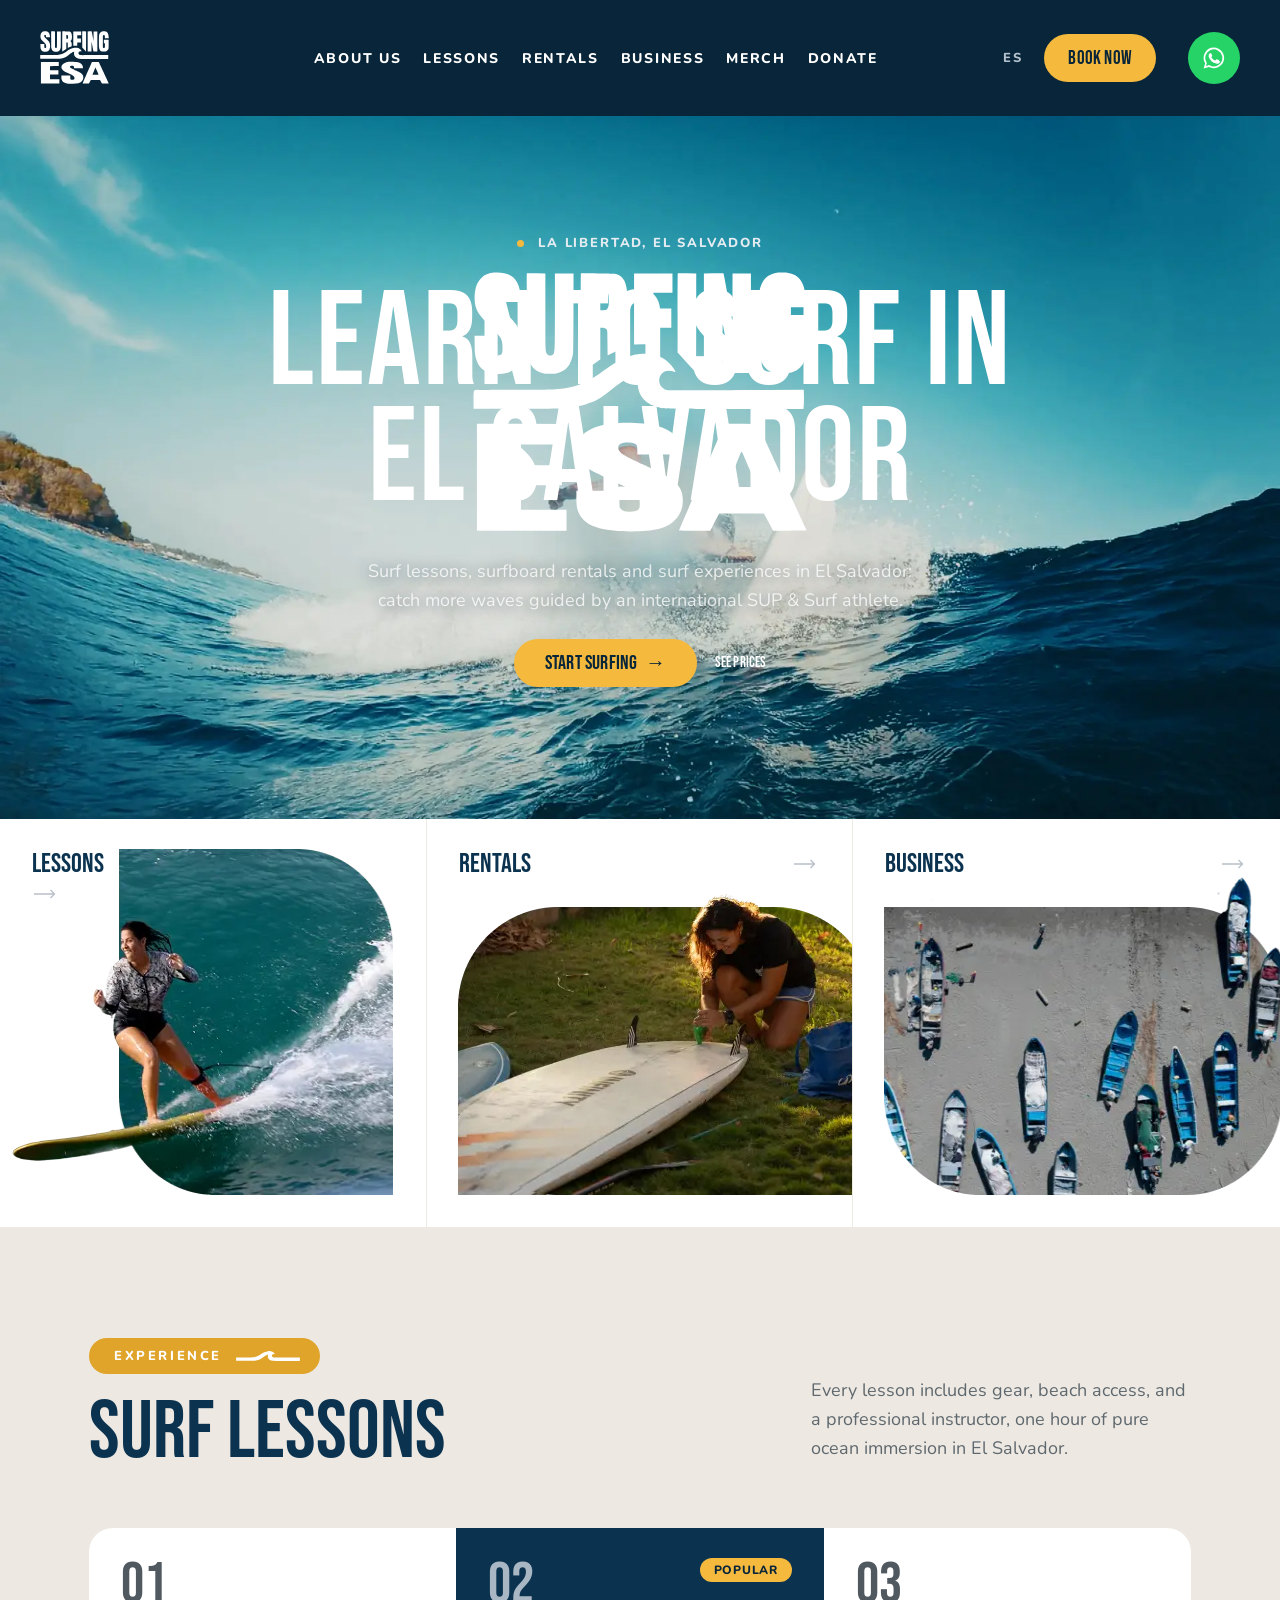
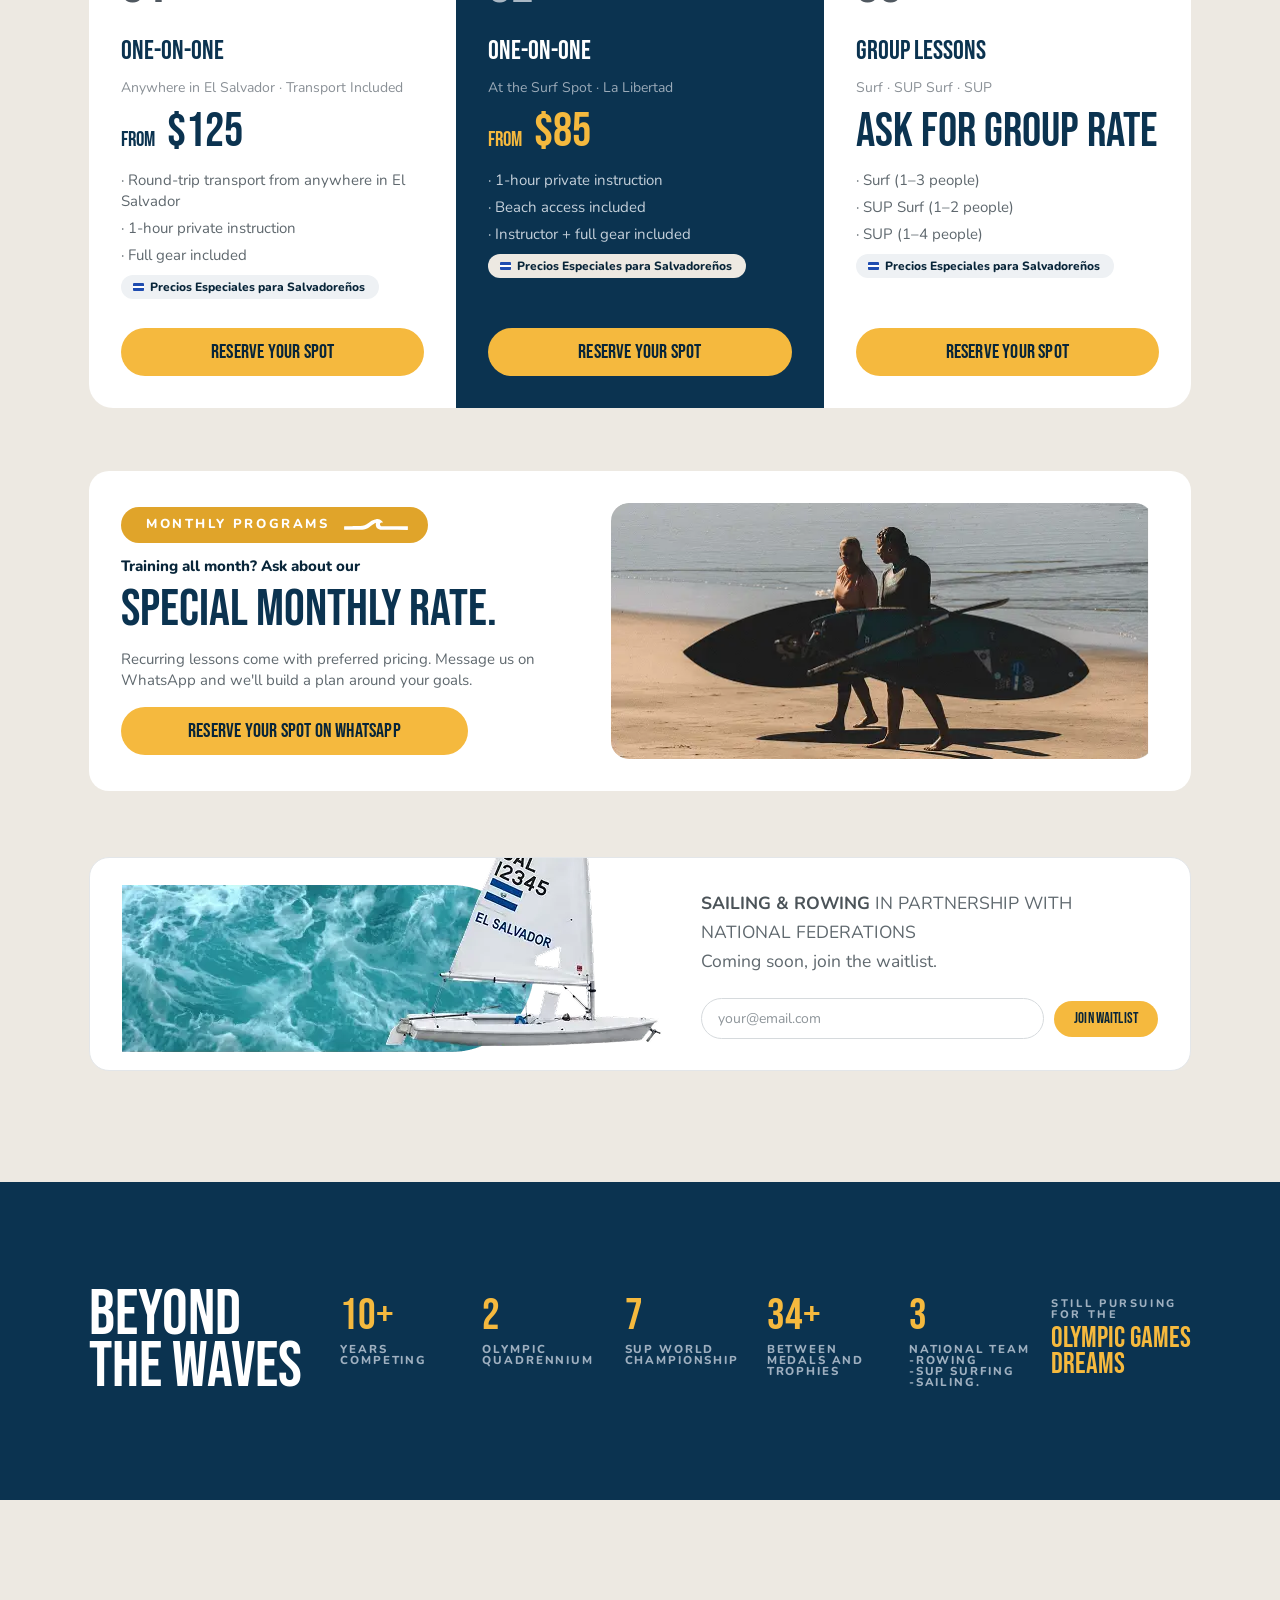
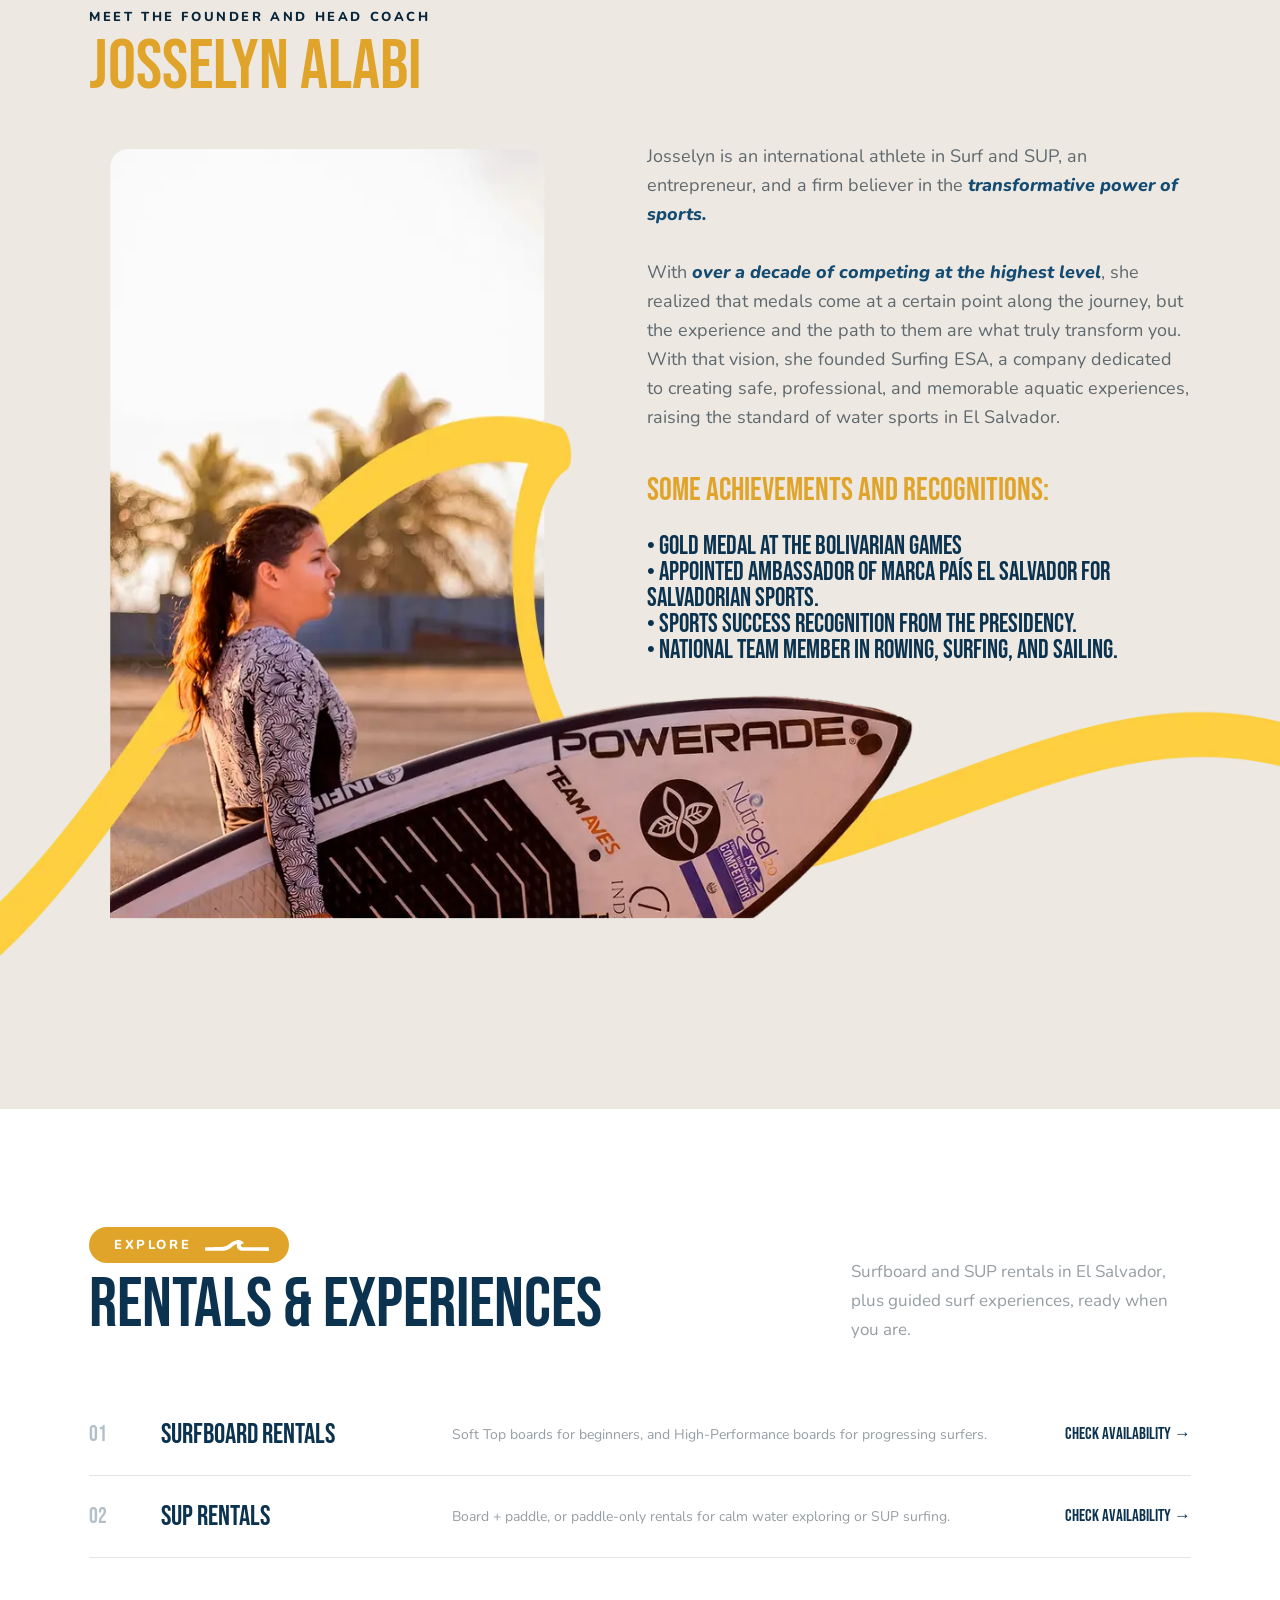
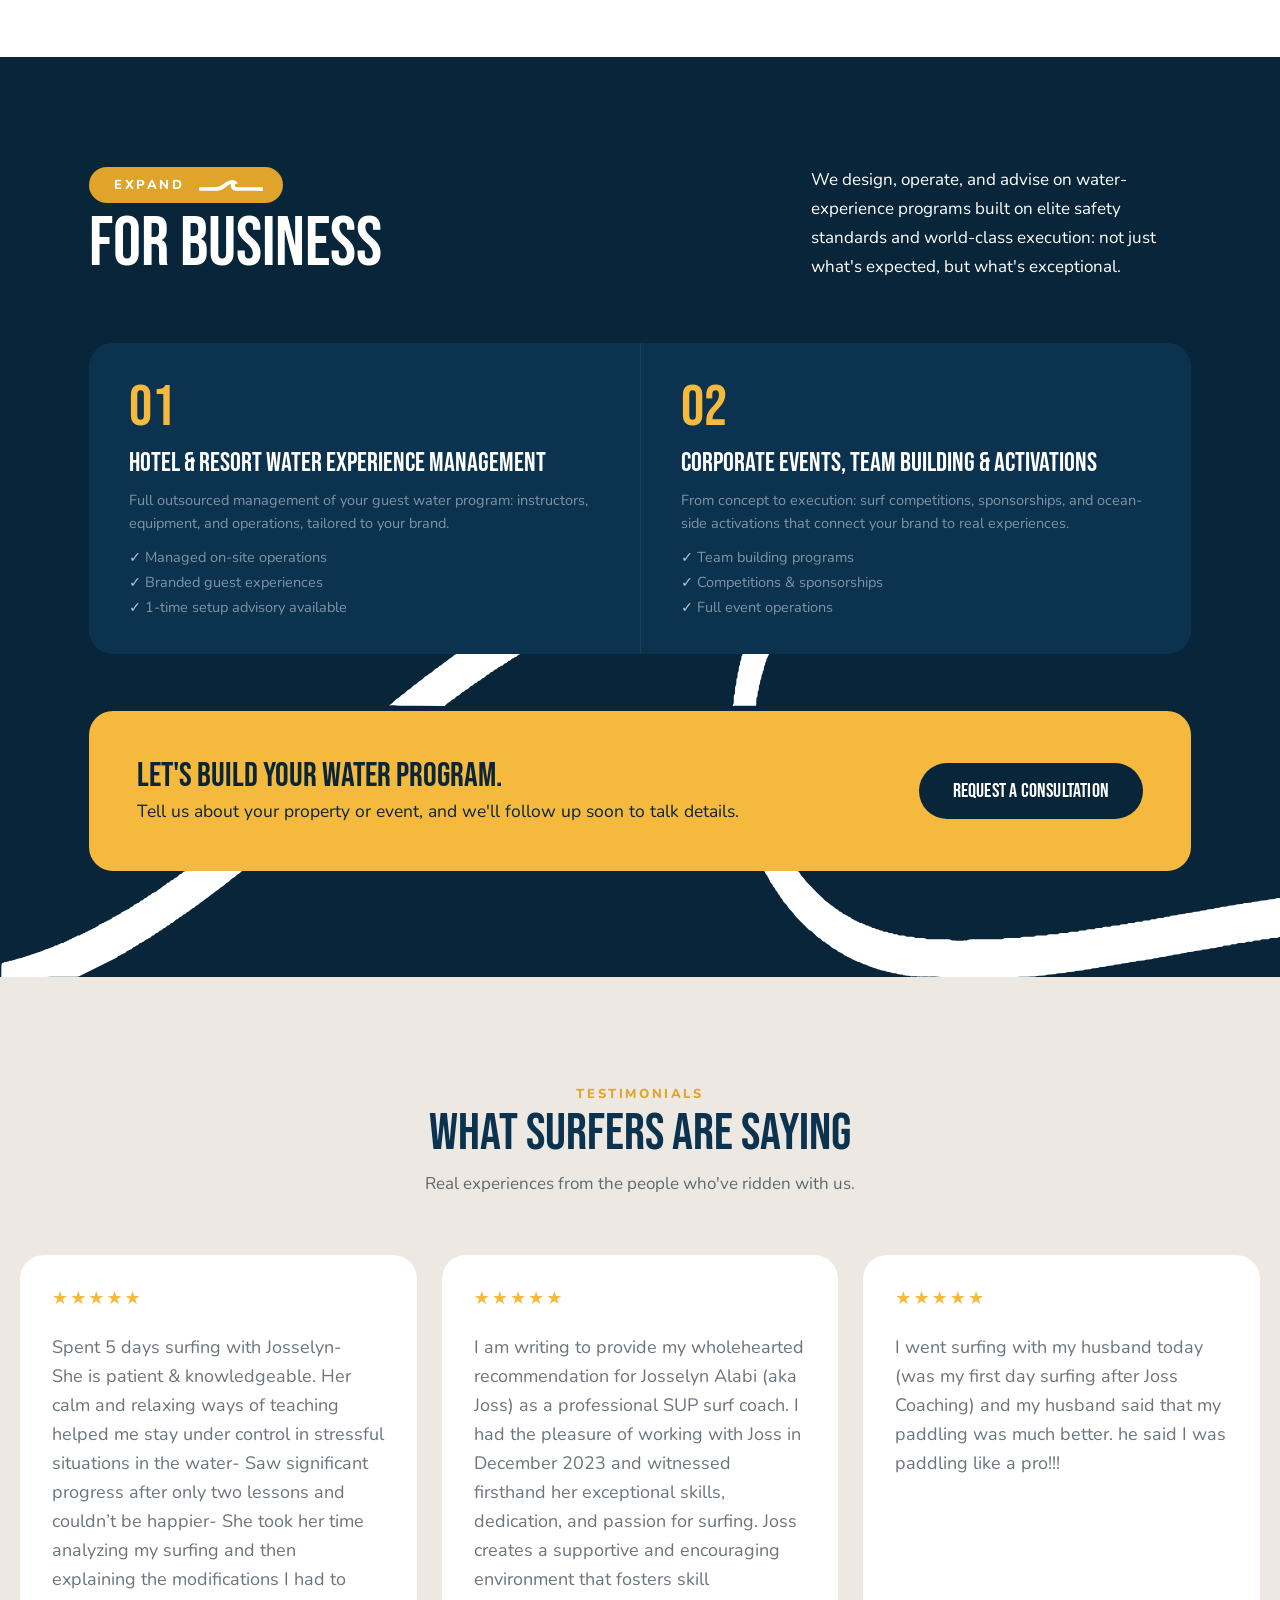
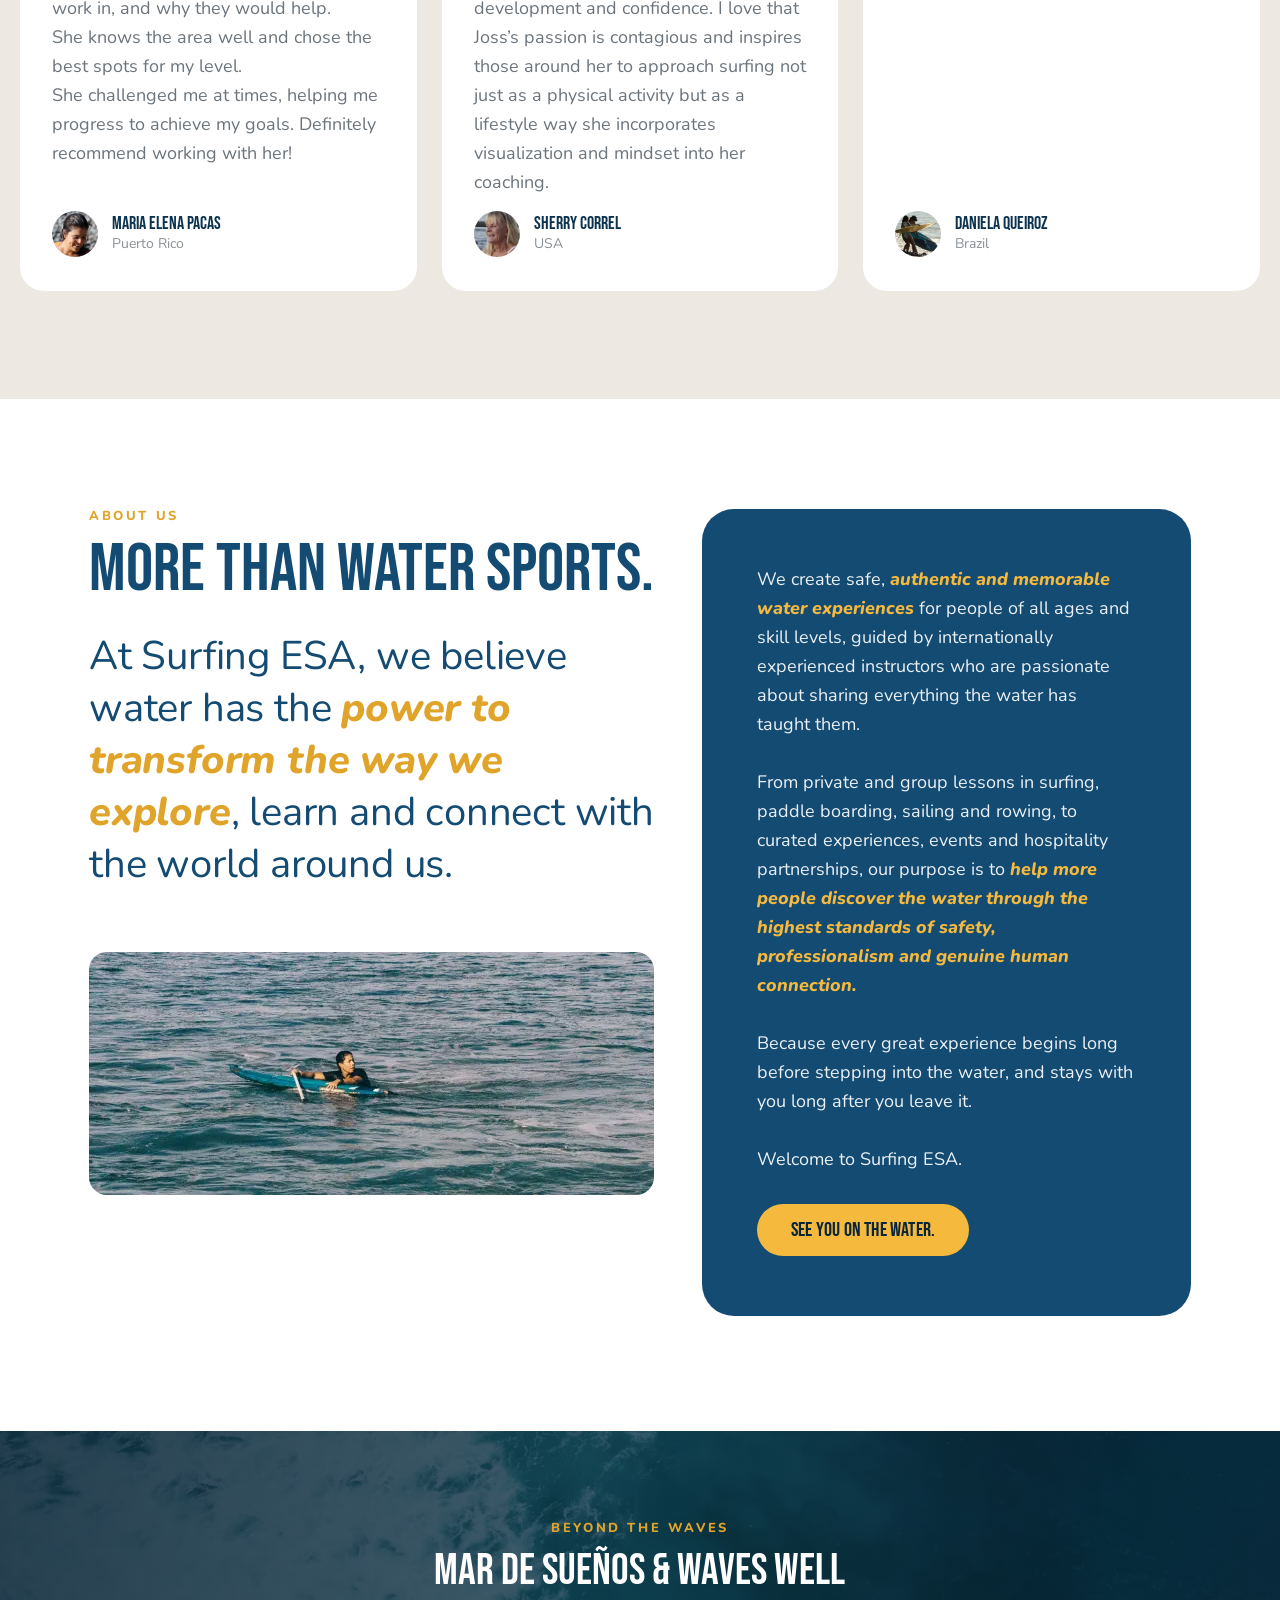
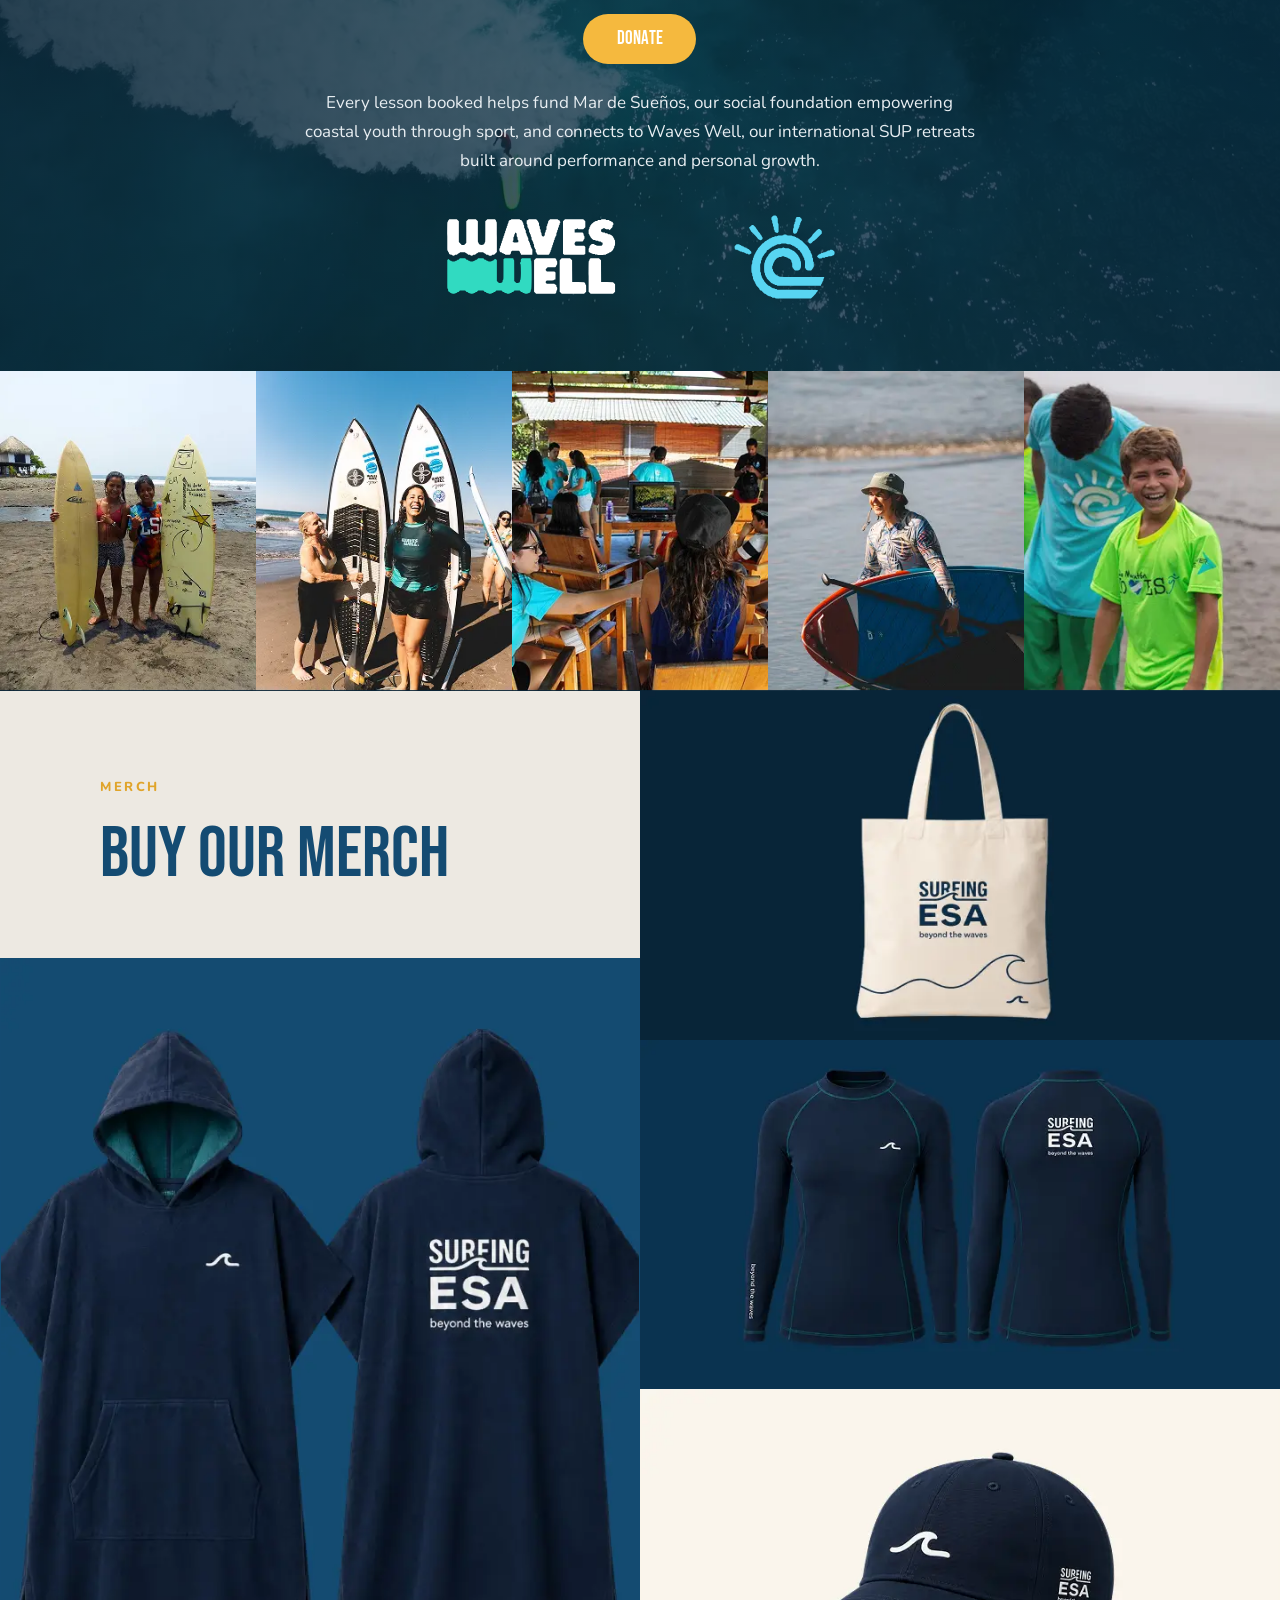
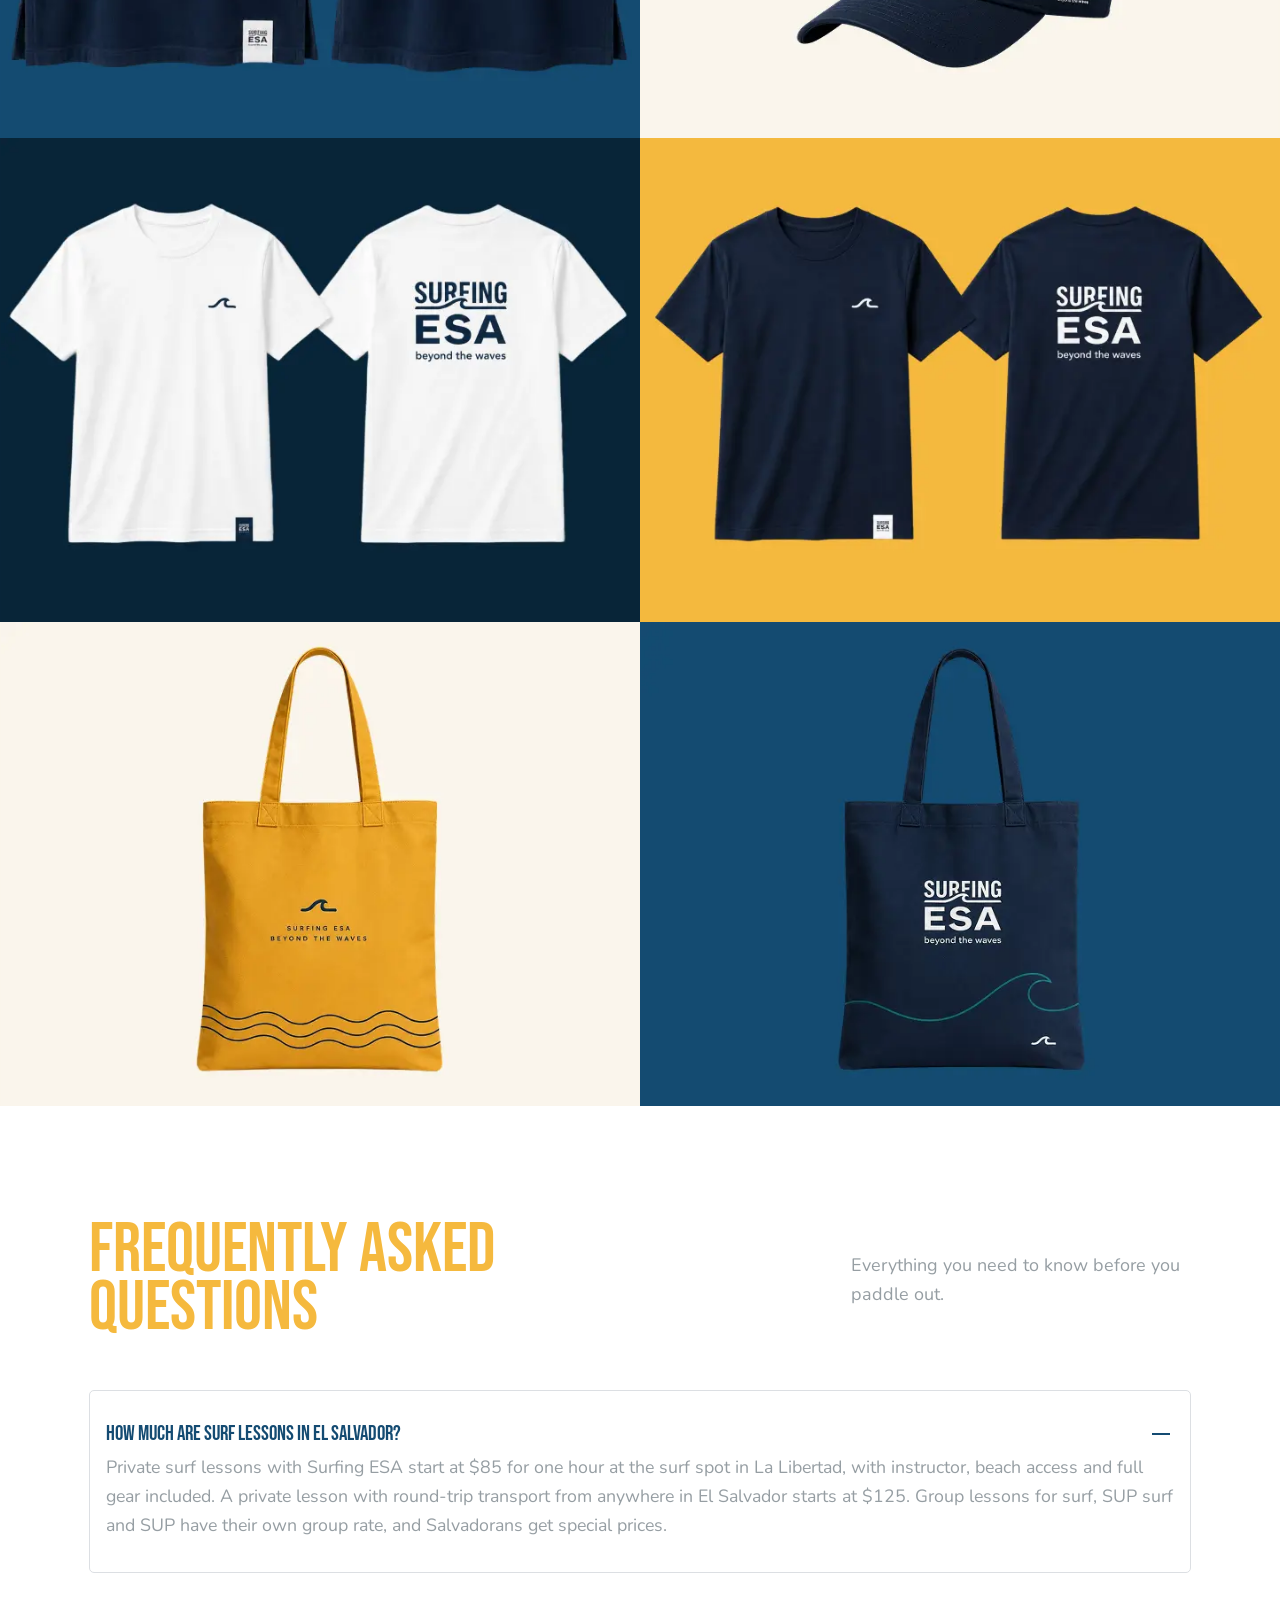
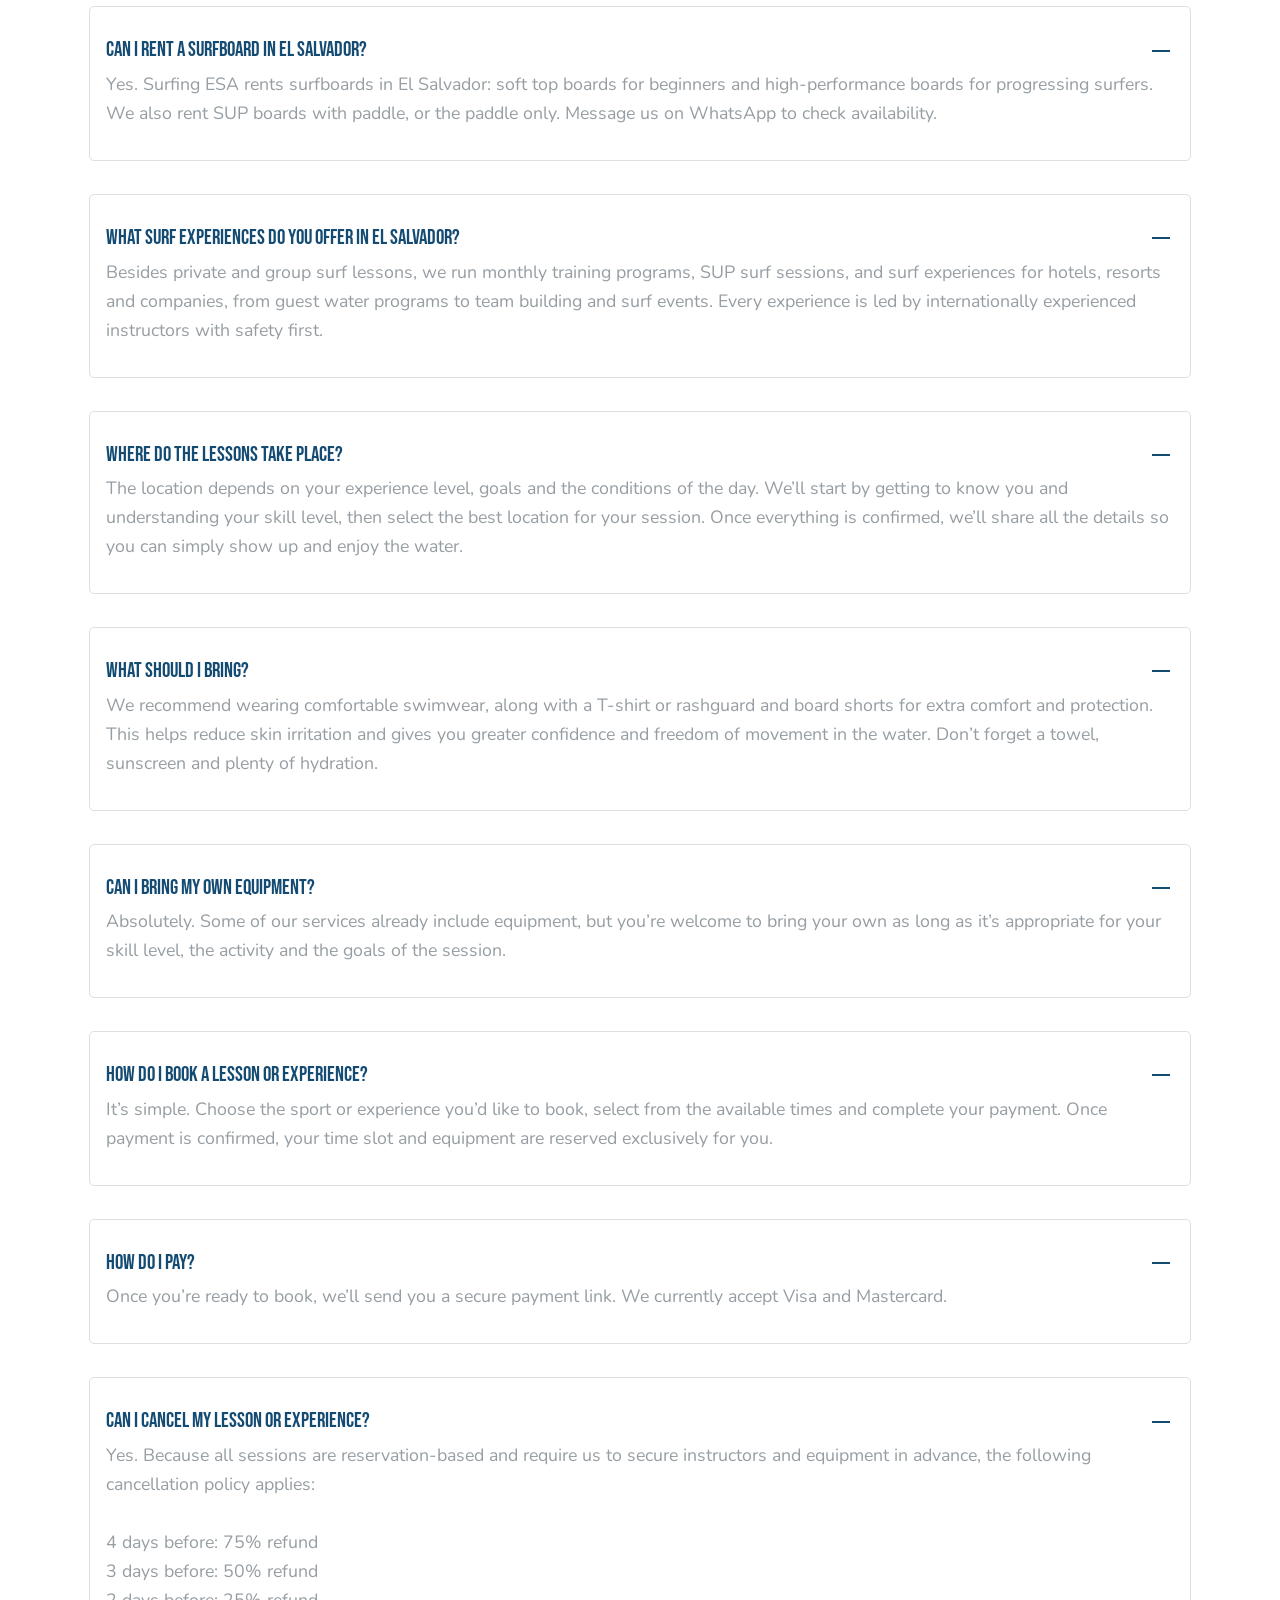
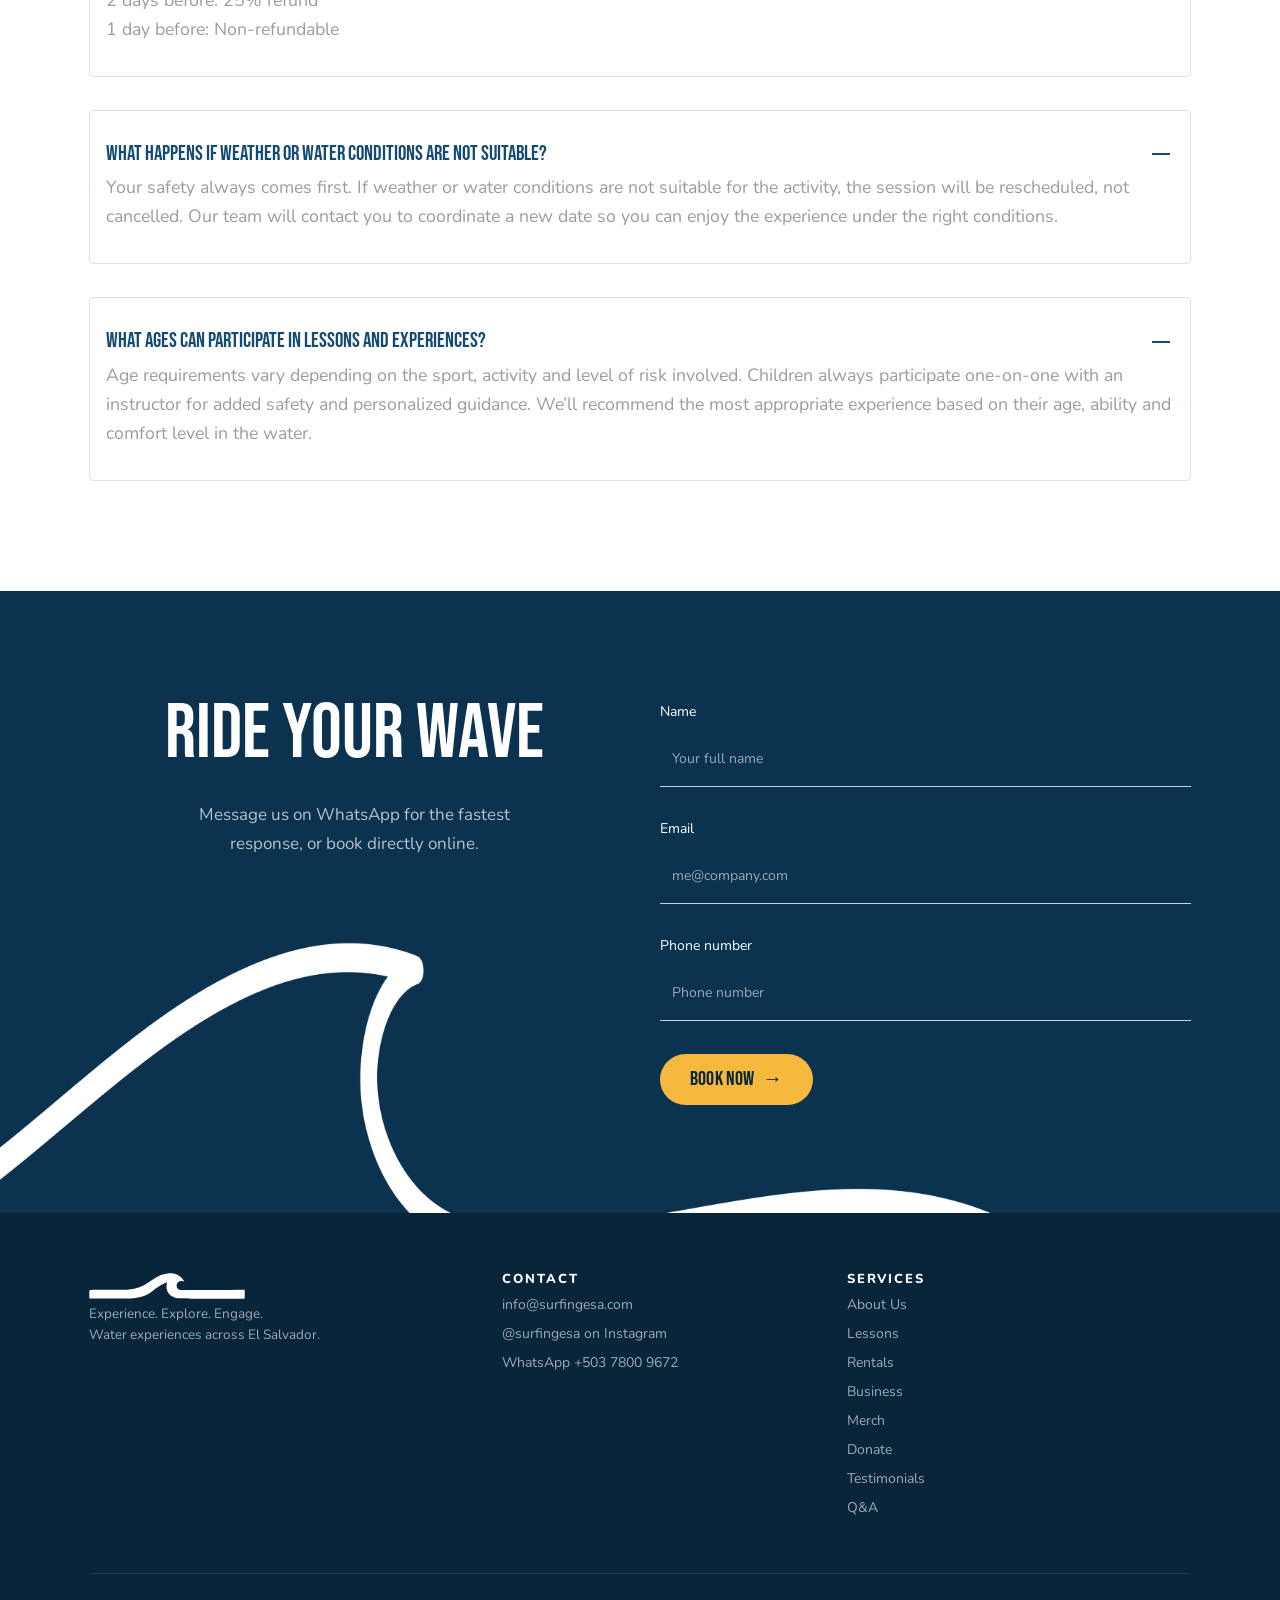
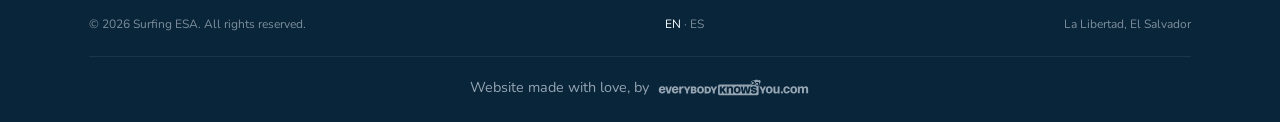
==== index.html @ 78c33827 "Launch: Surfing ESA website (EN/ES, discoverability layer)" ====
<!DOCTYPE html>
<html lang="en">
<head>
<meta charset="UTF-8">
<meta name="viewport" content="width=device-width, initial-scale=1.0">

<title>Surf Lessons &amp; Surfboard Rentals in El Salvador | Surfing ESA</title>
<meta name="description" content="Surf lessons in El Salvador from $85 with an international SUP and surf athlete. Surfboard rentals and surf experiences in La Libertad. Book on WhatsApp.">
<meta name="keywords" content="surf lessons El Salvador, surfboard rentals El Salvador, surf board rental El Salvador, surf experience El Salvador, surf experiences El Salvador, alquiler de tablas de surf El Salvador, experiencias de surf El Salvador, clases de surf La Libertad, learn to surf El Salvador, surf lessons La Libertad, surf school El Salvador, SUP lessons El Salvador, stand up paddle El Salvador, surfboard rental El Salvador, SUP rental La Libertad, private surf lessons, group surf lessons, surf coach El Salvador, Josselyn Alabi, Joss Alabi, Surfing ESA, clases de surf El Salvador, escuela de surf La Libertad, alquiler de tablas de surf, water experiences for hotels El Salvador, corporate team building surf">

<link rel="canonical" href="https://surfingesa.com/">
<link rel="alternate" hreflang="en" href="https://surfingesa.com/">
<link rel="alternate" hreflang="es" href="https://surfingesa.com/es/">
<link rel="alternate" hreflang="es-SV" href="https://surfingesa.com/es/">
<link rel="alternate" hreflang="x-default" href="https://surfingesa.com/">

<meta property="og:title" content="Surf Lessons &amp; Surfboard Rentals in El Salvador | Surfing ESA">
<meta property="og:description" content="Surf lessons, surfboard rentals and surf experiences in La Libertad, El Salvador, led by international SUP and surf athlete Josselyn Alabi.">
<meta property="og:type" content="website">
<meta property="og:url" content="https://surfingesa.com/">
<meta property="og:image" content="https://surfingesa.com/assets/images/social-share/social-share-surfing-esa-surfingesa.com.jpg">
<meta property="og:image:width" content="1200">
<meta property="og:image:height" content="630">
<meta property="og:image:alt" content="Surfing ESA, surf lessons in La Libertad, El Salvador">
<meta property="og:site_name" content="Surfing ESA">
<meta property="og:locale" content="en_US">
<meta property="og:locale:alternate" content="es_SV">

<meta name="twitter:card" content="summary_large_image">
<meta name="twitter:site" content="@JossAlabi">
<meta name="twitter:creator" content="@JossAlabi">
<meta name="twitter:title" content="Surf Lessons &amp; Surfboard Rentals in El Salvador | Surfing ESA">
<meta name="twitter:description" content="Surf lessons, surfboard rentals and surf experiences in La Libertad, El Salvador, led by international SUP and surf athlete Josselyn Alabi.">
<meta name="twitter:image" content="https://surfingesa.com/assets/images/social-share/social-share-surfing-esa-surfingesa.com.jpg">

<meta name="robots" content="index, follow, max-image-preview:large, max-snippet:-1, max-video-preview:-1">
<meta name="author" content="Surfing ESA">
<meta name="theme-color" content="#082539">
<meta name="geo.region" content="SV-LI">
<meta name="geo.placename" content="La Libertad, El Salvador">
<meta http-equiv="content-language" content="en">

<link rel="icon" href="favicon.ico" sizes="any">
<link rel="icon" type="image/png" sizes="32x32" href="favicon-32x32.png">
<link rel="icon" type="image/png" sizes="16x16" href="favicon-16x16.png">
<link rel="apple-touch-icon" sizes="180x180" href="apple-touch-icon.png">
<link rel="manifest" href="site.webmanifest">
<link rel="alternate" type="text/plain" title="llms.txt" href="https://surfingesa.com/llms.txt">

<link rel="preload" as="image" href="assets/images/hero/hero-poster-surfing-lesson-surfing-esa-surfingesa.com.webp" imagesrcset="assets/images/hero/hero-poster-surfing-lesson-960-surfing-esa-surfingesa.com.webp 960w, assets/images/hero/hero-poster-surfing-lesson-surfing-esa-surfingesa.com.webp 1920w" imagesizes="100vw" type="image/webp">
<link rel="preconnect" href="https://fonts.googleapis.com">
<link rel="preconnect" href="https://fonts.gstatic.com" crossorigin>
<link rel="preload" as="style" href="https://fonts.googleapis.com/css2?family=Bebas+Neue&amp;family=Nunito:ital,wght@0,400;0,600;0,700;0,800;1,700;1,800&amp;display=swap">
<link rel="stylesheet" href="https://fonts.googleapis.com/css2?family=Bebas+Neue&amp;family=Nunito:ital,wght@0,400;0,600;0,700;0,800;1,700;1,800&amp;display=swap" media="print" onload="this.media='all'">
<noscript><link rel="stylesheet" href="https://fonts.googleapis.com/css2?family=Bebas+Neue&amp;family=Nunito:ital,wght@0,400;0,600;0,700;0,800;1,700;1,800&amp;display=swap"></noscript>

<link rel="stylesheet" href="assets/css/tokens.css">
<link rel="stylesheet" href="assets/css/styles.css">

<script type="application/ld+json">
{
 "@context": "https://schema.org",
 "@graph": [
  {
   "@type": "Organization",
   "@id": "https://surfingesa.com/#org",
   "name": "Surfing ESA",
   "alternateName": [
    "SurfingESA",
    "Surfing El Salvador"
   ],
   "url": "https://surfingesa.com/",
   "logo": "https://surfingesa.com/assets/images/logos/logo-surfing-esa-surfingesa.com.png",
   "image": "https://surfingesa.com/assets/images/social-share/social-share-surfing-esa-surfingesa.com.jpg",
   "slogan": "Experience. Explore. Engage.",
   "description": "Surfing ESA is a water sports company in La Libertad, El Salvador, founded by international SUP and surf athlete Josselyn Alabi. It offers surf lessons in El Salvador (private and group, surf and SUP), surfboard and SUP rentals, surf experiences, monthly training programs, and water experience programs for hotels, resorts and corporate events.",
   "founder": {
    "@id": "https://surfingesa.com/#josselyn"
   },
   "email": "info@surfingesa.com",
   "telephone": "+50378009672",
   "contactPoint": {
    "@type": "ContactPoint",
    "telephone": "+50378009672",
    "email": "info@surfingesa.com",
    "contactType": "customer service",
    "areaServed": "SV",
    "availableLanguage": [
     "en",
     "es"
    ]
   },
   "address": {
    "@type": "PostalAddress",
    "addressLocality": "La Libertad",
    "addressRegion": "La Libertad",
    "addressCountry": "SV"
   },
   "areaServed": {
    "@type": "Country",
    "name": "El Salvador"
   },
   "knowsLanguage": [
    "en",
    "es"
   ],
   "knowsAbout": [
    "Surf lessons in El Salvador",
    "Surfboard rentals in El Salvador",
    "Surf experiences in El Salvador",
    "Surfing",
    "Stand up paddle (SUP)",
    "SUP surfing",
    "SUP rental",
    "Water safety",
    "Hotel water experience management",
    "Corporate team building",
    "Sailing",
    "Rowing"
   ],
   "sameAs": [
    "https://www.instagram.com/surfingesa/"
   ]
  },
  {
   "@type": [
    "LocalBusiness",
    "SportsActivityLocation"
   ],
   "@id": "https://surfingesa.com/#business",
   "name": "Surfing ESA",
   "parentOrganization": {
    "@id": "https://surfingesa.com/#org"
   },
   "description": "Surf lessons, surfboard rentals and surf experiences in La Libertad, El Salvador, guided by an international SUP and surf athlete.",
   "url": "https://surfingesa.com/",
   "image": "https://surfingesa.com/assets/images/social-share/social-share-surfing-esa-surfingesa.com.jpg",
   "logo": "https://surfingesa.com/assets/images/logos/logo-surfing-esa-surfingesa.com.png",
   "email": "info@surfingesa.com",
   "telephone": "+50378009672",
   "priceRange": "$$",
   "currenciesAccepted": "USD",
   "paymentAccepted": "Visa, Mastercard",
   "address": {
    "@type": "PostalAddress",
    "addressLocality": "La Libertad",
    "addressRegion": "La Libertad",
    "addressCountry": "SV"
   },
   "geo": {
    "@type": "GeoCoordinates",
    "latitude": 13.4886,
    "longitude": -89.3222
   },
   "areaServed": {
    "@type": "Country",
    "name": "El Salvador"
   },
   "hasOfferCatalog": {
    "@id": "https://surfingesa.com/#catalog"
   },
   "sameAs": [
    "https://www.instagram.com/surfingesa/"
   ]
  },
  {
   "@type": "Person",
   "@id": "https://surfingesa.com/#josselyn",
   "name": "Josselyn Alabi",
   "alternateName": "Joss Alabi",
   "jobTitle": "Founder and Head Coach, Surfing ESA",
   "worksFor": {
    "@id": "https://surfingesa.com/#org"
   },
   "nationality": {
    "@type": "Country",
    "name": "El Salvador"
   },
   "description": "International SUP and surf athlete from El Salvador with more than a decade of competing at the highest level, 7 SUP World Championship appearances and national team selections in rowing, SUP surfing and sailing.",
   "image": "https://surfingesa.com/assets/images/sections/founder-josselyn-alabi-sup-surf-athlete-surfing-esa-surfingesa.com.webp",
   "award": [
    "Gold medal, Bolivarian Games",
    "Ambassador of Marca País El Salvador for Salvadoran sports",
    "Sports success recognition from the Presidency of El Salvador"
   ],
   "knowsAbout": [
    "Stand up paddle surfing",
    "Surfing",
    "Rowing",
    "Sailing",
    "High performance coaching"
   ],
   "affiliation": [
    {
     "@type": "Organization",
     "name": "Waveswell Retreats",
     "url": "https://waveswellretreats.com/"
    },
    {
     "@type": "Organization",
     "name": "Mar de Sueños",
     "url": "https://waveswellretreats.com/mar-de-suenos.html"
    }
   ],
   "sameAs": [
    "https://www.instagram.com/jossalabi/",
    "https://www.facebook.com/JossAlabi/",
    "https://twitter.com/JossAlabi",
    "https://waveswellretreats.com/about.html"
   ]
  },
  {
   "@type": "OfferCatalog",
   "@id": "https://surfingesa.com/#catalog",
   "name": "Surfing ESA services",
   "itemListElement": [
    {
     "@type": "Offer",
     "itemOffered": {
      "@type": "Service",
      "@id": "https://surfingesa.com/#lesson-transport",
      "name": "One-on-one surf lesson with transport",
      "description": "1-hour private surf or SUP lesson with round-trip transport from anywhere in El Salvador and full gear included.",
      "provider": {
       "@id": "https://surfingesa.com/#org"
      },
      "areaServed": {
       "@type": "Country",
       "name": "El Salvador"
      }
     },
     "priceSpecification": {
      "@type": "PriceSpecification",
      "minPrice": 125,
      "priceCurrency": "USD"
     },
     "priceCurrency": "USD"
    },
    {
     "@type": "Offer",
     "itemOffered": {
      "@type": "Service",
      "@id": "https://surfingesa.com/#lesson-la-libertad",
      "name": "Surf lessons in El Salvador: private lesson in La Libertad",
      "description": "1-hour private lesson at the surf spot in La Libertad with beach access, instructor and full gear included.",
      "provider": {
       "@id": "https://surfingesa.com/#org"
      },
      "areaServed": {
       "@type": "Country",
       "name": "El Salvador"
      }
     },
     "priceSpecification": {
      "@type": "PriceSpecification",
      "minPrice": 85,
      "priceCurrency": "USD"
     },
     "priceCurrency": "USD"
    },
    {
     "@type": "Offer",
     "itemOffered": {
      "@type": "Service",
      "@id": "https://surfingesa.com/#group-lessons",
      "name": "Group surf lessons in El Salvador",
      "description": "Group lessons in surf (1 to 3 people), SUP surf (1 to 2 people) and SUP (1 to 4 people). Group rate on request.",
      "provider": {
       "@id": "https://surfingesa.com/#org"
      },
      "areaServed": {
       "@type": "Country",
       "name": "El Salvador"
      }
     }
    },
    {
     "@type": "Offer",
     "itemOffered": {
      "@type": "Service",
      "@id": "https://surfingesa.com/#monthly-program",
      "name": "Monthly training program",
      "description": "Recurring lessons all month with preferred pricing and a plan built around your goals.",
      "provider": {
       "@id": "https://surfingesa.com/#org"
      },
      "areaServed": {
       "@type": "Country",
       "name": "El Salvador"
      }
     }
    },
    {
     "@type": "Offer",
     "itemOffered": {
      "@type": "Service",
      "@id": "https://surfingesa.com/#surf-rentals",
      "name": "Surfboard rentals in El Salvador",
      "description": "Soft top boards for beginners and high-performance boards for progressing surfers.",
      "provider": {
       "@id": "https://surfingesa.com/#org"
      },
      "areaServed": {
       "@type": "Country",
       "name": "El Salvador"
      }
     }
    },
    {
     "@type": "Offer",
     "itemOffered": {
      "@type": "Service",
      "@id": "https://surfingesa.com/#sup-rentals",
      "name": "SUP rentals",
      "description": "Board and paddle, or paddle-only rentals for calm water exploring or SUP surfing.",
      "provider": {
       "@id": "https://surfingesa.com/#org"
      },
      "areaServed": {
       "@type": "Country",
       "name": "El Salvador"
      }
     }
    },
    {
     "@type": "Offer",
     "itemOffered": {
      "@type": "Service",
      "@id": "https://surfingesa.com/#surf-experiences",
      "name": "Surf experiences in El Salvador",
      "description": "Guided surf and SUP surf experiences in El Salvador for travelers, groups, hotels and companies, led by internationally experienced instructors.",
      "provider": {
       "@id": "https://surfingesa.com/#org"
      },
      "areaServed": {
       "@type": "Country",
       "name": "El Salvador"
      }
     }
    },
    {
     "@type": "Offer",
     "itemOffered": {
      "@type": "Service",
      "@id": "https://surfingesa.com/#hotel-programs",
      "name": "Hotel and resort water experience management",
      "description": "Fully outsourced management of a hotel or resort guest water program: instructors, equipment and operations.",
      "provider": {
       "@id": "https://surfingesa.com/#org"
      },
      "areaServed": {
       "@type": "Country",
       "name": "El Salvador"
      }
     }
    },
    {
     "@type": "Offer",
     "itemOffered": {
      "@type": "Service",
      "@id": "https://surfingesa.com/#corporate-events",
      "name": "Corporate events, team building and activations",
      "description": "Surf competitions, sponsorships, team building programs and ocean-side brand activations, from concept to execution.",
      "provider": {
       "@id": "https://surfingesa.com/#org"
      },
      "areaServed": {
       "@type": "Country",
       "name": "El Salvador"
      }
     }
    }
   ]
  },
  {
   "@type": "WebSite",
   "@id": "https://surfingesa.com/#website",
   "url": "https://surfingesa.com/",
   "name": "Surfing ESA",
   "inLanguage": [
    "en",
    "es"
   ],
   "publisher": {
    "@id": "https://surfingesa.com/#org"
   },
   "about": {
    "@id": "https://surfingesa.com/#org"
   }
  },
  {
   "@type": "WebPage",
   "@id": "https://surfingesa.com/#webpage",
   "url": "https://surfingesa.com/",
   "inLanguage": "en",
   "name": "Surf Lessons & Surfboard Rentals in El Salvador | Surfing ESA",
   "isPartOf": {
    "@id": "https://surfingesa.com/#website"
   },
   "about": {
    "@id": "https://surfingesa.com/#org"
   },
   "primaryImageOfPage": "https://surfingesa.com/assets/images/social-share/social-share-surfing-esa-surfingesa.com.jpg"
  },
  {
   "@type": "FAQPage",
   "@id": "https://surfingesa.com/#faq",
   "inLanguage": "en",
   "mainEntity": [
    {
     "@type": "Question",
     "name": "How much are surf lessons in El Salvador?",
     "acceptedAnswer": {
      "@type": "Answer",
      "text": "Private surf lessons with Surfing ESA start at $85 for one hour at the surf spot in La Libertad, with instructor, beach access and full gear included. A private lesson with round-trip transport from anywhere in El Salvador starts at $125. Group lessons for surf, SUP surf and SUP have their own group rate, and Salvadorans get special prices."
     }
    },
    {
     "@type": "Question",
     "name": "Can I rent a surfboard in El Salvador?",
     "acceptedAnswer": {
      "@type": "Answer",
      "text": "Yes. Surfing ESA rents surfboards in El Salvador: soft top boards for beginners and high-performance boards for progressing surfers. We also rent SUP boards with paddle, or the paddle only. Message us on WhatsApp to check availability."
     }
    },
    {
     "@type": "Question",
     "name": "What surf experiences do you offer in El Salvador?",
     "acceptedAnswer": {
      "@type": "Answer",
      "text": "Besides private and group surf lessons, we run monthly training programs, SUP surf sessions, and surf experiences for hotels, resorts and companies, from guest water programs to team building and surf events. Every experience is led by internationally experienced instructors with safety first."
     }
    },
    {
     "@type": "Question",
     "name": "Where do the lessons take place?",
     "acceptedAnswer": {
      "@type": "Answer",
      "text": "The location depends on your experience level, goals and the conditions of the day. We’ll start by getting to know you and understanding your skill level, then select the best location for your session. Once everything is confirmed, we’ll share all the details so you can simply show up and enjoy the water."
     }
    },
    {
     "@type": "Question",
     "name": "What should I bring?",
     "acceptedAnswer": {
      "@type": "Answer",
      "text": "We recommend wearing comfortable swimwear, along with a T-shirt or rashguard and board shorts for extra comfort and protection. This helps reduce skin irritation and gives you greater confidence and freedom of movement in the water. Don’t forget a towel, sunscreen and plenty of hydration."
     }
    },
    {
     "@type": "Question",
     "name": "Can I bring my own equipment?",
     "acceptedAnswer": {
      "@type": "Answer",
      "text": "Absolutely. Some of our services already include equipment, but you’re welcome to bring your own as long as it’s appropriate for your skill level, the activity and the goals of the session."
     }
    },
    {
     "@type": "Question",
     "name": "How do I book a lesson or experience?",
     "acceptedAnswer": {
      "@type": "Answer",
      "text": "It’s simple. Choose the sport or experience you’d like to book, select from the available times and complete your payment. Once payment is confirmed, your time slot and equipment are reserved exclusively for you."
     }
    },
    {
     "@type": "Question",
     "name": "How do I pay?",
     "acceptedAnswer": {
      "@type": "Answer",
      "text": "Once you’re ready to book, we’ll send you a secure payment link. We currently accept Visa and Mastercard."
     }
    },
    {
     "@type": "Question",
     "name": "Can I cancel my lesson or experience?",
     "acceptedAnswer": {
      "@type": "Answer",
      "text": "Yes. Because all sessions are reservation-based and require us to secure instructors and equipment in advance, the following cancellation policy applies: 4 days before: 75% refund; 3 days before: 50% refund; 2 days before: 25% refund; 1 day before: Non-refundable"
     }
    },
    {
     "@type": "Question",
     "name": "What happens if weather or water conditions are not suitable?",
     "acceptedAnswer": {
      "@type": "Answer",
      "text": "Your safety always comes first. If weather or water conditions are not suitable for the activity, the session will be rescheduled, not cancelled. Our team will contact you to coordinate a new date so you can enjoy the experience under the right conditions."
     }
    },
    {
     "@type": "Question",
     "name": "What ages can participate in lessons and experiences?",
     "acceptedAnswer": {
      "@type": "Answer",
      "text": "Age requirements vary depending on the sport, activity and level of risk involved. Children always participate one-on-one with an instructor for added safety and personalized guidance. We’ll recommend the most appropriate experience based on their age, ability and comfort level in the water."
     }
    }
   ]
  }
 ]
}
</script>
</head>
<body>
<a class="skip" href="#main">Skip to content</a>

<header class="site-header" id="top">
 <div class="header__inner">
  <a class="brand" href="index.html" aria-label="Surfing ESA, home">
    <img src="assets/images/logos/logo-surfing-esa-white-surfing-esa-surfingesa.com.svg" alt="Surfing ESA logo" width="66" height="52">
  </a>
  <nav class="nav" aria-label="Main">
    <ul class="nav__list">
      <li><a href="#about">About us</a></li>
      <li><a href="#lessons">Lessons</a></li>
      <li><a href="#rentals">Rentals</a></li>
      <li><a href="#business">Business</a></li>
      <li><a href="#merch">Merch</a></li>
      <li><a href="#donate">Donate</a></li>
      <li class="nav__lang"><a href="es/index.html" hreflang="es" lang="es">Español</a></li>
    </ul>
  </nav>
  <div class="header__actions">
    <a class="lang-switch" href="es/index.html" hreflang="es" lang="es" aria-label="Ver en español">ES</a>
    <a class="btn btn--yellow btn--sm" href="#book">Book now</a>
    <a class="wa-bubble" href="https://wa.me/50378009672?text=Hi%20Surfing%20ESA%2C%20I%20would%20like%20to%20book%20a%20session" target="_blank" rel="noopener" aria-label="Chat with Surfing ESA on WhatsApp">
      <svg viewBox="0 0 32 32" aria-hidden="true"><path fill="#fff" d="M16 3.2A12.7 12.7 0 0 0 5.1 22.5L3.3 28.8l6.5-1.7A12.7 12.7 0 1 0 16 3.2zm0 23.2c-2 0-3.9-.5-5.5-1.5l-.4-.2-3.9 1 1-3.8-.3-.4A10.5 10.5 0 1 1 16 26.4zm5.8-7.9c-.3-.2-1.9-.9-2.2-1-.3-.1-.5-.2-.7.2l-1 1.2c-.2.2-.4.2-.7.1a8.6 8.6 0 0 1-4.3-3.7c-.3-.6.3-.5.9-1.7.1-.2 0-.4 0-.5l-1-2.4c-.3-.6-.5-.5-.7-.5h-.6c-.2 0-.6.1-.9.4-.3.3-1.2 1.2-1.2 2.9s1.2 3.4 1.4 3.6c.2.2 2.4 3.7 5.9 5.2 2.2.9 3 1 4.1.8.7-.1 1.9-.8 2.2-1.5.3-.8.3-1.4.2-1.5-.1-.1-.3-.2-.6-.3z"/></svg>
    </a>
    <button class="menu-toggle" type="button" aria-expanded="false" aria-controls="mobile-menu" aria-label="Open menu"><span></span><span></span><span></span></button>
  </div>
 </div>
</header>
<div class="mobile-menu" id="mobile-menu" hidden>
  <a href="#about">About us</a><a href="#lessons">Lessons</a><a href="#rentals">Rentals</a><a href="#business">Business</a><a href="#merch">Merch</a><a href="#donate">Donate</a><a href="#faq">Q&amp;A</a>
  <a href="es/index.html" hreflang="es" lang="es">Español</a>
  <a class="btn btn--yellow" href="#book">Book now</a>
</div>

<main id="main">

  <!-- HERO -->
  <section class="hero" aria-labelledby="hero-title">
    <div class="hero__media" aria-hidden="true">
      <img class="hero__poster" src="assets/images/hero/hero-poster-surfing-lesson-surfing-esa-surfingesa.com.webp" srcset="assets/images/hero/hero-poster-surfing-lesson-960-surfing-esa-surfingesa.com.webp 960w, assets/images/hero/hero-poster-surfing-lesson-surfing-esa-surfingesa.com.webp 1920w" sizes="100vw" alt="" width="1920" height="1080" fetchpriority="high">
      <video class="hero__video" muted loop playsinline preload="none" poster="assets/images/hero/hero-poster-surfing-lesson-surfing-esa-surfingesa.com.webp" data-src-lg="assets/video/hero-surfing-lesson-el-salvador-1920-surfing-esa-surfingesa.com.mp4" data-src-sm="assets/video/hero-surfing-lesson-el-salvador-960-surfing-esa-surfingesa.com.mp4"></video>
      <div class="hero__shade"></div>
    </div>
    <div class="hero__inner">
      <p class="eyebrow eyebrow--dot">La Libertad, El Salvador</p>
      <div class="hero__swap">
        <h1 id="hero-title" class="hero__title">Learn to surf in El&nbsp;Salvador</h1>
        <img class="hero__logo" src="assets/images/logos/logo-surfing-esa-white-surfing-esa-surfingesa.com.svg" alt="" width="335" height="265" aria-hidden="true">
      </div>
      <p class="hero__lead">Surf lessons, surfboard rentals and surf experiences in El Salvador: catch more waves guided by an international SUP &amp; Surf athlete.</p>
      <div class="hero__ctas">
        <a class="btn btn--yellow" href="#lessons">Start surfing <span aria-hidden="true">&rarr;</span></a>
        <a class="link-plain" href="#pricing">See prices</a>
      </div>
    </div>
  </section>

  <!-- SERVICE STRIP -->
  <section class="services" aria-label="What we offer">
   <div class="services__inner">
    <a class="service service--lessons" href="#lessons">
      <h2 class="service__title">Lessons</h2>
      <svg class="service__arrow" viewBox="0 0 22 10" aria-hidden="true"><path d="M0 5h20.5M16.5 1l4 4-4 4" fill="none" stroke="currentColor" stroke-width="1.3"/></svg>
      <img src="assets/images/sections/service-lessons-surfing-surfing-esa-surfingesa.com.webp" alt="Surf lesson in El Salvador: Joss riding a wave on a longboard in La Libertad" width="443" height="346" loading="lazy">
    </a>
    <a class="service service--rentals" href="#rentals">
      <h2 class="service__title">Rentals</h2>
      <svg class="service__arrow" viewBox="0 0 22 10" aria-hidden="true"><path d="M0 5h20.5M16.5 1l4 4-4 4" fill="none" stroke="currentColor" stroke-width="1.3"/></svg>
      <img src="assets/images/sections/service-rentals-board-prep-surfing-esa-surfingesa.com.webp" alt="Surfboard rental in El Salvador: preparing a board with fins before a session" width="416" height="313" loading="lazy">
    </a>
    <a class="service service--business" href="#business">
      <h2 class="service__title">Business</h2>
      <svg class="service__arrow" viewBox="0 0 22 10" aria-hidden="true"><path d="M0 5h20.5M16.5 1l4 4-4 4" fill="none" stroke="currentColor" stroke-width="1.3"/></svg>
      <img src="assets/images/sections/service-business-fishing-boats-aerial-surfing-esa-surfingesa.com.webp" alt="Aerial view of fishing boats on the beach in La Libertad, El Salvador" width="446" height="329" loading="lazy">
    </a>
   </div>
  </section>

  <!-- SURF LESSONS -->
  <section class="lessons" id="lessons" aria-labelledby="lessons-title">
    <div class="wrap">
      <div class="section-head">
        <div>
          <p class="pill">Experience <img src="assets/images/icons/wave-white-surfing-esa-surfingesa.com.svg" alt="" width="64" height="12"></p>
          <h2 id="lessons-title" class="h-xl">Surf lessons</h2>
        </div>
        <p class="section-head__aside">Every lesson includes gear, beach access, and a professional instructor, one hour of pure ocean immersion in El Salvador.</p>
      </div>

      <div class="pricing" id="pricing">
        <article class="price-card">
          <p class="price-card__num">01</p>
          <h3 class="price-card__title">One-on-one</h3>
          <p class="price-card__meta">Anywhere in El Salvador · Transport Included</p>
          <p class="price-card__price"><span>From</span> $125</p>
          <ul class="price-card__list">
            <li>Round-trip transport from anywhere in El Salvador</li>
            <li>1-hour private instruction</li>
            <li>Full gear included</li>
          </ul>
          <p class="chip"><span class="flag" aria-hidden="true"></span>Precios Especiales para Salvadoreños</p>
          <a class="btn btn--yellow btn--block" href="https://wa.me/50378009672?text=Hi%20Surfing%20ESA%2C%20I%20want%20to%20reserve%20a%20one-on-one%20lesson%20with%20transport%20(from%20%24125)" target="_blank" rel="noopener">Reserve your spot</a>
        </article>
        <article class="price-card price-card--featured">
          <span class="badge">Popular</span>
          <p class="price-card__num">02</p>
          <h3 class="price-card__title">One-on-one</h3>
          <p class="price-card__meta">At the Surf Spot · La Libertad</p>
          <p class="price-card__price"><span>From</span> $85</p>
          <ul class="price-card__list">
            <li>1-hour private instruction</li>
            <li>Beach access included</li>
            <li>Instructor + full gear included</li>
          </ul>
          <p class="chip"><span class="flag" aria-hidden="true"></span>Precios Especiales para Salvadoreños</p>
          <a class="btn btn--yellow btn--block" href="https://wa.me/50378009672?text=Hi%20Surfing%20ESA%2C%20I%20want%20to%20reserve%20a%20one-on-one%20lesson%20at%20the%20surf%20spot%20in%20La%20Libertad%20(from%20%2485)" target="_blank" rel="noopener">Reserve your spot</a>
        </article>
        <article class="price-card">
          <p class="price-card__num">03</p>
          <h3 class="price-card__title">Group lessons</h3>
          <p class="price-card__meta">Surf · SUP Surf · SUP</p>
          <p class="price-card__price price-card__price--text">Ask for group rate</p>
          <ul class="price-card__list">
            <li>Surf (1–3 people)</li>
            <li>SUP Surf (1–2 people)</li>
            <li>SUP (1–4 people)</li>
          </ul>
          <p class="chip"><span class="flag" aria-hidden="true"></span>Precios Especiales para Salvadoreños</p>
          <a class="btn btn--yellow btn--block" href="https://wa.me/50378009672?text=Hi%20Surfing%20ESA%2C%20I%20would%20like%20the%20group%20rate%20for%20a%20lesson" target="_blank" rel="noopener">Reserve your spot</a>
        </article>
      </div>

      <article class="monthly">
        <div class="monthly__text">
          <p class="pill">Monthly programs <img src="assets/images/icons/wave-white-surfing-esa-surfingesa.com.svg" alt="" width="64" height="12"></p>
          <p class="monthly__kicker">Training all month? Ask about our</p>
          <h3 class="h-md">Special monthly rate.</h3>
          <p class="monthly__body">Recurring lessons come with preferred pricing. Message us on WhatsApp and we'll build a plan around your goals.</p>
          <a class="btn btn--yellow btn--wide" href="https://wa.me/50378009672?text=Hi%20Surfing%20ESA%2C%20I%20would%20like%20to%20ask%20about%20the%20special%20monthly%20rate" target="_blank" rel="noopener">Reserve your spot on WhatsApp</a>
        </div>
        <img class="monthly__img" src="assets/images/sections/monthly-program-sup-surfers-beach-surfing-esa-surfingesa.com.webp" alt="Two SUP surfers carrying their boards on the beach in El Salvador" width="547" height="257" loading="lazy">
      </article>

      <article class="waitlist">
        <img class="waitlist__img" src="assets/images/sections/sailing-rowing-coming-soon-surfing-esa-surfingesa.com.webp" alt="Sailing dinghy with the El Salvador flag on turquoise water" width="610" height="408" loading="lazy">
        <div class="waitlist__text">
          <p class="waitlist__lead"><strong>Sailing &amp; Rowing</strong> in partnership with national federations<br><span>Coming soon, join the waitlist.</span></p>
          <form class="waitlist__form" data-mailto="info@surfingesa.com" data-subject="Sailing and Rowing waitlist">
            <label class="sr-only" for="wl-email">Your email</label>
            <input id="wl-email" name="email" type="email" placeholder="your@email.com" required autocomplete="email">
            <button class="btn btn--yellow btn--xs" type="submit">Join waitlist</button>
          </form>
        </div>
      </article>
    </div>
  </section>

  <!-- STATS -->
  <section class="stats" aria-labelledby="stats-title">
    <div class="wrap stats__row">
      <h2 id="stats-title" class="stats__title">Beyond<br> the waves</h2>
      <dl class="stats__list">
        <div><dt>10+</dt><dd>Years competing</dd></div>
        <div><dt>2</dt><dd>Olympic quadrennium</dd></div>
        <div><dt>7</dt><dd>SUP World Championship</dd></div>
        <div><dt>34+</dt><dd>Between medals and trophies</dd></div>
        <div><dt>3</dt><dd>National team<br>-Rowing<br>-SUP Surfing<br>-Sailing.</dd></div>
      </dl>
      <p class="stats__dream"><span>Still pursuing for the</span> Olympic Games dreams</p>
    </div>
  </section>

  <!-- FOUNDER -->
  <section class="founder" id="founder" aria-labelledby="founder-title">
    <div class="wrap">
      <p class="label label--ink">Meet the founder and head coach</p>
      <h2 id="founder-title" class="founder__name">Josselyn Alabi</h2>
      <div class="founder__grid">
        <div class="founder__media">
          <img src="assets/images/sections/founder-josselyn-alabi-sup-surf-athlete-surfing-esa-surfingesa.com.webp" alt="Josselyn Alabi, founder and head coach of Surfing ESA, holding her SUP surf board" width="1672" height="985" loading="lazy">
        </div>
        <div class="founder__text">
          <p>Josselyn is an international athlete in Surf and SUP, an entrepreneur, and a firm believer in the <em>transformative power of sports.</em></p>
          <p>With <em>over a decade of competing at the highest level</em>, she realized that medals come at a certain point along the journey, but the experience and the path to them are what truly transform you. With that vision, she founded Surfing ESA, a company dedicated to creating safe, professional, and memorable aquatic experiences, raising the standard of water sports in El Salvador.</p>
          <h3 class="founder__h3">Some achievements and recognitions:</h3>
          <ul class="founder__list">
            <li>Gold medal at the Bolivarian Games</li>
            <li>Appointed ambassador of Marca País El Salvador for Salvadorian sports.</li>
            <li>Sports success recognition from the Presidency.</li>
            <li>National team member in rowing, surfing, and sailing.</li>
          </ul>
        </div>
      </div>
    </div>
  </section>

  <!-- RENTALS -->
  <section class="rentals" id="rentals" aria-labelledby="rentals-title">
    <div class="wrap">
      <div class="section-head section-head--rentals">
        <div>
          <p class="pill">Explore <img src="assets/images/icons/wave-white-surfing-esa-surfingesa.com.svg" alt="" width="64" height="12"></p>
          <h2 id="rentals-title" class="h-xl">Rentals &amp; experiences</h2>
        </div>
        <p class="section-head__aside">Surfboard and SUP rentals in El Salvador, plus guided surf experiences, ready when you are.</p>
      </div>
      <ul class="rent-list">
        <li class="rent-row">
          <span class="rent-row__num">01</span>
          <h3 class="rent-row__title">Surfboard rentals</h3>
          <p class="rent-row__desc">Soft Top boards for beginners, and High-Performance boards for progressing surfers.</p>
          <a class="rent-row__cta" href="https://wa.me/50378009672?text=Hi%20Surfing%20ESA%2C%20I%20would%20like%20to%20check%20availability%20for%20a%20surfboard%20rental" target="_blank" rel="noopener">Check availability <span aria-hidden="true">&rarr;</span></a>
        </li>
        <li class="rent-row">
          <span class="rent-row__num">02</span>
          <h3 class="rent-row__title">SUP rentals</h3>
          <p class="rent-row__desc">Board + paddle, or paddle-only rentals for calm water exploring or SUP surfing.</p>
          <a class="rent-row__cta" href="https://wa.me/50378009672?text=Hi%20Surfing%20ESA%2C%20I%20would%20like%20to%20check%20availability%20for%20a%20SUP%20rental" target="_blank" rel="noopener">Check availability <span aria-hidden="true">&rarr;</span></a>
        </li>
      </ul>
    </div>
  </section>

  <!-- FOR BUSINESS -->
  <section class="business" id="business" aria-labelledby="business-title">
    <img class="business__swoosh" src="assets/images/sections/business-swoosh-surfing-esa-surfingesa.com.svg" alt="" aria-hidden="true" width="1440" height="920">
    <div class="wrap">
      <div class="section-head section-head--dark">
        <div>
          <p class="pill">Expand <img src="assets/images/icons/wave-white-surfing-esa-surfingesa.com.svg" alt="" width="64" height="12"></p>
          <h2 id="business-title" class="h-xl">For business</h2>
        </div>
        <p class="section-head__aside">We design, operate, and advise on water-experience programs built on elite safety standards and world-class execution: not just what's expected, but what's exceptional.</p>
      </div>
      <div class="biz-cards">
        <article class="biz-card">
          <p class="biz-card__num">01</p>
          <h3 class="biz-card__title">Hotel &amp; resort water experience management</h3>
          <p class="biz-card__desc">Full outsourced management of your guest water program: instructors, equipment, and operations, tailored to your brand.</p>
          <ul class="checks">
            <li>Managed on-site operations</li>
            <li>Branded guest experiences</li>
            <li>1-time setup advisory available</li>
          </ul>
        </article>
        <article class="biz-card">
          <p class="biz-card__num">02</p>
          <h3 class="biz-card__title">Corporate events, team building &amp; activations</h3>
          <p class="biz-card__desc">From concept to execution: surf competitions, sponsorships, and ocean-side activations that connect your brand to real experiences.</p>
          <ul class="checks">
            <li>Team building programs</li>
            <li>Competitions &amp; sponsorships</li>
            <li>Full event operations</li>
          </ul>
        </article>
      </div>
      <div class="cta-band">
        <div>
          <h3 class="cta-band__title">Let's build your water program.</h3>
          <p class="cta-band__text">Tell us about your property or event, and we'll follow up soon to talk details.</p>
        </div>
        <a class="btn btn--navy" href="https://wa.me/50378009672?text=Hi%20Surfing%20ESA%2C%20I%20would%20like%20to%20request%20a%20consultation%20for%20a%20water%20program%20(hotel%2C%20resort%20or%20event)" target="_blank" rel="noopener">Request a consultation</a>
      </div>
    </div>
  </section>

  <!-- TESTIMONIALS -->
  <section class="testimonials" id="testimonials" aria-labelledby="testimonials-title">
    <div class="wrap wrap--center">
      <p class="label">Testimonials</p>
      <h2 id="testimonials-title" class="h-lg">What surfers are saying</h2>
      <p class="testimonials__sub">Real experiences from the people who've ridden with us.</p>
    </div>
    <div class="quotes">
      <figure class="quote">
        <div class="stars" aria-label="5 out of 5 stars">★★★★★</div>
        <blockquote><p>Spent 5 days surfing with Josselyn-<br>She is patient &amp; knowledgeable. Her calm and relaxing ways of teaching helped me stay under control in stressful situations in the water- Saw significant progress after only two lessons and couldn’t be happier- She took her time analyzing my surfing and then explaining the modifications I had to work in, and why they would help.<br>She knows the area well and chose the best spots for my level.<br>She challenged me at times, helping me progress to achieve my goals. Definitely recommend working with her!</p></blockquote>
        <figcaption><img class="avatar" src="assets/images/testimonials/testimonial-maria-elena-pacas-surfing-esa-surfingesa.com.webp" alt="Maria Elena Pacas with her surfboard" width="46" height="46" loading="lazy"><span><strong>Maria Elena Pacas</strong><small>Puerto Rico</small></span></figcaption>
      </figure>
      <figure class="quote">
        <div class="stars" aria-label="5 out of 5 stars">★★★★★</div>
        <blockquote><p>I am writing to provide my wholehearted recommendation for Josselyn Alabi (aka Joss) as a professional SUP surf coach. I had the pleasure of working with Joss in December 2023 and witnessed firsthand her exceptional skills, dedication, and passion for surfing. Joss creates a supportive and encouraging environment that fosters skill development and confidence. I love that Joss’s passion is contagious and inspires those around her to approach surfing not just as a physical activity but as a lifestyle way she incorporates visualization and mindset into her coaching.</p></blockquote>
        <figcaption><img class="avatar" src="assets/images/testimonials/testimonial-sherry-correl-surfing-esa-surfingesa.com.webp" alt="Sherry Correl smiling by the ocean in El Salvador" width="46" height="46" loading="lazy"><span><strong>Sherry Correl</strong><small>USA</small></span></figcaption>
      </figure>
      <figure class="quote">
        <div class="stars" aria-label="5 out of 5 stars">★★★★★</div>
        <blockquote><p>I went surfing with my husband today (was my first day surfing after Joss Coaching) and my husband said that my paddling was much better. he said I was paddling like a pro!!!</p></blockquote>
        <figcaption><img class="avatar" src="assets/images/testimonials/testimonial-daniela-queiroz-surfing-esa-surfingesa.com.webp" alt="Surfers walking into the water with their boards" width="46" height="46" loading="lazy"><span><strong>Daniela Queiroz</strong><small>Brazil</small></span></figcaption>
      </figure>
    </div>
  </section>

  <!-- ABOUT -->
  <section class="about" id="about" aria-labelledby="about-title">
    <div class="wrap about__grid">
      <div class="about__left">
        <p class="label">About us</p>
        <h2 id="about-title" class="h-xl about__title">More than water sports.</h2>
        <p class="about__statement">At Surfing ESA, we believe water has the <em>power to transform the way we explore</em>, learn and connect with the world around us.</p>
        <img class="about__img" src="assets/images/sections/about-paddling-out-el-salvador-surfing-esa-surfingesa.com.webp" alt="Josselyn Alabi paddling out on her board in the ocean in El Salvador" width="599" height="243" loading="lazy">
      </div>
      <div class="about__card">
        <p>We create safe, <em>authentic and memorable water experiences</em> for people of all ages and skill levels, guided by internationally experienced instructors who are passionate about sharing everything the water has taught them.</p>
        <p>From private and group lessons in surfing, paddle boarding, sailing and rowing, to curated experiences, events and hospitality partnerships, our purpose is to <em>help more people discover the water through the highest standards of safety, professionalism and genuine human connection.</em></p>
        <p>Because every great experience begins long before stepping into the water, and stays with you long after you leave it.</p>
        <p>Welcome to Surfing ESA.</p>
        <a class="btn btn--yellow" href="#book">See you on the water.</a>
      </div>
    </div>
  </section>

  <!-- DONATE -->
  <section class="donate" id="donate" aria-labelledby="donate-title">
    <div class="donate__media" aria-hidden="true">
      <video class="bg-video" muted loop playsinline preload="none" poster="assets/images/sections/donate-ocean-aerial-surfing-esa-surfingesa.com.webp" data-src-lg="assets/video/donate-surfer-aerial-ocean-1600-surfing-esa-surfingesa.com.mp4" data-src-sm="assets/video/donate-surfer-aerial-ocean-960-surfing-esa-surfingesa.com.mp4"></video>
      <div class="donate__shade"></div>
    </div>
    <div class="wrap wrap--center donate__inner">
      <p class="label">Beyond the waves</p>
      <h2 id="donate-title" class="h-md">Mar de Sueños &amp; Waves Well</h2>
      <a class="btn btn--yellow btn--sm2" href="https://wa.me/50378009672?text=Hi%20Joss%2C%20I%20would%20like%20to%20donate%20to%20Mar%20de%20Sue%C3%B1os" target="_blank" rel="noopener">Donate</a>
      <p class="donate__text">Every lesson booked helps fund Mar de Sueños, our social foundation empowering coastal youth through sport, and connects to Waves Well, our international SUP retreats built around performance and personal growth.</p>
      <div class="donate__logos">
        <a href="https://waveswellretreats.com/" target="_blank" rel="noopener"><img src="assets/images/logos/logo-waves-well-surfing-esa-surfingesa.com.svg" alt="Waves Well, SUP surf retreats in El Salvador" width="186" height="86" loading="lazy"></a>
        <a href="https://waveswellretreats.com/mar-de-suenos.html" target="_blank" rel="noopener"><img src="assets/images/logos/logo-mar-de-suenos-surfing-esa-surfingesa.com.svg" alt="Mar de Sueños, social foundation for coastal youth in El Salvador" width="116" height="100" loading="lazy"></a>
      </div>
    </div>
  </section>

  <!-- GALLERY -->
  <section class="gallery" aria-label="Community gallery">
   <div class="gallery__inner">
    <img src="assets/images/gallery/gallery-5-young-surfers-la-libertad-surfing-esa-surfingesa.com.webp" alt="Young surfers holding their boards on the beach in La Libertad" width="288" height="361" loading="lazy">
    <img src="assets/images/gallery/gallery-4-sup-surf-guests-with-boards-surfing-esa-surfingesa.com.webp" alt="Joss Alabi smiling with SUP surf guests and their boards" width="288" height="361" loading="lazy">
    <img src="assets/images/gallery/gallery-3-mar-de-suenos-workshop-surfing-esa-surfingesa.com.webp" alt="Mar de Sueños workshop with coastal youth" width="288" height="361" loading="lazy">
    <img src="assets/images/gallery/gallery-2-joss-alabi-with-sup-board-surfing-esa-surfingesa.com.webp" alt="Joss Alabi walking out of the water with her SUP board" width="288" height="361" loading="lazy">
    <img src="assets/images/gallery/gallery-1-mar-de-suenos-kids-surfing-esa-surfingesa.com.webp" alt="Smiling kids from the Mar de Sueños program on the beach" width="288" height="361" loading="lazy">
   </div>
  </section>

  <!-- MERCH -->
  <section class="merch" id="merch" aria-labelledby="merch-title">
    <div class="merch__grid">
      <div class="merch__head">
        <p class="label">Merch</p>
        <h2 id="merch-title" class="h-xl merch__title">Buy our merch</h2>
      </div>
      <a class="merch__item m-poncho" href="https://wa.me/50378009672?text=Hi%20Surfing%20ESA%2C%20I%20would%20like%20to%20order%20the%20surf%20poncho" target="_blank" rel="noopener"><img src="assets/images/merch/merch-surf-poncho-surfing-esa-surfingesa.com.webp" alt="Surfing ESA navy surf poncho, front and back" width="720" height="880" loading="lazy"><span class="merch__order">Order on WhatsApp</span></a>
      <a class="merch__item m-tote" href="https://wa.me/50378009672?text=Hi%20Surfing%20ESA%2C%20I%20would%20like%20to%20order%20the%20canvas%20tote%20bag" target="_blank" rel="noopener"><img src="assets/images/merch/merch-canvas-tote-bag-surfing-esa-surfingesa.com.webp" alt="Surfing ESA natural canvas tote bag" width="720" height="394" loading="lazy"><span class="merch__order">Order on WhatsApp</span></a>
      <a class="merch__item m-rash" href="https://wa.me/50378009672?text=Hi%20Surfing%20ESA%2C%20I%20would%20like%20to%20order%20the%20rash%20guard" target="_blank" rel="noopener"><img src="assets/images/merch/merch-rash-guard-surfing-esa-surfingesa.com.webp" alt="Surfing ESA long sleeve navy rash guard, front and back" width="720" height="394" loading="lazy"><span class="merch__order">Order on WhatsApp</span></a>
      <a class="merch__item m-cap" href="https://wa.me/50378009672?text=Hi%20Surfing%20ESA%2C%20I%20would%20like%20to%20order%20the%20cap" target="_blank" rel="noopener"><img src="assets/images/merch/merch-navy-cap-surfing-esa-surfingesa.com.webp" alt="Surfing ESA navy cap with the wave icon" width="720" height="394" loading="lazy"><span class="merch__order">Order on WhatsApp</span></a>
      <a class="merch__item m-tee-w" href="https://wa.me/50378009672?text=Hi%20Surfing%20ESA%2C%20I%20would%20like%20to%20order%20the%20white%20t-shirt" target="_blank" rel="noopener"><img src="assets/images/merch/merch-white-t-shirt-surfing-esa-surfingesa.com.webp" alt="Surfing ESA white t-shirt, front and back" width="720" height="546" loading="lazy"><span class="merch__order">Order on WhatsApp</span></a>
      <a class="merch__item m-tee-n" href="https://wa.me/50378009672?text=Hi%20Surfing%20ESA%2C%20I%20would%20like%20to%20order%20the%20navy%20t-shirt" target="_blank" rel="noopener"><img src="assets/images/merch/merch-navy-t-shirt-surfing-esa-surfingesa.com.webp" alt="Surfing ESA navy t-shirt, front and back" width="720" height="546" loading="lazy"><span class="merch__order">Order on WhatsApp</span></a>
      <a class="merch__item m-tote-y" href="https://wa.me/50378009672?text=Hi%20Surfing%20ESA%2C%20I%20would%20like%20to%20order%20the%20yellow%20tote%20bag" target="_blank" rel="noopener"><img src="assets/images/merch/merch-yellow-tote-bag-surfing-esa-surfingesa.com.webp" alt="Surfing ESA yellow tote bag with wave lines" width="720" height="546" loading="lazy"><span class="merch__order">Order on WhatsApp</span></a>
      <a class="merch__item m-tote-n" href="https://wa.me/50378009672?text=Hi%20Surfing%20ESA%2C%20I%20would%20like%20to%20order%20the%20navy%20tote%20bag" target="_blank" rel="noopener"><img src="assets/images/merch/merch-navy-tote-bag-surfing-esa-surfingesa.com.webp" alt="Surfing ESA navy tote bag with the logo" width="720" height="546" loading="lazy"><span class="merch__order">Order on WhatsApp</span></a>
    </div>
  </section>

  <!-- FAQ -->
  <section class="faq" id="faq" aria-labelledby="faq-title">
    <div class="wrap">
      <div class="section-head section-head--faq">
        <h2 id="faq-title" class="h-xl faq__title">Frequently asked questions</h2>
        <p class="section-head__aside">Everything you need to know before you paddle out.</p>
      </div>
      <div class="faq__list">
        <details class="faq__item" open>
          <summary><h3>How much are surf lessons in El Salvador?</h3></summary>
          <p>Private surf lessons with Surfing ESA start at $85 for one hour at the surf spot in La Libertad, with instructor, beach access and full gear included. A private lesson with round-trip transport from anywhere in El Salvador starts at $125. Group lessons for surf, SUP surf and SUP have their own group rate, and Salvadorans get special prices.</p>
        </details>
        <details class="faq__item" open>
          <summary><h3>Can I rent a surfboard in El Salvador?</h3></summary>
          <p>Yes. Surfing ESA rents surfboards in El Salvador: soft top boards for beginners and high-performance boards for progressing surfers. We also rent SUP boards with paddle, or the paddle only. Message us on WhatsApp to check availability.</p>
        </details>
        <details class="faq__item" open>
          <summary><h3>What surf experiences do you offer in El Salvador?</h3></summary>
          <p>Besides private and group surf lessons, we run monthly training programs, SUP surf sessions, and surf experiences for hotels, resorts and companies, from guest water programs to team building and surf events. Every experience is led by internationally experienced instructors with safety first.</p>
        </details>
        <details class="faq__item" open>
          <summary><h3>Where do the lessons take place?</h3></summary>
          <p>The location depends on your experience level, goals and the conditions of the day. We’ll start by getting to know you and understanding your skill level, then select the best location for your session. Once everything is confirmed, we’ll share all the details so you can simply show up and enjoy the water.</p>
        </details>
        <details class="faq__item" open>
          <summary><h3>What should I bring?</h3></summary>
          <p>We recommend wearing comfortable swimwear, along with a T-shirt or rashguard and board shorts for extra comfort and protection. This helps reduce skin irritation and gives you greater confidence and freedom of movement in the water. Don’t forget a towel, sunscreen and plenty of hydration.</p>
        </details>
        <details class="faq__item" open>
          <summary><h3>Can I bring my own equipment?</h3></summary>
          <p>Absolutely. Some of our services already include equipment, but you’re welcome to bring your own as long as it’s appropriate for your skill level, the activity and the goals of the session.</p>
        </details>
        <details class="faq__item" open>
          <summary><h3>How do I book a lesson or experience?</h3></summary>
          <p>It’s simple. Choose the sport or experience you’d like to book, select from the available times and complete your payment. Once payment is confirmed, your time slot and equipment are reserved exclusively for you.</p>
        </details>
        <details class="faq__item" open>
          <summary><h3>How do I pay?</h3></summary>
          <p>Once you’re ready to book, we’ll send you a secure payment link. We currently accept Visa and Mastercard.</p>
        </details>
        <details class="faq__item" open>
          <summary><h3>Can I cancel my lesson or experience?</h3></summary>
          <p>Yes. Because all sessions are reservation-based and require us to secure instructors and equipment in advance, the following cancellation policy applies:</p>
          <p>4 days before: 75% refund<br>3 days before: 50% refund<br>2 days before: 25% refund<br>1 day before: Non-refundable</p>
        </details>
        <details class="faq__item" open>
          <summary><h3>What happens if weather or water conditions are not suitable?</h3></summary>
          <p>Your safety always comes first. If weather or water conditions are not suitable for the activity, the session will be rescheduled, not cancelled. Our team will contact you to coordinate a new date so you can enjoy the experience under the right conditions.</p>
        </details>
        <details class="faq__item" open>
          <summary><h3>What ages can participate in lessons and experiences?</h3></summary>
          <p>Age requirements vary depending on the sport, activity and level of risk involved. Children always participate one-on-one with an instructor for added safety and personalized guidance. We’ll recommend the most appropriate experience based on their age, ability and comfort level in the water.</p>
        </details>
      </div>
    </div>
  </section>

  <!-- CONTACT / BOOK -->
  <section class="contact" id="book" aria-labelledby="book-title">
    <img class="contact__wave" src="assets/images/sections/wave-line-surfing-esa-surfingesa.com.webp" alt="" aria-hidden="true" width="1693" height="463" loading="lazy">
    <div class="wrap contact__grid">
      <div class="contact__intro">
        <h2 id="book-title" class="h-xl">Ride your wave</h2>
        <p>Message us on WhatsApp for the fastest response, or book directly online.</p>
      </div>
      <form class="book-form" data-wa="50378009672" data-intro="Hi Surfing ESA, I would like to book a session.">
        <div class="field">
          <label for="bf-name">Name</label>
          <input id="bf-name" name="name" type="text" placeholder="Your full name" autocomplete="name" required>
        </div>
        <div class="field">
          <label for="bf-email">Email</label>
          <input id="bf-email" name="email" type="email" placeholder="me@company.com" autocomplete="email">
        </div>
        <div class="field">
          <label for="bf-phone">Phone number</label>
          <input id="bf-phone" name="phone" type="tel" placeholder="Phone number" autocomplete="tel">
        </div>
        <button class="btn btn--yellow" type="submit">Book now <span aria-hidden="true">&rarr;</span></button>
      </form>
    </div>
  </section>

</main>

<footer class="site-footer">
  <div class="wrap">
    <div class="footer__grid">
      <div class="footer__brand">
        <img src="assets/images/icons/wave-white-surfing-esa-surfingesa.com.svg" alt="Surfing ESA wave" width="156" height="28" loading="lazy">
        <p>Experience. Explore. Engage.<br>Water experiences across El Salvador.</p>
      </div>
      <div class="footer__col">
        <h2 class="footer__h">Contact</h2>
        <ul>
          <li><a href="mailto:info@surfingesa.com">info@surfingesa.com</a></li>
          <li><a href="https://www.instagram.com/surfingesa/" target="_blank" rel="noopener">@surfingesa on Instagram</a></li>
          <li><a href="https://wa.me/50378009672" target="_blank" rel="noopener">WhatsApp +503 7800 9672</a></li>
        </ul>
      </div>
      <div class="footer__col">
        <h2 class="footer__h">Services</h2>
        <ul>
          <li><a href="#about">About Us</a></li>
          <li><a href="#lessons">Lessons</a></li>
          <li><a href="#rentals">Rentals</a></li>
          <li><a href="#business">Business</a></li>
          <li><a href="#merch">Merch</a></li>
          <li><a href="#donate">Donate</a></li>
          <li><a href="#testimonials">Testimonials</a></li>
          <li><a href="#faq">Q&amp;A</a></li>
        </ul>
      </div>
    </div>
    <div class="footer__bottom">
      <p>© 2026 Surfing ESA. All rights reserved.</p>
      <p class="footer__lang"><span class="active">EN</span> · <a href="es/index.html" hreflang="es" lang="es">ES</a></p>
      <p>La Libertad, El Salvador</p>
    </div>
    <div class="footer__credit">
      <a class="eky-credit" href="https://everybodyknowsyou.com" target="_blank" rel="noopener" aria-label="Website made with love by everybodyknowsyou.com">
        <span class="eky-credit__text">Website made with love, by</span>
        <svg role="img" aria-label="everybodyknowsyou.com" xmlns="http://www.w3.org/2000/svg" viewBox="0 0 1296.95 160.34"><defs><style> .cls-1 { fill: var(--eky-bg, #ffffff); } .cls-2 { fill: var(--eky-fg, currentColor); } </style></defs><g><g><g><rect class="cls-2" x="515.16" y="55.21" width="342.62" height="90.52" rx="12" ry="12"/><path class="cls-1" d="M530.13,71.12h16.6v15.46l-.24,6.96h.32l3.32-4.61,15.14-17.81h19.83l-22.02,25.02,22.18,33.68h-19.92l-13.76-20.73-4.86,5.34v15.38h-16.6v-58.69Z"/><path class="cls-1" d="M604.13,71.12v8.01h.32c4.53-6.23,10.53-9.23,18.54-9.23,12.47,0,18.94,7.29,18.94,22.02v37.89h-16.6v-35.3c0-7.69-2.75-10.85-8.58-10.85-7.21,0-11.82,4.7-11.82,12.14v34h-16.6v-58.69h15.79Z"/><path class="cls-1" d="M647.37,100.43c0-17.57,11.09-30.52,29.31-30.52s29.31,12.95,29.31,30.52-11.09,30.6-29.31,30.6-29.31-13.03-29.31-30.6ZM688.66,100.43c0-9.8-3.81-17.16-11.98-17.16s-11.98,7.37-11.98,17.16,3.81,17.24,11.98,17.24,11.98-7.45,11.98-17.24Z"/><path class="cls-1" d="M705.66,71.12h17.57l6.64,35.62c.41,2.02.73,4.86,1.14,6.88h.32l1.21-6.88,6.88-35.62h18.54l7.45,35.62,1.29,6.88h.32l1.05-6.88,5.99-35.62h17.24l-13.28,58.69h-21.53l-6.64-32.38-1.29-6.88h-.32l-1.21,6.88-6.56,32.38h-21.45l-13.36-58.69Z"/><path class="cls-1" d="M791.81,110.79l17-.08c.57,4.78,3.72,7.53,9.31,7.53,4.61,0,7.85-1.7,7.85-5.26,0-2.67-1.78-4.37-5.59-5.26l-14.09-3.24c-8.98-2.02-13.84-7.77-13.84-16.27,0-11.5,8.99-18.3,24.69-18.3,14.65,0,23.56,6.96,23.8,18.05h-17c-.49-3.32-2.67-5.67-7.69-5.67-4.37,0-7.21,1.54-7.21,4.61,0,2.43,1.7,3.81,5.59,4.7l14.09,3.24c9.23,2.1,14.09,8.18,14.09,16.84,0,12.71-10.28,19.35-24.77,19.35-16.19,0-25.99-7.77-26.23-20.24Z"/></g><g><path class="cls-2" d="M918.06,100.39c0-17.57,11.09-30.52,29.31-30.52s29.31,12.95,29.31,30.52-11.09,30.6-29.31,30.6-29.31-13.03-29.31-30.6ZM959.34,100.39c0-9.8-3.81-17.16-11.98-17.16s-11.98,7.37-11.98,17.16,3.81,17.24,11.98,17.24,11.98-7.45,11.98-17.24Z"/><path class="cls-2" d="M1018.85,129.78v-7.85h-.32c-4.61,6.15-10.52,9.07-17.89,9.07-11.98,0-18.46-7.29-18.46-21.94v-37.97h16.6v35.38c0,7.69,2.83,10.77,8.18,10.77,6.56,0,11.09-4.61,11.09-12.63v-33.52h16.6v58.69h-15.79Z"/><path class="cls-2" d="M884.01,109.52l-20.4-38.4h17.84l8.26,17.75c.99,2.06,1.9,4.96,2.89,7.02h.33c.91-2.06,1.82-4.96,2.72-7.02l7.85-17.75h17.51l-20.07,38.57v21.31h-16.93v-21.47Z"/></g><g><path class="cls-2" d="M14.66,100.39c0-17.97,10.85-30.52,29.55-30.52s28.01,12.47,27.36,34.41h-39.35c.89,8.91,4.53,14.01,11.66,14.01,5.67,0,9.31-3,10.44-8.5h16.76c-2.19,13.28-12.31,21.21-26.88,21.21-18.7,0-29.55-12.63-29.55-30.6ZM54.58,92.54c-1.05-6.56-4.78-9.96-10.36-9.96s-9.8,3.64-11.42,9.96h21.78Z"/><path class="cls-2" d="M69.8,71.09h17.49l9.47,35.62c.57,2.02,1.05,4.86,1.62,6.88h.32l1.54-6.88,8.99-35.62h17.16l-17.81,58.69h-21.13l-17.65-58.69Z"/><path class="cls-2" d="M124.69,100.39c0-17.97,10.85-30.52,29.55-30.52s28.01,12.47,27.36,34.41h-39.35c.89,8.91,4.53,14.01,11.66,14.01,5.67,0,9.31-3,10.44-8.5h16.76c-2.19,13.28-12.31,21.21-26.88,21.21-18.7,0-29.55-12.63-29.55-30.6ZM164.61,92.54c-1.05-6.56-4.78-9.96-10.36-9.96s-9.8,3.64-11.42,9.96h21.78Z"/><path class="cls-2" d="M187.44,71.09h15.46v9.47h.32c3.64-7.37,8.74-10.69,15.71-10.69,1.86,0,3.56.24,5.1.81v15.79h-.32c-1.7-.49-3.24-.73-5.18-.73-9.15,0-14.49,5.42-14.49,16.11v27.93h-16.6v-58.69Z"/><path class="cls-2" d="M285.57,71.09h26.15c13.52,0,20.97,5.42,20.97,14.82,0,6.15-3.08,10.36-9.96,12.39v.32c8.02,1.46,12.23,6.23,12.23,13.84,0,10.52-8.42,17.33-21.7,17.33h-27.69v-58.69ZM316.66,88.82c0-3.64-2.02-5.18-6.56-5.18h-7.93v10.77h7.93c4.37,0,6.56-1.86,6.56-5.59ZM318.6,111.24c0-3.81-2.27-5.99-6.88-5.99h-9.55v11.98h9.63c4.45,0,6.8-2.19,6.8-5.99Z"/><path class="cls-2" d="M337.95,100.39c0-17.57,11.09-30.52,29.31-30.52s29.31,12.95,29.31,30.52-11.09,30.6-29.31,30.6-29.31-13.03-29.31-30.6ZM379.24,100.39c0-9.8-3.8-17.16-11.98-17.16s-11.98,7.37-11.98,17.16,3.8,17.24,11.98,17.24,11.98-7.45,11.98-17.24Z"/><path class="cls-2" d="M402.08,71.09h24.13c18.62,0,29.63,10.36,29.63,29.31s-11.01,29.39-29.63,29.39h-24.13v-58.69ZM438.99,100.39c0-10.77-5.83-16.19-13.36-16.19h-6.96v32.46h6.96c7.53,0,13.36-5.51,13.36-16.27Z"/><path class="cls-2" d="M471.04,109.52l-20.4-38.4h17.84l8.26,17.75c.99,2.06,1.9,4.96,2.89,7.02h.33c.91-2.06,1.82-4.96,2.72-7.02l7.85-17.75h17.51l-20.07,38.57v21.31h-16.93v-21.47Z"/><path class="cls-2" d="M245.89,109.52l-20.4-38.4h17.84l8.26,17.75c.99,2.06,1.9,4.96,2.89,7.02h.33c.91-2.06,1.82-4.96,2.72-7.02l7.85-17.75h17.51l-20.07,38.57v21.31h-16.93v-21.47Z"/></g></g><g><g><path class="cls-2" d="M837.89,14.05c5.42-1.65,11.14.47,13.85,5.48.39.72,1.1,1.2,1.88,1.34.7.12,1.52-.2,2.16-.74,4.05-3.38,9.74-3.68,14.06-.7,4.24,2.92,5.92,8.22,4.35,13.25l-6.96,22.26c-2.45,8.46-9.67,14.45-18.27,15.02-8.94.6-17.2-4.68-20.36-13.03-.17-.45-.5-.62-.88-.67s-.66.09-.98.46c-5.78,6.49-15.01,8.59-23.07,5.2-7.59-3.19-12.57-10.83-12.37-19.15.21-8.44,5.67-16.24,13.97-18.77l32.61-9.94ZM844.69,65.73c8.85,1.59,17.31-4.28,18.9-13.13,1.59-8.85-4.28-17.31-13.13-18.9-8.85-1.59-17.31,4.28-18.9,13.13s4.28,17.31,13.13,18.9ZM808.72,59.25c8.85,1.59,17.31-4.28,18.9-13.13,1.59-8.85-4.28-17.31-13.13-18.9-8.85-1.59-17.31,4.28-18.9,13.13-1.59,8.85,4.28,17.31,13.13,18.9Z"/><g><path class="cls-1" d="M850.46,33.7c8.85,1.59,14.72,10.06,13.13,18.9-1.59,8.85-10.06,14.72-18.9,13.13-8.85-1.59-14.72-10.06-13.13-18.9s10.06-14.72,18.9-13.13Z"/><path class="cls-1" d="M814.49,27.22c8.85,1.59,14.72,10.06,13.13,18.9-1.59,8.85-10.06,14.72-18.9,13.13-8.85-1.59-14.72-10.06-13.13-18.9,1.59-8.85,10.06-14.72,18.9-13.13Z"/></g></g><g><g><path class="cls-2" d="M847.57,56.91c-.06-.86-.28-1.56-.42-2.47.64.65,1.19,1.16,1.91,1.66,1.12.79,2.71.42,3.44-.7.73-1.11.45-2.64-.68-3.44-.71-.5-1.52-.66-2.4-1.05,1.54-.53,3.13-1,3.41-2.57.17-.93-.14-1.9-.84-2.43-1.03-.79-2.26-.75-3.22.02-.58.46-1.06.91-1.67,1.49.18-.89.4-1.63.45-2.5.09-1.44-1.09-2.58-2.46-2.58s-2.55,1.17-2.48,2.62c.04.85.33,1.53.43,2.46-.47-.54-.95-.89-1.43-1.33-1.13-1.04-2.8-.99-3.77.19-.91,1.1-.66,2.87.58,3.67.72.46,1.49.65,2.34.99-.88.38-1.73.56-2.45,1.09-1.21.89-1.32,2.65-.36,3.69,1.04,1.12,2.62,1.06,3.73.03l1.46-1.34c-.23.92-.51,1.75-.51,2.68,0,1.41,1.2,2.5,2.56,2.45s2.46-1.22,2.37-2.6Z"/><path class="cls-2" d="M847.57,56.91c.09,1.38-1.03,2.55-2.37,2.6s-2.56-1.05-2.56-2.45c0-.94.27-1.76.51-2.68l-1.46,1.34c-1.12,1.03-2.7,1.09-3.73-.03-.96-1.04-.84-2.8.36-3.69.71-.53,1.56-.71,2.45-1.09-.85-.34-1.62-.53-2.34-.99-1.24-.79-1.49-2.57-.58-3.67.97-1.17,2.64-1.23,3.77-.19.48.45.96.79,1.43,1.33-.1-.93-.38-1.61-.43-2.46-.07-1.44,1.07-2.62,2.48-2.62s2.55,1.14,2.46,2.58c-.05.87-.27,1.6-.45,2.5.61-.58,1.09-1.03,1.67-1.49.96-.77,2.19-.81,3.22-.02.7.54,1,1.5.84,2.43-.28,1.57-1.87,2.04-3.41,2.57.88.39,1.69.54,2.4,1.05,1.13.8,1.41,2.33.68,3.44-.73,1.11-2.32,1.48-3.44.7-.72-.5-1.27-1.01-1.91-1.66.14.92.37,1.62.42,2.47Z"/></g><g><path class="cls-2" d="M810.13,50.42c.09-1.04-.23-1.92-.46-2.9.76.65,1.37,1.38,2.24,1.82,1.23.63,2.73.08,3.32-1.08s.21-2.6-.95-3.29c-.73-.43-1.51-.63-2.28-.94.71-.21,1.29-.46,1.92-.73,1.42-.61,1.98-2.23,1.25-3.55s-2.48-1.69-3.67-.79c-.67.5-1.22,1.01-1.84,1.61.23-1.08.58-2.02.43-3.07-.18-1.23-1.33-2.03-2.49-2.01s-2.27.88-2.4,2.1c-.11,1.04.22,1.91.45,2.98-.52-.57-1.04-.93-1.58-1.42-1.11-1-2.86-.89-3.77.32s-.53,2.95.79,3.67c.74.41,1.47.63,2.23.89-.85.33-1.63.52-2.35.98-1.23.78-1.49,2.47-.66,3.57s2.46,1.35,3.58.48c.64-.49,1.17-.96,1.77-1.57-.22,1.07-.56,1.95-.45,2.98.14,1.28,1.29,2.13,2.5,2.11s2.29-.84,2.41-2.17Z"/><path class="cls-2" d="M810.13,50.42c-.12,1.32-1.24,2.14-2.41,2.17s-2.36-.83-2.5-2.11c-.11-1.03.23-1.91.45-2.98-.6.61-1.13,1.08-1.77,1.57-1.12.87-2.73.66-3.58-.48s-.57-2.79.66-3.57c.72-.46,1.5-.64,2.35-.98-.77-.26-1.49-.48-2.23-.89-1.32-.73-1.68-2.5-.79-3.67s2.66-1.32,3.77-.32c.54.49,1.06.85,1.58,1.42-.23-1.07-.56-1.94-.45-2.98.13-1.22,1.24-2.08,2.4-2.1s2.31.78,2.49,2.01c.15,1.05-.2,1.99-.43,3.07.62-.6,1.17-1.1,1.84-1.61,1.2-.9,2.97-.5,3.67.79s.17,2.93-1.25,3.55c-.63.27-1.21.52-1.92.73.77.32,1.55.51,2.28.94,1.16.68,1.53,2.13.95,3.29s-2.09,1.71-3.32,1.08c-.87-.44-1.48-1.17-2.24-1.82.23.98.55,1.86.46,2.9Z"/></g></g></g></g><g fill="var(--eky-fg, currentColor)"><path d="M1046.08,112.99h15.96v16.61h-15.96v-16.61Z"/><path d="M1065.91,100.33c0-17.49,11.29-30.39,29.1-30.39,13.79,0,25.15,8.06,26.36,22.41h-16.85c-.56-5.8-4.03-9.11-9.43-9.11-8.06,0-11.93,7.42-11.93,17.09s3.79,17.17,11.85,17.17c5.4,0,8.95-3.3,9.67-9.67h16.85c-1.13,14.91-12.66,22.97-26.52,22.97-18.14,0-29.1-12.98-29.1-30.47Z"/><path d="M1124.75,100.33c0-17.49,11.04-30.39,29.18-30.39s29.18,12.9,29.18,30.39-11.04,30.47-29.18,30.47-29.18-12.98-29.18-30.47ZM1165.86,100.33c0-9.75-3.79-17.09-11.93-17.09s-11.93,7.33-11.93,17.09,3.79,17.17,11.93,17.17,11.93-7.42,11.93-17.17Z"/><path d="M1204.31,71.15v7.98h.32c4.43-5.97,10.64-9.19,17.9-9.19s12.41,3.14,15.4,9.19h.32c4.92-6.21,10.72-9.19,17.9-9.19,12.58,0,19.27,8.71,19.27,22.81v36.84h-16.53v-34.26c0-7.66-2.34-11.69-8.06-11.69-6.53,0-10.56,5-10.56,12.9v33.05h-16.53v-34.34c0-7.58-2.42-11.61-8.14-11.61-6.61,0-10.48,5.24-10.48,12.9v33.05h-16.53v-58.44h15.72Z"/></g></svg>
      </a>
    </div>
  </div>
</footer>

<script src="assets/js/main.js" defer></script>
</body>
</html>
---- assets/css/tokens.css ----
/* assets/css/tokens.css
   COLORS + FONTS ONLY. The single source of truth for the Surfing ESA look.
   Edit this one file to re-skin the whole site (EN + ES stay in sync). */
:root{
  /* Brand palette (sampled from the Figma design) */
  --navy-900:  #082539;   /* header, "For Business", footer */
  --navy-800:  #0B3350;   /* headings, stats band, popular card, contact */
  --blue-700:  #144B72;   /* About card, merch panels, big statement text */
  --yellow:    #F5B93E;   /* buttons, prices, numbers */
  --mustard:   #E0A42A;   /* section pills, eyebrow labels, founder name */
  --swoosh:    #FECF40;   /* decorative yellow swoosh */
  --cream:     #EDE9E2;   /* warm section background */
  --cream-2:   #FAF5EB;   /* merch light panels */
  --white:     #FFFFFF;
  --whatsapp:  #25D366;

  /* Text */
  --ink:        #0B3350;  /* main dark text */
  --text:       #5F686E;  /* body paragraphs on light */
  --text-soft:  #969EA3;  /* FAQ answers, rental descriptions */
  --text-mute:  #8A9096;  /* small captions on cards */
  --num-grey:   #505860;  /* pricing card numbers */
  --line:       #E3E6E9;  /* hairlines and borders on white */
  --line-warm:  #EEEBE4;  /* dividers between service cards */
  --chip:       #EEF1F4;  /* "Precios especiales" chip */
  --avatar:     #DBE1E5;

  /* On dark */
  --on-dark:       #FFFFFF;
  --on-dark-soft:  #B5C1CC;
  --on-dark-mute:  #8094A4;


  /* Fine-tuned UI tones (sampled from the Figma) */
  --flag-blue: #1F4CB0;
  --text-strong: #4B5358;
  --quote-text: #6C747C;
  --footer-legal: #7E8E9C;
  --placeholder: #8E959A;
  --placeholder-dark: #9AA9B7;
  --featured-meta: #9BAAB8;
  --stats-label: #9FB0C0;
  --featured-num: #A9B7C4;
  --row-num: #B4C0C8;
  --arrow: #B8C0C7;
  --featured-list: #C5D0DA;
  --input-line-dark: #C9D3DD;
  --input-line: #D6DADD;
  --faq-border: #DCDFE3;
  --hero-eyebrow: #E4ECF1;
  --donate-text: #E8EEF2;
  --about-card-text: #EAF0F5;

  --donate-shade: linear-gradient(90deg,rgba(6,34,52,.82),rgba(6,40,58,.68) 50%,rgba(6,34,52,.84));

  /* Footer credit colors (read by the EKY credit logo) */
  --footer-bg: var(--navy-900);
  --footer-fg: #9DABB8;

  /* Fonts */
  --font-display: 'Bebas Neue', 'Oswald', Impact, 'Arial Narrow', sans-serif;
  --font-body:    'Nunito', system-ui, -apple-system, 'Segoe UI', sans-serif;

  /* Layout */
  --max: 1240px;
  --gutter: clamp(20px, 6.95vw, 100px);
  --header-h: 116px;
  --radius-lg: 24px;
  --radius-md: 20px;
}
---- assets/css/styles.css ----
/* assets/css/styles.css
   Surfing ESA. All styling references tokens.css (no raw brand hex here).
   Desktop values follow the 1440px Figma frame; smaller screens adapt below. */

/* ---------- Base ---------- */
*,*::before,*::after{box-sizing:border-box}
*{margin:0;padding:0}
html{scroll-behavior:smooth;scroll-padding-top:var(--header-h);-webkit-text-size-adjust:100%}
body{font-family:var(--font-body);font-size:17px;line-height:1.7;color:var(--text);background:var(--white);-webkit-font-smoothing:antialiased;overflow-x:hidden}
img,video,svg{display:block;max-width:100%}
a{color:inherit;text-decoration:none}
ul{list-style:none}
button,input{font:inherit;color:inherit}
em{font-style:italic}
.sr-only{position:absolute;width:1px;height:1px;overflow:hidden;clip:rect(0 0 0 0);white-space:nowrap}
.skip{position:absolute;left:-999px;top:8px;z-index:100;background:var(--yellow);color:var(--navy-900);padding:8px 14px;border-radius:99px;font-weight:800}
.skip:focus{left:8px}
:focus-visible{outline:3px solid var(--yellow);outline-offset:3px}

.wrap{width:min(var(--max),100% - 2*var(--gutter));margin-inline:auto}
.wrap--center{text-align:center}

/* ---------- Type helpers ---------- */
.h-xl,.h-lg,.h-md{font-family:var(--font-display);font-weight:400;color:var(--ink);line-height:.94;letter-spacing:0;text-transform:uppercase}
.h-xl{font-size:80px}
.h-lg{font-size:52px}
.h-md{font-size:52px}
.label{font-size:13px;font-weight:800;letter-spacing:.2em;text-transform:uppercase;color:var(--mustard);line-height:1.2}
.label--ink{color:var(--navy-900)}
.eyebrow{font-size:13px;font-weight:800;letter-spacing:.2em;text-transform:uppercase;line-height:18px}

.pill{display:inline-flex;align-items:center;gap:14px;height:36px;padding:0 20px 0 25px;border-radius:99px;background:var(--mustard);color:var(--white);font-size:13px;font-weight:800;letter-spacing:.2em;text-transform:uppercase;line-height:1}
.pill img{width:64px;height:auto}

/* ---------- Buttons ---------- */
.btn{display:inline-flex;align-items:center;justify-content:center;gap:8px;height:48px;padding:0 27px;border-radius:99px;font-family:var(--font-display);font-size:20px;line-height:1;letter-spacing:.01em;text-transform:uppercase;white-space:nowrap;cursor:pointer;border:0;transition:transform .2s ease,box-shadow .2s ease,background-color .2s ease}
.btn:hover{transform:translateY(-2px);box-shadow:0 10px 24px -12px rgba(8,37,57,.55)}
.btn--yellow{background:var(--yellow);color:var(--navy-900)}
.btn--navy{background:var(--navy-900);color:var(--white);height:56px;padding:0 34px}
.btn--block{display:flex;width:100%}
.btn--wide{min-width:347px}
.btn--sm{height:48px;padding:0 24px;font-size:19px}
.btn--sm2{height:50px;padding:0 34px;font-size:19px}
.btn--xs{height:36px;padding:0 18px;font-size:15px}
.link-plain{font-family:var(--font-display);font-size:15px;color:var(--white);text-transform:uppercase;letter-spacing:.01em}
.link-plain:hover{color:var(--yellow)}

/* ---------- Header ---------- */
.site-header{position:sticky;top:0;z-index:50;height:var(--header-h);background:var(--navy-900)}
.header__inner{max-width:1440px;height:100%;margin:0 auto;display:flex;align-items:center;padding:0 40px}
.nav{margin-left:clamp(40px,16vw,230px)}
.header__actions{margin-left:auto}
.brand{margin-top:-1px}
.brand img{width:69px;height:auto}
.nav__list{display:flex;gap:29px}
.nav__list a{font-size:14px;font-weight:800;letter-spacing:.15em;text-transform:uppercase;color:var(--white);line-height:1;padding:6px 0;position:relative}
.nav__list a::after{content:"";position:absolute;left:0;right:.15em;bottom:0;height:2px;background:var(--yellow);transform:scaleX(0);transform-origin:left;transition:transform .25s ease}
.nav__list a:hover::after{transform:scaleX(1)}
.nav__lang{display:none}
.header__actions{position:relative;display:flex;align-items:center;gap:32px}
.lang-switch{position:absolute;right:100%;margin-right:22px;font-size:13px;font-weight:800;letter-spacing:.15em;color:var(--on-dark-soft)}
.lang-switch:hover{color:var(--yellow)}
.wa-bubble{width:52px;height:52px;border-radius:50%;background:var(--whatsapp);display:grid;place-items:center;transition:transform .2s ease}
.wa-bubble:hover{transform:scale(1.06)}
.wa-bubble svg{width:26px;height:26px}
.menu-toggle{display:none;width:44px;height:44px;border:0;background:transparent;cursor:pointer;flex-direction:column;justify-content:center;align-items:center;gap:6px}
.menu-toggle span{display:block;width:24px;height:2px;background:var(--white);border-radius:2px;transition:transform .25s,opacity .25s}
.menu-toggle[aria-expanded="true"] span:nth-child(1){transform:translateY(8px) rotate(45deg)}
.menu-toggle[aria-expanded="true"] span:nth-child(2){opacity:0}
.menu-toggle[aria-expanded="true"] span:nth-child(3){transform:translateY(-8px) rotate(-45deg)}
.mobile-menu{position:fixed;inset:var(--header-h) 0 auto 0;z-index:49;background:var(--navy-900);padding:12px var(--gutter) 28px;display:flex;flex-direction:column;gap:4px;border-top:1px solid rgba(255,255,255,.08)}
.mobile-menu[hidden]{display:none}
.mobile-menu a{color:var(--white);font-weight:800;letter-spacing:.14em;text-transform:uppercase;font-size:15px;padding:12px 0;border-bottom:1px solid rgba(255,255,255,.08)}
.mobile-menu .btn{margin-top:14px;border:0;letter-spacing:.01em;font-weight:400;font-size:20px;color:var(--navy-900)}

/* ---------- Hero ---------- */
.hero{position:relative;height:max(703px,min(48.82vw,900px));overflow:hidden;color:var(--white);background:var(--navy-900)}
.hero__media,.hero__media img,.hero__media video{position:absolute;inset:0;width:100%;height:100%;object-fit:cover}
.hero__video{opacity:0;transition:opacity .8s ease}
.hero.has-video .hero__video{opacity:1}
.hero__shade{position:absolute;inset:0;background:linear-gradient(180deg,rgba(8,37,57,.18) 0%,rgba(8,37,57,.08) 45%,rgba(8,37,57,.35) 100%);opacity:0;transition:opacity .8s ease}
.hero.has-video .hero__shade{opacity:1}
.hero__inner{position:relative;z-index:2;height:100%;display:flex;flex-direction:column;align-items:center;text-align:center;padding-top:118px}
.eyebrow--dot{display:inline-flex;align-items:center;gap:14px;color:var(--hero-eyebrow);letter-spacing:.14em}
.eyebrow--dot::before{content:"";width:7px;height:7px;border-radius:50%;background:var(--yellow)}
.hero__swap{position:relative;display:grid;place-items:center;margin-top:24px;height:252px}
.hero__title{font-family:var(--font-display);font-weight:400;font-size:134px;line-height:116px;text-transform:uppercase;letter-spacing:2px;max-width:760px;transition:opacity .9s ease,transform .9s ease}
.hero__logo{position:absolute;left:50%;top:50%;width:335px;height:auto;transform:translate(-50%,-50%) scale(.96);opacity:0;transition:opacity .9s ease,transform .9s ease;pointer-events:none}
.hero.show-logo .hero__title{opacity:0;transform:scale(.98)}
.hero.show-logo .hero__logo{opacity:1;transform:translate(-50%,-50%) scale(1)}
.hero__lead{text-shadow:0 1px 14px rgba(8,37,57,.6);margin-top:29px;max-width:560px;font-size:18px;line-height:29px;color:rgba(255,255,255,.78)}
.hero__ctas{display:flex;align-items:center;gap:18px;margin-top:24px}
.hero__ctas .btn{width:183px;height:48px}

/* ---------- Service strip ---------- */
.services{background:var(--white)}
.services__inner{max-width:1440px;margin:0 auto;display:grid;grid-template-columns:repeat(3,1fr);height:408px}
.service{position:relative;display:block;border-right:1px solid var(--line-warm);overflow:hidden}
.service:last-child{border-right:0}
.service__title{position:absolute;left:32px;top:29px;font-family:var(--font-display);font-weight:400;font-size:27px;line-height:1.2;color:var(--ink);text-transform:uppercase}
.service__arrow{position:absolute;right:36px;top:40px;width:22px;height:10px;color:var(--arrow);transition:transform .25s ease,color .25s ease}
.service--lessons .service__arrow{left:34px;right:auto;top:70px}
.service img{position:absolute;bottom:32px;transition:transform .5s ease}
.service--lessons img{right:33px}
.service--rentals img,.service--business img{left:31px}
.service:hover img{transform:translateY(-6px)}
.service:hover .service__arrow{transform:translateX(5px);color:var(--mustard)}

/* ---------- Section heads ---------- */
.section-head{display:flex;justify-content:space-between;align-items:flex-start;gap:40px}
.section-head .pill{margin-bottom:20px}
.lessons .h-xl{font-size:82px}
.section-head--rentals .pill{margin-bottom:10px}
.section-head--rentals .h-xl,.section-head--dark .h-xl{font-size:70px}
.section-head--dark .pill{margin-bottom:9px}
.section-head__aside{width:380px;max-width:100%;font-size:18px;line-height:29px;color:var(--text);padding-top:38px}

/* ---------- Lessons ---------- */
.lessons{background:var(--cream);padding:111px 0 111px}
.pricing{display:grid;grid-template-columns:repeat(3,1fr);margin-top:57px;border-radius:var(--radius-lg);overflow:hidden;background:var(--white)}
.price-card{position:relative;display:flex;flex-direction:column;padding:28px 32px 32px;min-height:480px}
.price-card--featured{background:var(--navy-800);color:var(--white)}
.price-card__num{font-family:var(--font-display);font-size:58px;line-height:1;color:var(--num-grey)}
.price-card--featured .price-card__num{color:var(--featured-num)}
.price-card__title{margin-top:24px;font-family:var(--font-display);font-weight:400;font-size:27px;line-height:1;color:var(--ink);text-transform:uppercase}
.price-card--featured .price-card__title{color:var(--white)}
.price-card__meta{margin-top:12px;font-size:14px;line-height:21px;color:var(--text-mute)}
.price-card--featured .price-card__meta{color:var(--featured-meta)}
.price-card__price{margin-top:10px;font-family:var(--font-display);font-size:48px;line-height:1;color:var(--ink)}
.price-card__price span{font-size:21px;margin-right:4px}
.price-card--featured .price-card__price{color:var(--yellow)}
.price-card__price--text{font-size:48px}
.price-card__list{margin-top:14px;font-size:15px;line-height:21px;color:var(--text);display:grid;gap:6px;max-width:300px}
.price-card--featured .price-card__list{color:var(--featured-list)}
.price-card__list li::before{content:"· "}
.chip{align-self:flex-start;display:inline-flex;align-items:center;gap:6px;margin-top:9px;padding:0 14px 0 12px;height:24px;border-radius:99px;background:var(--chip);color:var(--navy-900);font-size:12px;font-weight:800;line-height:1}
.price-card--featured .chip{background:var(--cream)}
.flag{width:11px;height:8px;background:linear-gradient(180deg,var(--flag-blue) 0 33%,var(--white) 33% 66%,var(--flag-blue) 66%);border-radius:1px}
.price-card .btn{margin-top:auto}
.price-card .chip{margin-bottom:26px}
.badge{position:absolute;right:32px;top:30px;height:24px;padding:0 14px;border-radius:99px;background:var(--yellow);color:var(--navy-900);font-size:12px;font-weight:800;letter-spacing:.06em;line-height:24px;text-transform:uppercase}

.monthly{margin-top:63px;display:grid;grid-template-columns:1fr 541px;align-items:center;gap:40px;background:var(--white);border-radius:var(--radius-md);padding:32px 39px 32px 32px;min-height:320px}
.monthly .pill{height:36px}
.monthly__kicker{margin-top:14px;font-size:15px;font-weight:800;color:var(--navy-900);line-height:1.3}
.monthly .h-md{margin-top:10px;font-size:52px}
.monthly__body{margin-top:14px;font-size:15px;line-height:21px;max-width:640px}
.monthly .btn{margin-top:16px}
.monthly__img{width:541px;height:256px;object-fit:cover;border-radius:18px 0 0 18px}

.waitlist{margin-top:66px;position:relative;display:grid;grid-template-columns:578px 1fr;align-items:center;background:var(--white);border:1px solid var(--line);border-radius:var(--radius-md);min-height:214px;overflow:hidden}
.waitlist__img{position:absolute;left:32px;top:-152px;width:610px;height:auto}
.waitlist__text{grid-column:2;padding:30px 32px 30px 33px}
.waitlist__lead{font-size:17.5px;line-height:29px;text-transform:uppercase;color:var(--text)}
.waitlist__lead strong{font-weight:700;color:var(--text-strong)}
.waitlist__lead span{text-transform:none}
.waitlist__form{display:flex;gap:10px;margin-top:22px}
.waitlist__form input{flex:1;min-width:0;height:41px;border:1px solid var(--input-line);border-radius:99px;padding:0 16px;font-size:14px;background:var(--white);color:var(--ink)}
.waitlist__form input::placeholder{color:var(--placeholder)}
.waitlist__form .btn{height:36px;align-self:center;padding:0 20px}

/* ---------- Stats ---------- */
.stats{background:var(--navy-800);color:var(--white)}
.stats__row{display:flex;align-items:center;justify-content:space-between;height:318px}
.stats__title{font-family:var(--font-display);font-weight:400;font-size:70px;line-height:57px;text-transform:uppercase;color:var(--white);min-width:240px}
.stats__list{display:flex;gap:0;margin-left:44px;flex:1}
.stats__list > div{padding-right:28px}
.stats__list > div:nth-child(1){width:189px}
.stats__list > div:nth-child(2){width:158px}
.stats__list > div:nth-child(3){width:162px}
.stats__list > div:nth-child(4){width:143px}
.stats__list > div:nth-child(5){width:170px}
.stats dt{font-family:var(--font-display);font-size:44px;line-height:1;color:var(--yellow)}
.stats dd{margin-top:6px;font-size:11.5px;font-weight:800;letter-spacing:.24em;line-height:11px;text-transform:uppercase;color:var(--stats-label)}
.stats__dream{font-family:var(--font-display);font-size:29px;line-height:26px;color:var(--yellow);text-transform:uppercase;max-width:175px;align-self:center;margin-top:-6px}
.stats__dream span{display:block;margin-bottom:6px;font-family:var(--font-body);font-size:11px;font-weight:800;letter-spacing:.24em;line-height:11px;color:var(--stats-label)}

/* ---------- Founder ---------- */
.founder{position:relative;background:var(--cream);padding:110px 0 240px;overflow:hidden;min-height:1193px}
.founder .label{font-size:13px}
.founder__name{margin-top:8px;font-family:var(--font-display);font-weight:400;font-size:70px;line-height:.95;color:var(--mustard);text-transform:uppercase}
.founder__grid{display:grid;grid-template-columns:482px 1fr;gap:76px;margin-top:34px}
.founder__media{position:relative;height:720px;align-self:end}
.founder__media img{position:absolute;left:-293px;top:0;width:1672px;max-width:none;height:auto}
.founder__text{position:relative;z-index:1;padding-top:8px;padding-bottom:140px;font-size:18px;line-height:29px;color:var(--text)}
.founder__text p{margin-top:0}
.founder__text p + p{margin-top:29px}
.founder__text em{font-weight:800;color:var(--blue-700)}
.founder__h3{margin-top:43px;font-family:var(--font-display);font-weight:400;font-size:32px;line-height:1;color:var(--mustard);text-transform:uppercase}
.founder__list{margin-top:27px;font-family:var(--font-display);font-size:26px;line-height:26px;color:var(--ink);text-transform:uppercase}
.founder__list li::before{content:"• "}

/* ---------- Rentals ---------- */
.rentals{background:var(--white);padding:118px 0 99px}
.section-head--rentals .section-head__aside{width:340px;padding-top:30px;font-size:17px;color:var(--text-soft)}
.rent-list{margin-top:50px}
.rent-row{display:grid;grid-template-columns:72px 291px 1fr auto;align-items:center;height:82px;border-bottom:1px solid var(--line)}
.rent-row__num{font-family:var(--font-display);font-size:22px;color:var(--row-num)}
.rent-row__title{font-family:var(--font-display);font-weight:400;font-size:28px;color:var(--ink);text-transform:uppercase;line-height:1}
.rent-row__desc{font-size:14px;line-height:1.4;color:var(--text-soft);padding-right:40px}
.rent-row__cta{font-family:var(--font-display);font-size:17px;color:var(--ink);text-transform:uppercase;margin-right:164px;white-space:nowrap;transition:color .2s}
.rent-row__cta:hover{color:var(--mustard)}

/* ---------- Business ---------- */
.business{position:relative;background:var(--navy-900);color:var(--white);padding:110px 0 106px;overflow:hidden}
.business__swoosh{position:absolute;left:0;top:0;width:100%;height:auto;min-width:1440px;pointer-events:none}
.business .wrap{position:relative;z-index:1}
.section-head--dark .h-xl{color:var(--white)}
.section-head--dark .section-head__aside{color:var(--white);width:380px;padding-top:0;margin-top:-2px;font-size:17px}
.biz-cards{margin-top:62px;display:grid;grid-template-columns:1fr 1fr;background:var(--navy-800);border-radius:var(--radius-lg);overflow:hidden}
.biz-card{padding:36px 40px 34px}
.biz-card + .biz-card{border-left:1px solid rgba(255,255,255,.06)}
.biz-card__num{font-family:var(--font-display);font-size:58px;line-height:1;color:var(--yellow)}
.biz-card__title{margin-top:12px;font-family:var(--font-display);font-weight:400;font-size:27px;line-height:1.1;color:var(--white);text-transform:uppercase}
.biz-card__desc{margin-top:10px;font-size:14.5px;line-height:23px;color:var(--on-dark-mute);max-width:470px}
.checks{margin-top:10px;font-size:14.5px;line-height:25px;color:var(--on-dark-mute)}
.checks li::before{content:"✓ ";color:var(--on-dark-soft)}
.cta-band{margin-top:57px;display:flex;align-items:center;justify-content:space-between;gap:30px;background:var(--yellow);border-radius:var(--radius-lg);padding:0 48px 0 48px;min-height:160px;color:var(--navy-900)}
.cta-band__title{font-family:var(--font-display);font-weight:400;font-size:34px;line-height:1;text-transform:uppercase}
.cta-band__text{margin-top:6px;font-size:17.5px;line-height:1.4}

/* ---------- Testimonials ---------- */
.testimonials{background:var(--cream);padding:110px 0 108px}
.testimonials .h-lg{margin-top:8px}
.testimonials__sub{margin-top:12px;font-size:17px;line-height:1.5;color:var(--text)}
.quotes{margin:58px auto 0;width:min(1357px,100% - 2*20px);display:grid;grid-template-columns:repeat(3,1fr);gap:25px}
.quote{background:var(--white);border-radius:var(--radius-lg);padding:34px 32px 34px;display:flex;flex-direction:column;min-height:610px}
.stars{font-size:18px;letter-spacing:2px;color:var(--yellow);line-height:1}
.quote blockquote{margin-top:26px;font-size:18px;line-height:29px;color:var(--quote-text);flex:1;max-width:350px}
.quote figcaption{display:flex;align-items:center;gap:14px;margin-top:14px}
.avatar{width:46px;height:46px;border-radius:50%;background:var(--avatar);flex:none;object-fit:cover}
.quote figcaption strong{display:block;font-family:var(--font-display);font-weight:400;font-size:18px;line-height:1.1;color:var(--ink)}
.quote figcaption small{display:block;font-size:14px;line-height:1.4;color:var(--text-mute)}

/* ---------- About ---------- */
.about{background:var(--white);padding:110px 0 115px}
.about__grid{display:grid;grid-template-columns:599px 595px;justify-content:space-between;align-items:start}
.about__title{margin-top:14px;color:var(--blue-700);font-size:68px;white-space:nowrap}
.about__statement{margin-top:28px;font-size:48px;line-height:58px;color:var(--blue-700);font-weight:400;letter-spacing:-.005em}
.about__statement em{font-weight:800;color:var(--mustard)}
.about__img{margin-top:62px;width:599px;height:243px;object-fit:cover;border-radius:18px}
.about__card{background:var(--blue-700);color:var(--about-card-text);border-radius:32px;padding:56px 58px 60px 55px;font-size:18px;line-height:29px}
.about__card p + p{margin-top:29px}
.about__card em{font-weight:800;color:var(--yellow)}
.about__card .btn{margin-top:30px;height:52px;padding:0 34px}

/* ---------- Donate ---------- */
.donate{position:relative;min-height:540px;overflow:hidden;background:var(--navy-900) url("../images/sections/donate-ocean-aerial-surfing-esa-surfingesa.com.webp") center/cover no-repeat;color:var(--white)}
.donate__media{position:absolute;inset:0}
.donate__media video{position:absolute;inset:0;width:100%;height:100%;object-fit:cover;opacity:0;transition:opacity .8s ease}
.donate.has-video .donate__media video{opacity:1}
.donate__shade{position:absolute;inset:0;background:var(--donate-shade)}
.donate__inner{position:relative;z-index:1;padding:90px 0 66px;display:flex;flex-direction:column;align-items:center}
.donate .h-md{margin-top:14px;color:var(--white);font-size:44px}
.donate .btn{margin-top:22px;width:113px;height:50px;padding:0;color:var(--white)}
.donate__text{margin-top:24px;max-width:680px;font-size:17px;line-height:29px;color:var(--donate-text)}
.donate__logos{display:flex;align-items:center;justify-content:center;gap:100px;margin-top:34px}
.donate__logos a{transition:transform .25s ease}
.donate__logos a:hover{transform:translateY(-3px)}
.donate__logos img[src*="waves-well"]{width:186px;height:auto}
.donate__logos img[src*="mar-de-suenos"]{width:116px;height:auto}

/* ---------- Gallery ---------- */
.gallery{background:var(--navy-900)}
.gallery__inner{max-width:1920px;margin:0 auto;display:grid;grid-template-columns:repeat(5,1fr);overflow:hidden}
.gallery img{width:100%;height:auto;aspect-ratio:288/360;object-fit:cover;transition:transform .6s ease,filter .6s ease}
.gallery img:hover{transform:scale(1.03)}

/* ---------- Merch ---------- */
.merch__grid{display:grid;grid-template-columns:1fr 1fr;grid-template-rows:min(301px,20.9vw) min(92px,6.39vw) min(393px,27.29vw) min(392px,27.22vw) min(545px,37.85vw) min(544px,37.78vw);grid-template-areas:
  "head tote"
  "poncho tote"
  "poncho rash"
  "poncho cap"
  "teew teen"
  "totey toten"}
.merch__head{grid-area:head;background:var(--cream);padding:min(100px,6.95vw) 0 0 max(100px,calc(50vw - 620px))}
.merch__title{margin-top:26px;color:var(--blue-700);font-size:72px}
.merch__item{position:relative;display:block;overflow:hidden}
.merch__item img{width:100%;height:100%;object-fit:contain;transition:transform .6s ease}
.merch__item:hover img{transform:scale(1.03)}
.merch__order{position:absolute;left:50%;bottom:24px;transform:translate(-50%,10px);opacity:0;background:var(--yellow);color:var(--navy-900);font-family:var(--font-display);font-size:18px;padding:10px 20px;border-radius:99px;white-space:nowrap;transition:opacity .25s ease,transform .25s ease}
.merch__item:hover .merch__order,.merch__item:focus-visible .merch__order{opacity:1;transform:translate(-50%,0)}
.m-poncho{grid-area:poncho;background:var(--blue-700)}
.m-tote{grid-area:tote;background:var(--navy-900)}
.m-rash{grid-area:rash;background:var(--navy-800)}
.m-cap{grid-area:cap;background:var(--cream-2)}
.m-tee-w{grid-area:teew;background:var(--navy-900)}
.m-tee-n{grid-area:teen;background:var(--yellow)}
.m-tote-y{grid-area:totey;background:var(--cream-2)}
.m-tote-n{grid-area:toten;background:var(--blue-700)}

/* ---------- FAQ ---------- */
.faq{background:var(--white);padding:115px 0 110px}
.faq__title{color:var(--yellow);font-size:70px;line-height:58px;max-width:520px}
.section-head--faq .section-head__aside{max-width:340px;padding-top:30px;color:var(--text-soft)}
.faq__list{margin-top:53px;display:grid;gap:33px}
.faq__item{border:1px solid var(--faq-border);border-radius:5px;padding:32px 16px 32px}
.faq__item summary{list-style:none;cursor:pointer;display:flex;align-items:center;justify-content:space-between;gap:20px}
.faq__item summary::-webkit-details-marker{display:none}
.faq__item summary::after{content:"";flex:none;width:18px;height:2px;background:var(--blue-700);margin-right:4px;box-shadow:none;transition:transform .25s}
.faq__item:not([open]) summary::after{background:linear-gradient(var(--blue-700),var(--blue-700)) center/2px 18px no-repeat,linear-gradient(var(--blue-700),var(--blue-700)) center/18px 2px no-repeat;height:18px;background-color:transparent}
.faq__item h3{font-family:var(--font-display);font-weight:400;font-size:20.5px;line-height:1.1;color:var(--blue-700);text-transform:uppercase}
.faq__item p{max-width:1196px;margin-top:8px;font-size:17.8px;line-height:29px;color:var(--text-soft)}
.faq__item p + p{margin-top:29px}

/* ---------- Contact / Book ---------- */
.contact{position:relative;background:var(--navy-800);color:var(--white);padding:114px 0 108px;overflow:hidden}
.contact__wave{position:absolute;left:max(-220px,calc(50% - 940px));top:351px;width:1236px;height:auto;max-width:none;pointer-events:none}
.contact__grid{position:relative;z-index:1;display:grid;grid-template-columns:600px 500px;gap:40px}
.contact__intro{text-align:center;margin-top:-7px}
.contact__intro .h-xl{color:var(--white);font-size:77px}
.contact__intro p{margin:30px auto 0;max-width:340px;font-size:17px;line-height:29px;color:var(--on-dark-soft)}
.book-form{display:grid;gap:35px;width:500px}
.field label{display:block;font-size:14px;line-height:1;color:var(--white)}
.field input{margin-top:12px;display:block;width:100%;height:56px;border:0;border-bottom:1px solid var(--input-line-dark);background:transparent;padding:0 12px;font-size:14px;color:var(--white)}
.field input::placeholder{color:var(--placeholder-dark)}
.field input:focus{outline:none;border-bottom-color:var(--yellow)}
.book-form .btn{justify-self:start;margin-top:-2px;height:51px;padding:0 30px}

/* ---------- Footer ---------- */
.site-footer{background:var(--navy-900);color:var(--on-dark-soft);padding:60px 0 18px}
.footer__grid{display:grid;grid-template-columns:433px 433px 1fr}
.footer__brand img{width:156px;height:auto}
.footer__brand p{margin-top:4px;font-size:13.5px;line-height:21px;color:var(--footer-fg)}
.footer__h{font-family:var(--font-body);font-size:13px;font-weight:800;letter-spacing:.15em;text-transform:uppercase;color:var(--white);line-height:1}
.footer__col ul{margin-top:8px;display:grid;gap:8px;font-size:14px;line-height:21px;color:var(--footer-fg)}
.footer__col a:hover{color:var(--yellow)}
.footer__bottom{margin-top:55px;padding-top:40px;border-top:1px solid rgba(255,255,255,.1);display:flex;justify-content:space-between;align-items:center;font-size:12px;color:var(--footer-legal)}
.footer__lang .active{color:var(--white)}
.footer__lang a:hover{color:var(--yellow)}
.footer__credit{display:flex;justify-content:center;margin-top:22px;padding:18px 0 4px;border-top:1px solid rgba(255,255,255,.08)}

/* EKY footer credit (colors from tokens) */
.eky-credit{display:inline-flex;align-items:center;gap:.5rem;text-decoration:none;font-family:var(--font-body);font-size:.9rem;color:var(--footer-fg);opacity:.95}
.eky-credit:hover{opacity:1}
.eky-credit__text{color:var(--footer-fg)}
.eky-credit svg{--eky-bg:var(--footer-bg);height:19px;width:auto;display:block}

/* ---------- Reveal on scroll ---------- */
.reveal{opacity:0;transform:translateY(18px);transition:opacity .7s ease,transform .7s ease}
.reveal.in{opacity:1;transform:none}
@media (prefers-reduced-motion:reduce){
  html{scroll-behavior:auto}
  .reveal{opacity:1;transform:none;transition:none}
  .hero__title,.hero__logo,.btn,.gallery img,.merch__item img{transition:none}
}

/* =========================================================
   Responsive (the Figma frame is 1440 desktop)
   ========================================================= */
@media (max-width:1320px){
  .nav__list{gap:22px}
  .nav__list a{letter-spacing:.12em}
  .stats__title{font-size:clamp(52px,5vw,70px);line-height:.82;min-width:0}
  .stats__list{margin-left:3vw}
  .stats__list > div{width:auto !important;flex:1 1 0;padding-right:16px}
  .stats dd{letter-spacing:.16em}
  .stats__dream{max-width:140px}
  .founder__media img{left:-240px;width:1500px}
  .founder__text{padding-bottom:205px}
  .about__grid{grid-template-columns:1fr 1fr;gap:48px}
  .about__img{width:100%}
  .about__statement{font-size:40px;line-height:52px}
  .contact__grid{grid-template-columns:1fr 1fr}
  .book-form{width:100%}
  .footer__grid{grid-template-columns:1.2fr 1fr 1fr}
  .rent-row__cta{margin-right:0}
}
@media (max-width:1100px){
  :root{--header-h:84px}
  .header__inner{padding:0 var(--gutter)}
  .brand img{width:52px}
  .nav{display:none}
  .menu-toggle{display:flex}
  .header__actions{gap:14px}
  .lang-switch{position:static;margin:0}
  .btn--sm{height:42px;padding:0 18px;font-size:18px}
  .wa-bubble{width:44px;height:44px}
  .hero{height:auto;min-height:640px}
  .hero__inner{padding:96px var(--gutter) 80px}
  .hero__title{font-size:clamp(64px,11vw,120px);line-height:.9}
  .hero__swap{height:auto;min-height:clamp(140px,22vw,230px)}
  .hero__logo{width:clamp(200px,28vw,300px)}
  .services__inner{grid-template-columns:1fr;height:auto}
  .service{height:380px;border-right:0;border-bottom:1px solid var(--line-warm)}
  .service--lessons img,.service--rentals img,.service--business img{left:50%;right:auto;transform:translateX(-50%);max-width:calc(100% - 40px)}
  .service:hover img{transform:translate(-50%,-6px)}
  .section-head{flex-direction:column;gap:18px}
  .section-head__aside,.section-head--rentals .section-head__aside,.section-head--dark .section-head__aside,.section-head--faq .section-head__aside{width:auto;padding-top:0;max-width:640px}
  .about__title{white-space:normal}
  .about__grid{gap:40px}
  .section-head--dark .section-head__aside{margin-top:0}
  .h-xl{font-size:clamp(52px,8vw,80px)}
  .pricing{grid-template-columns:1fr;margin-top:48px}
  .price-card{min-height:0}
  .price-card .btn{margin-top:0}
  .monthly{grid-template-columns:1fr;padding:28px}
  .monthly__img{width:100%;height:auto;aspect-ratio:547/257;border-radius:16px}
  .btn--wide{min-width:0;width:100%;white-space:normal;text-align:center;height:auto;min-height:48px;padding:12px 20px}
  .waitlist{grid-template-columns:1fr}
  .waitlist__img{position:static;width:100%;max-width:610px;margin:0 auto -10px}
  .waitlist__text{grid-column:1}
  .founder{min-height:0;padding-bottom:80px}
  .founder__text{padding-bottom:0}
  .founder__media{align-self:auto}
  .founder__grid{grid-template-columns:1fr;gap:40px}
  .founder__media{height:auto;aspect-ratio:481/600;max-width:520px;overflow:hidden}
  .founder__media img{position:absolute;left:-55%;top:-26%;width:300%;height:auto;max-width:none}
  .rent-row{grid-template-columns:48px 1fr;grid-template-rows:auto auto auto;height:auto;padding:20px 0;row-gap:6px}
  .rent-row__desc,.rent-row__cta{grid-column:2}
  .biz-cards{grid-template-columns:1fr}
  .biz-card + .biz-card{border-left:0;border-top:1px solid rgba(255,255,255,.08)}
  .business__swoosh{display:none}
  .cta-band{flex-direction:column;align-items:flex-start;padding:36px 32px}
  .quotes{grid-template-columns:1fr;width:min(640px,100% - 2*var(--gutter))}
  .quote{min-height:0}
  .about__grid{grid-template-columns:1fr}
  .about__statement{font-size:clamp(30px,5vw,42px);line-height:1.25}
  .about__card{padding:44px 32px}
  .gallery__inner{grid-template-columns:repeat(5,minmax(220px,1fr));overflow-x:auto;scroll-snap-type:x mandatory;scrollbar-width:none}
  .gallery__inner::-webkit-scrollbar{display:none}
  .gallery img{scroll-snap-align:start}
  .stats__row{flex-direction:column;align-items:flex-start;height:auto;padding:70px 0;gap:36px}
  .stats__list{display:grid;grid-template-columns:repeat(5,1fr);gap:30px 16px;width:100%;margin-left:0}
  .stats__list > div{width:auto !important}
  .stats__dream{max-width:none;margin-top:0;align-self:flex-start}
  .merch__grid{grid-template-columns:1fr 1fr;grid-template-rows:none;grid-template-areas:none}
  .merch__grid > *{grid-area:auto}
  .merch__head{grid-column:1/-1}
  .merch__head{padding:72px var(--gutter) 48px}
  .merch__item{aspect-ratio:720/546}
  .merch__item img{object-fit:cover}
  .m-poncho{aspect-ratio:720/880}
  .m-tote,.m-rash,.m-cap{aspect-ratio:720/394}
  .merch__order{opacity:1;transform:translate(-50%,0);font-size:16px;padding:8px 16px}
  .faq__title{font-size:clamp(48px,8vw,73px);line-height:.9}
  .contact__grid{grid-template-columns:1fr;gap:48px}
  .contact{padding-bottom:190px}
  .contact__wave{top:auto;bottom:-6px;width:640px;left:-120px;opacity:1}
  .hero{height:auto}
  .contact__intro .h-xl{font-size:clamp(56px,9vw,77px)}
  .footer__grid{grid-template-columns:1fr 1fr;gap:40px}
  .footer__brand{grid-column:1/-1}
  .footer__bottom{flex-wrap:wrap;gap:10px}
}
@media (max-width:640px){
  body{font-size:16px}
  .btn--sm{display:none}
  .hero{min-height:580px}
  .hero__lead{font-size:16px;line-height:26px;margin-top:28px;color:var(--white)}
  .hero__shade{opacity:1;background:linear-gradient(180deg,rgba(8,37,57,.35),rgba(8,37,57,.25) 50%,rgba(8,37,57,.55))}
  .gallery__inner{grid-template-columns:repeat(5,44vw)}
  .contact__wave{width:520px;left:-150px}
  .hero__ctas{flex-direction:column;gap:14px}
  .service{height:330px}
  .service img{max-height:250px;width:auto}
  .lessons,.rentals,.business,.testimonials,.about,.faq{padding:72px 0}
  .price-card{padding:30px 24px}
  .price-card__price--text{font-size:42px}
  .monthly .h-md{font-size:42px}
  .waitlist__form{flex-direction:column}
  .waitlist__form .btn{align-self:flex-start}
  .stats__title{font-size:54px;line-height:46px}
  .stats__list{grid-template-columns:1fr 1fr}
  .merch__grid{grid-template-columns:1fr}
  .founder__name{font-size:56px}
  .founder__list{font-size:21px;line-height:24px}
  .biz-card{padding:32px 24px}
  .cta-band .btn--navy{white-space:normal;height:auto;min-height:52px;padding:12px 26px}
  .donate__logos{gap:48px}
  .donate__logos img[src*="waves-well"]{width:150px}
  .donate__logos img[src*="mar-de-suenos"]{width:94px}
  .footer__grid{grid-template-columns:1fr}
  .footer__bottom{flex-direction:column;align-items:flex-start}
  .eky-credit{flex-wrap:wrap;justify-content:center}
}

/* ---------- Spanish copy runs longer: small size adjustments ---------- */
html[lang="es"] .hero__title{font-size:118px;line-height:104px;max-width:980px}
html[lang="es"] .stats__title{font-size:60px;line-height:52px}
@media (max-width:1100px){
  html[lang="es"] .hero__title{font-size:clamp(54px,9.5vw,104px);line-height:.92}
}
html[lang="es"] .about__title{white-space:normal}
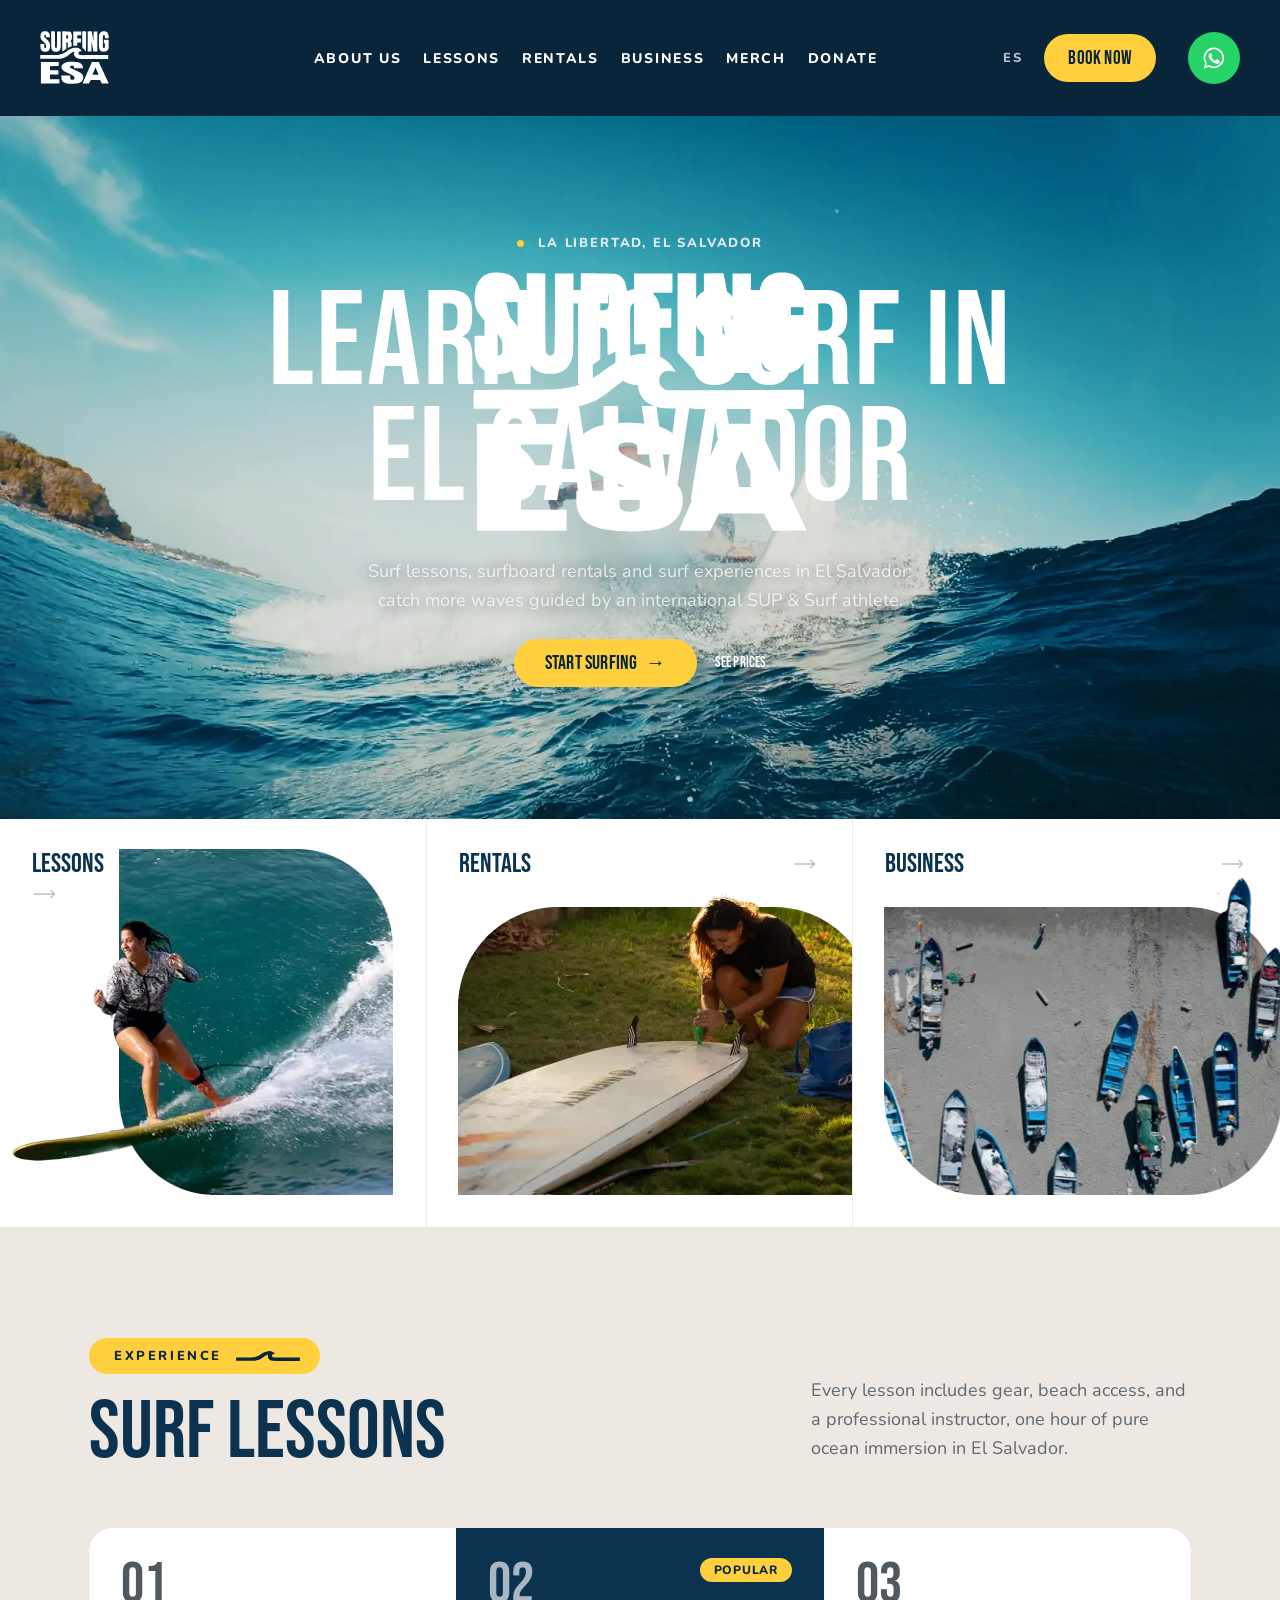
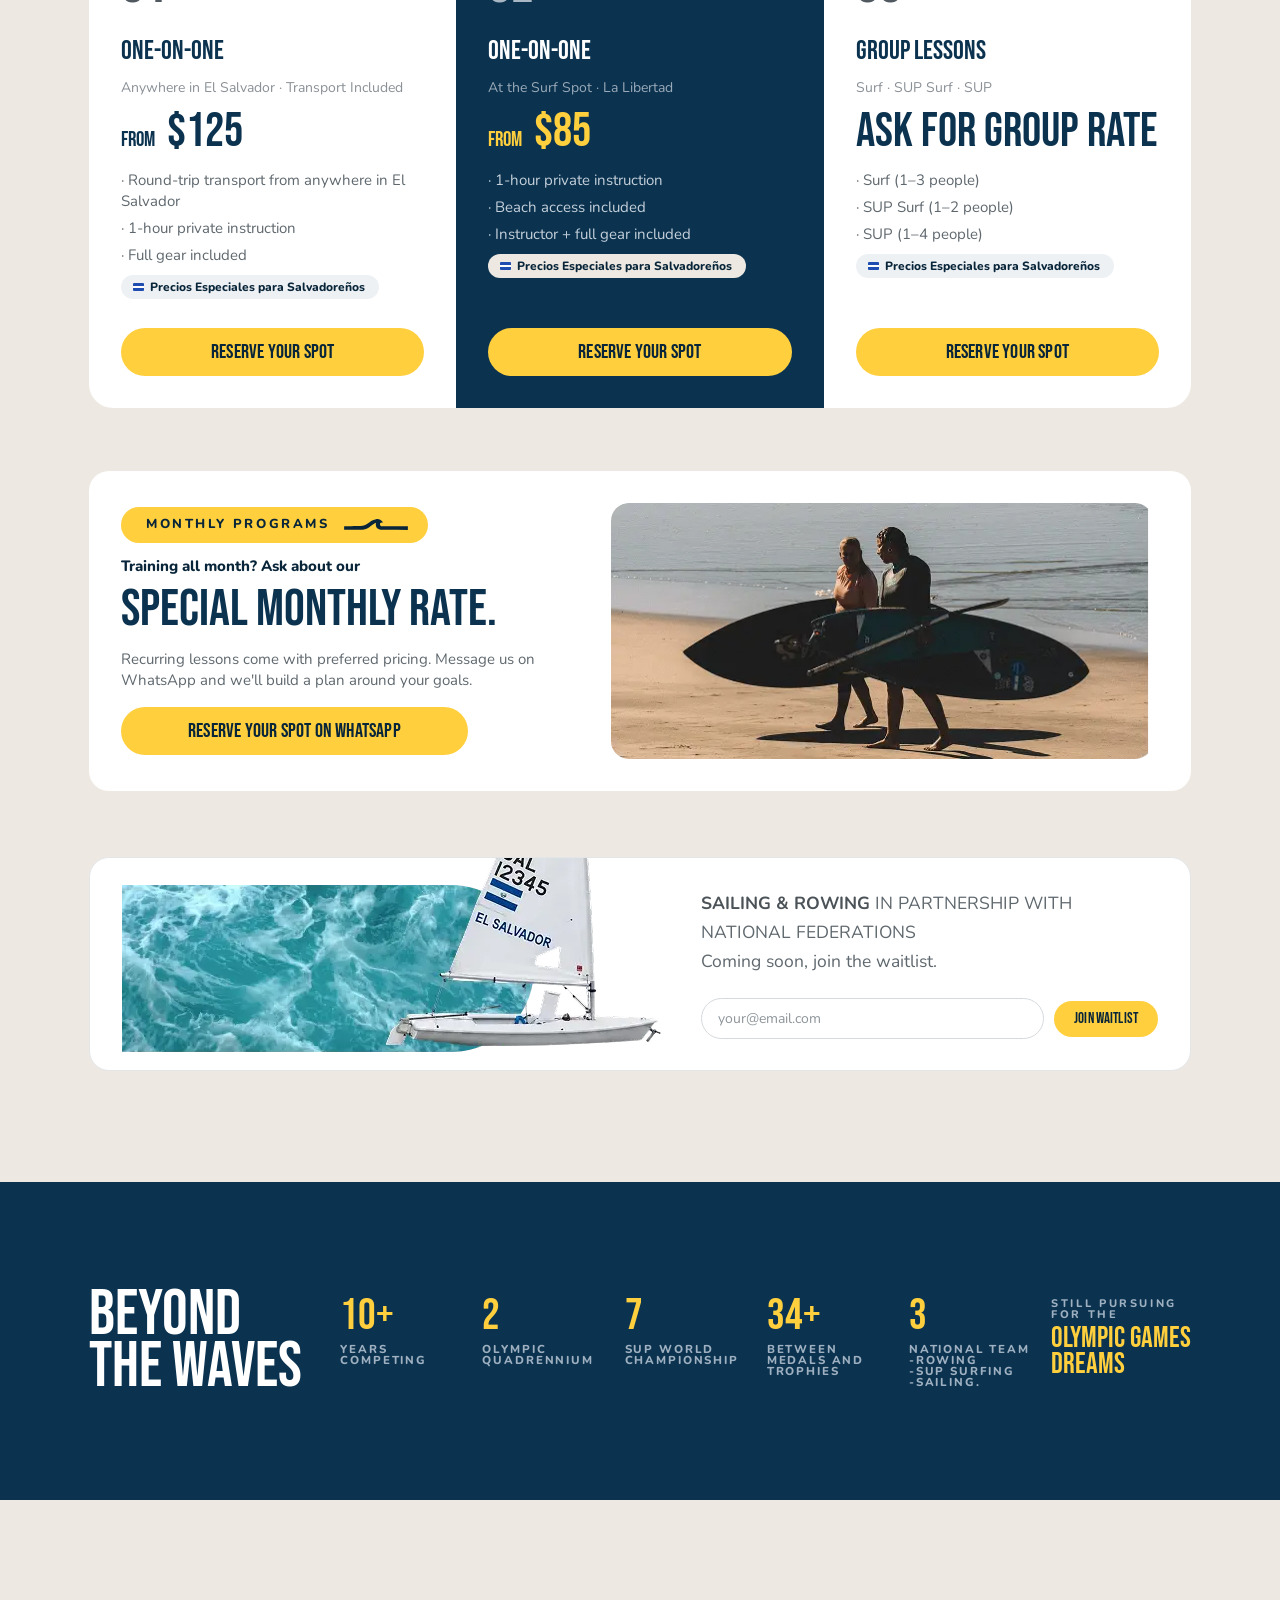
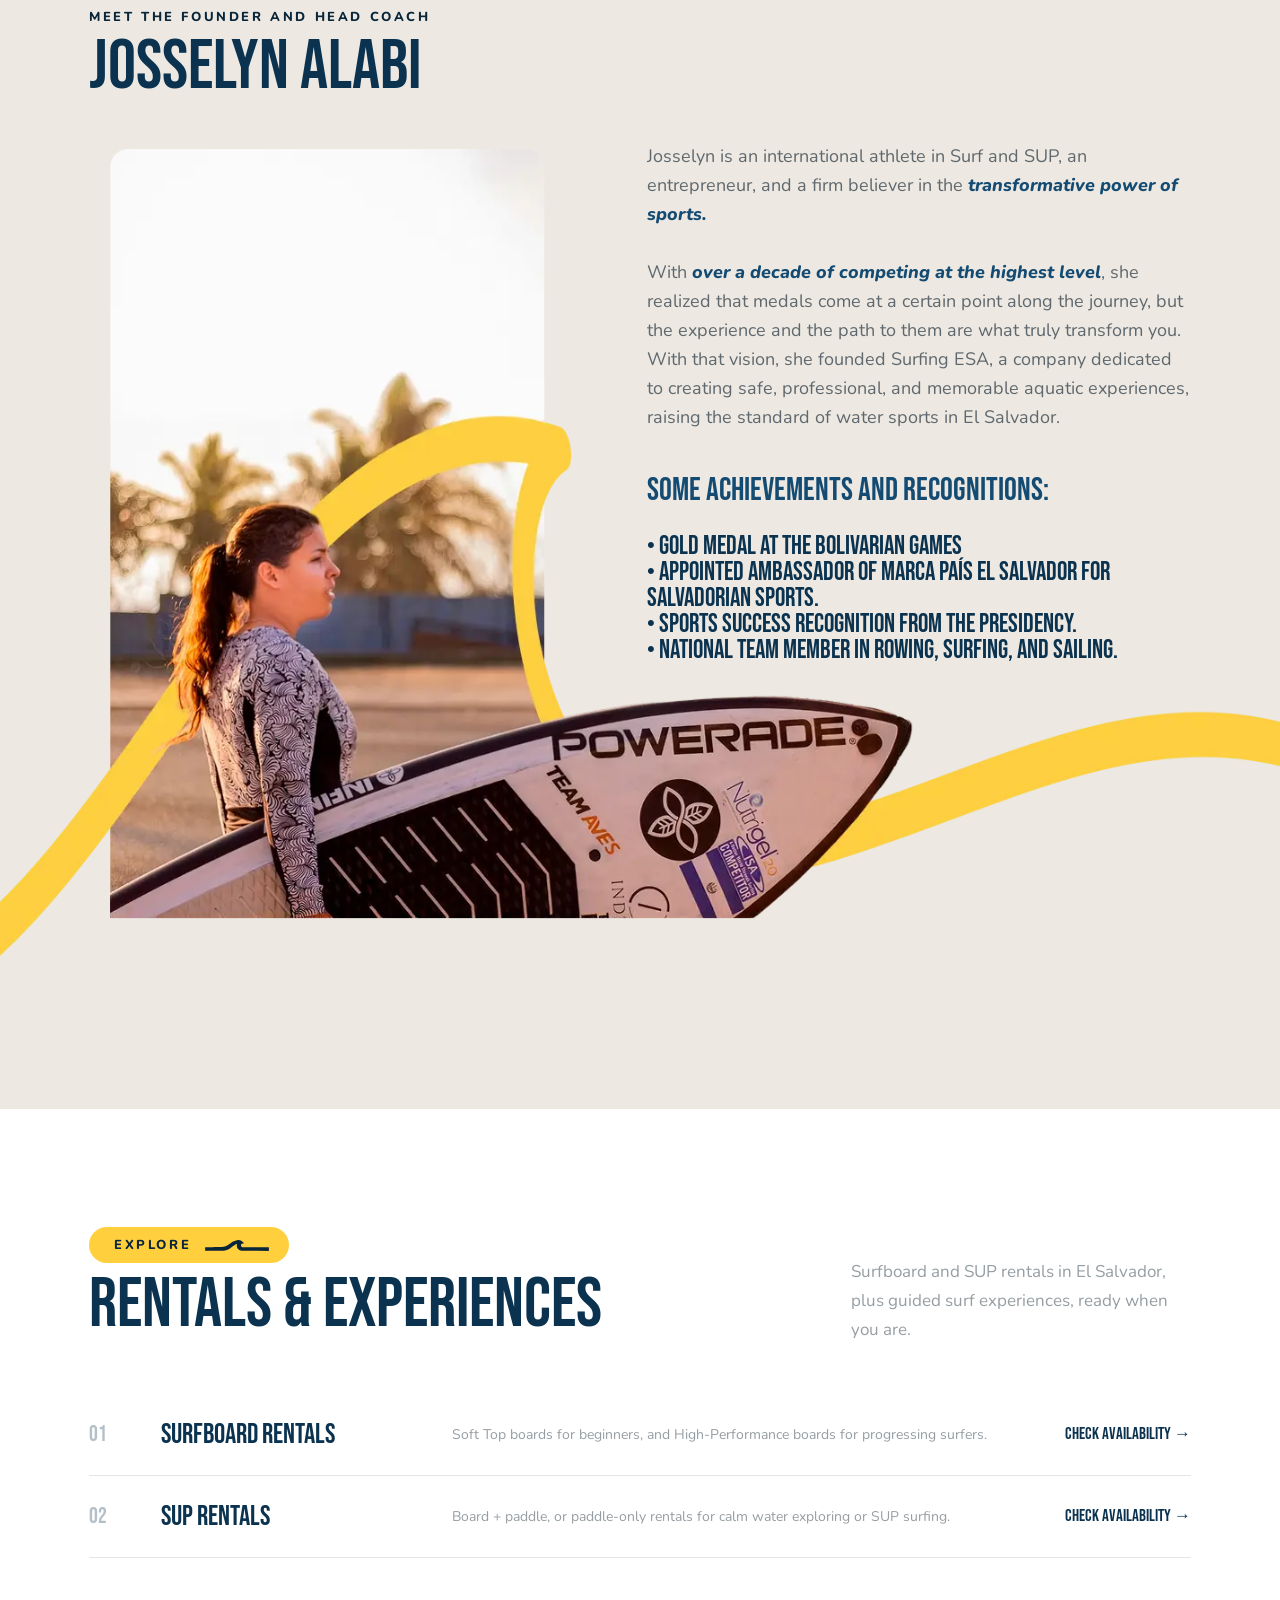
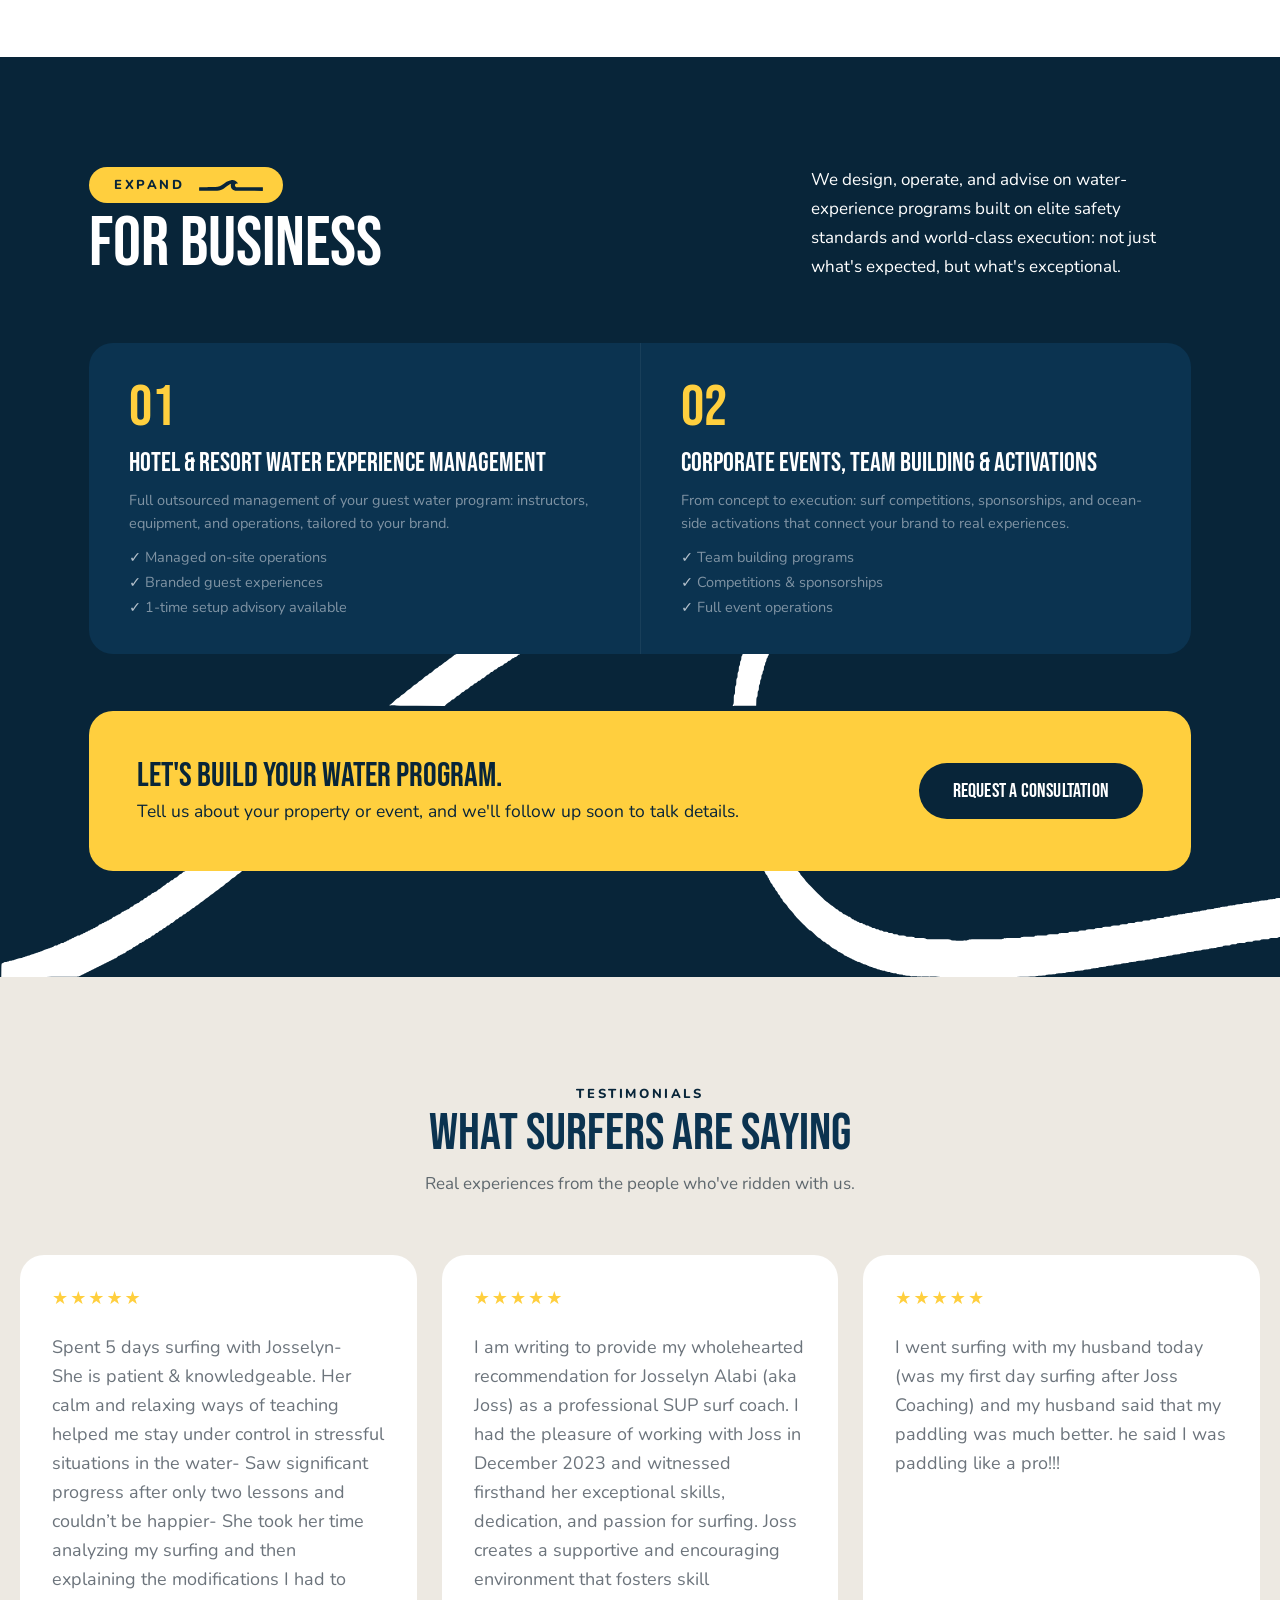
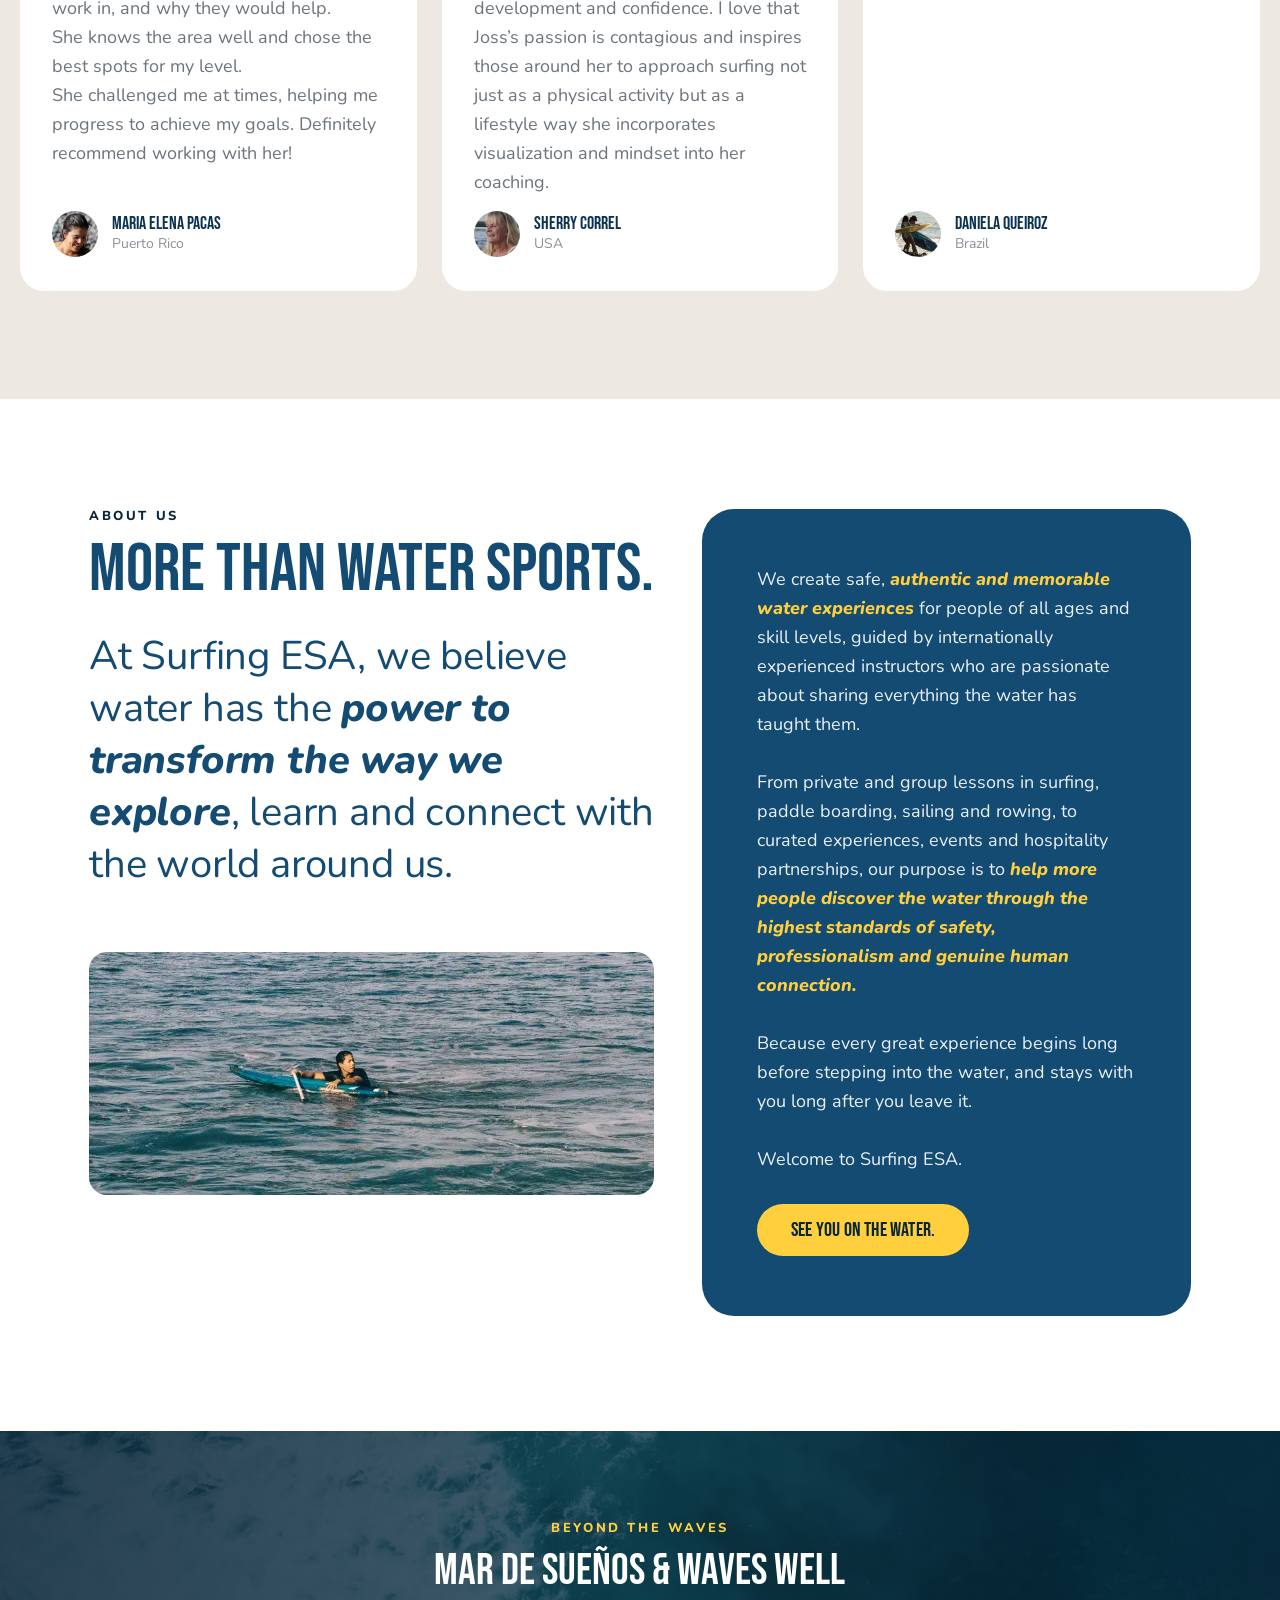
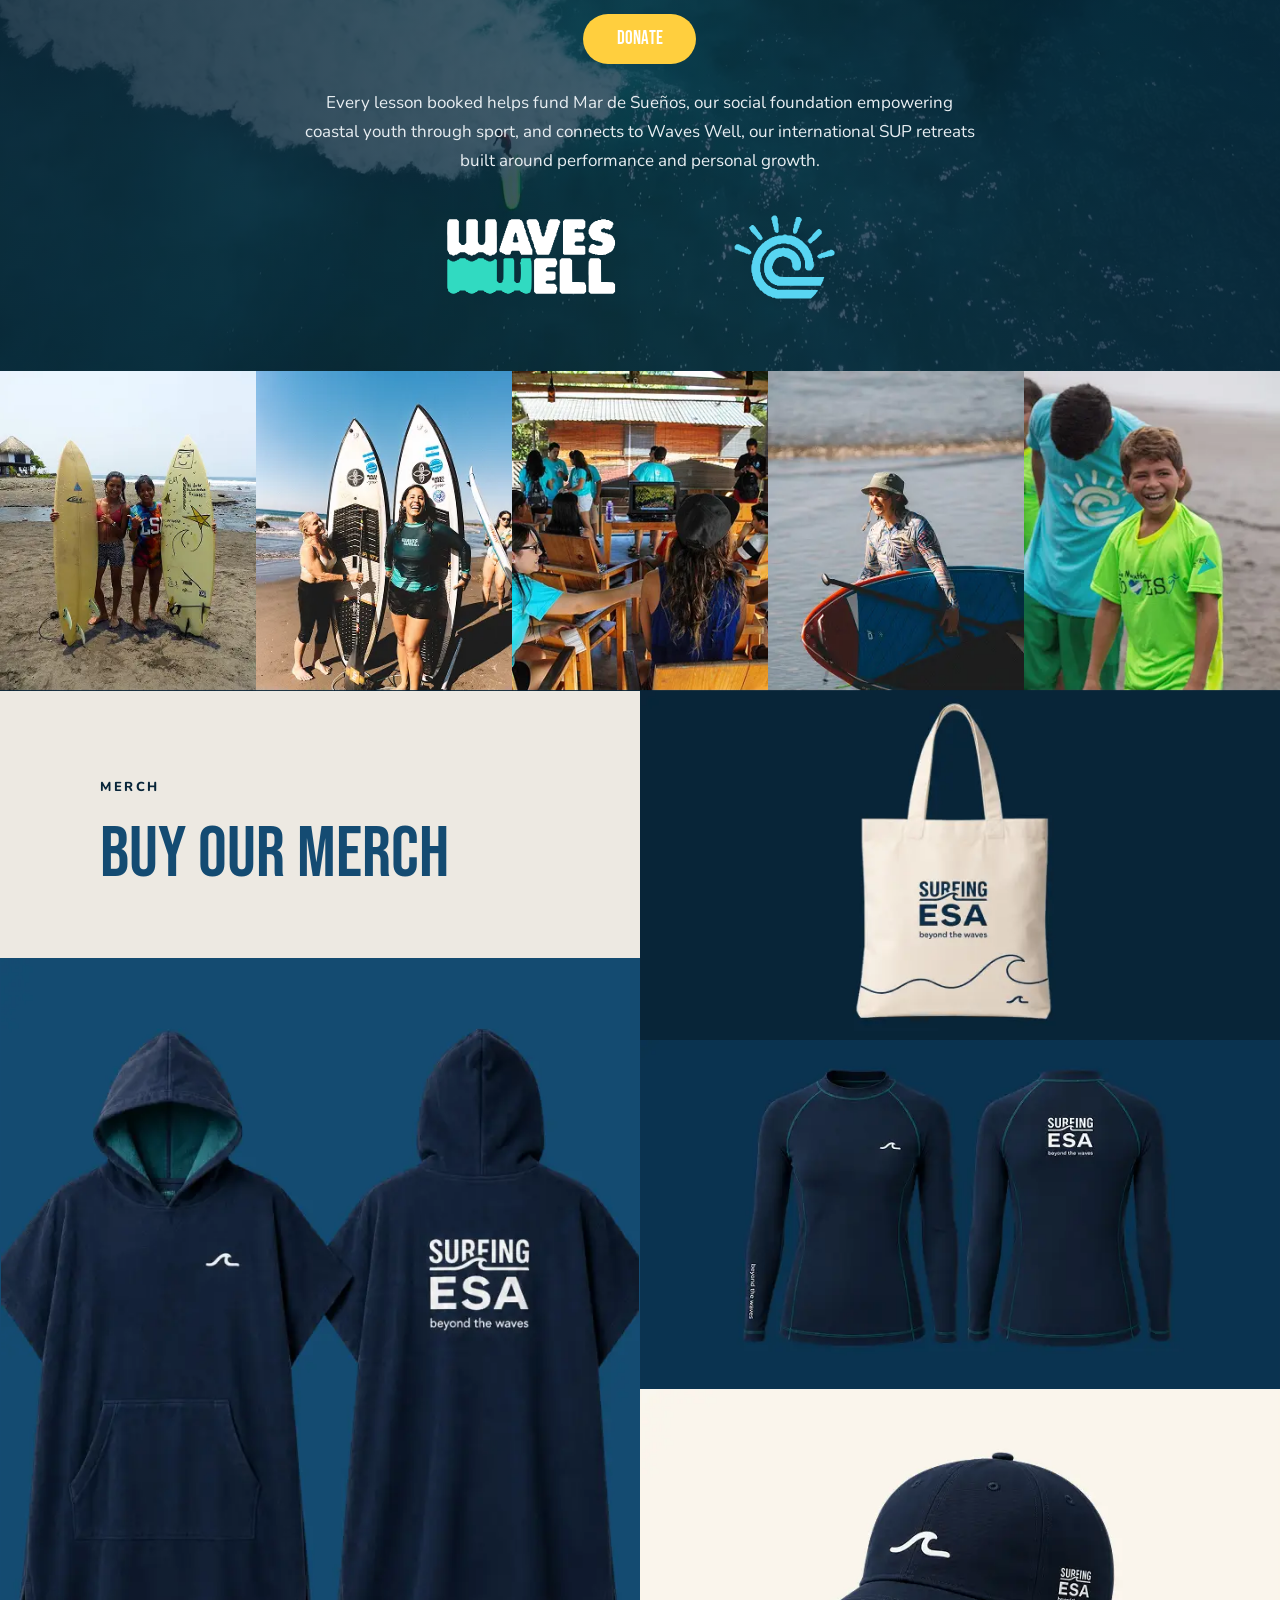
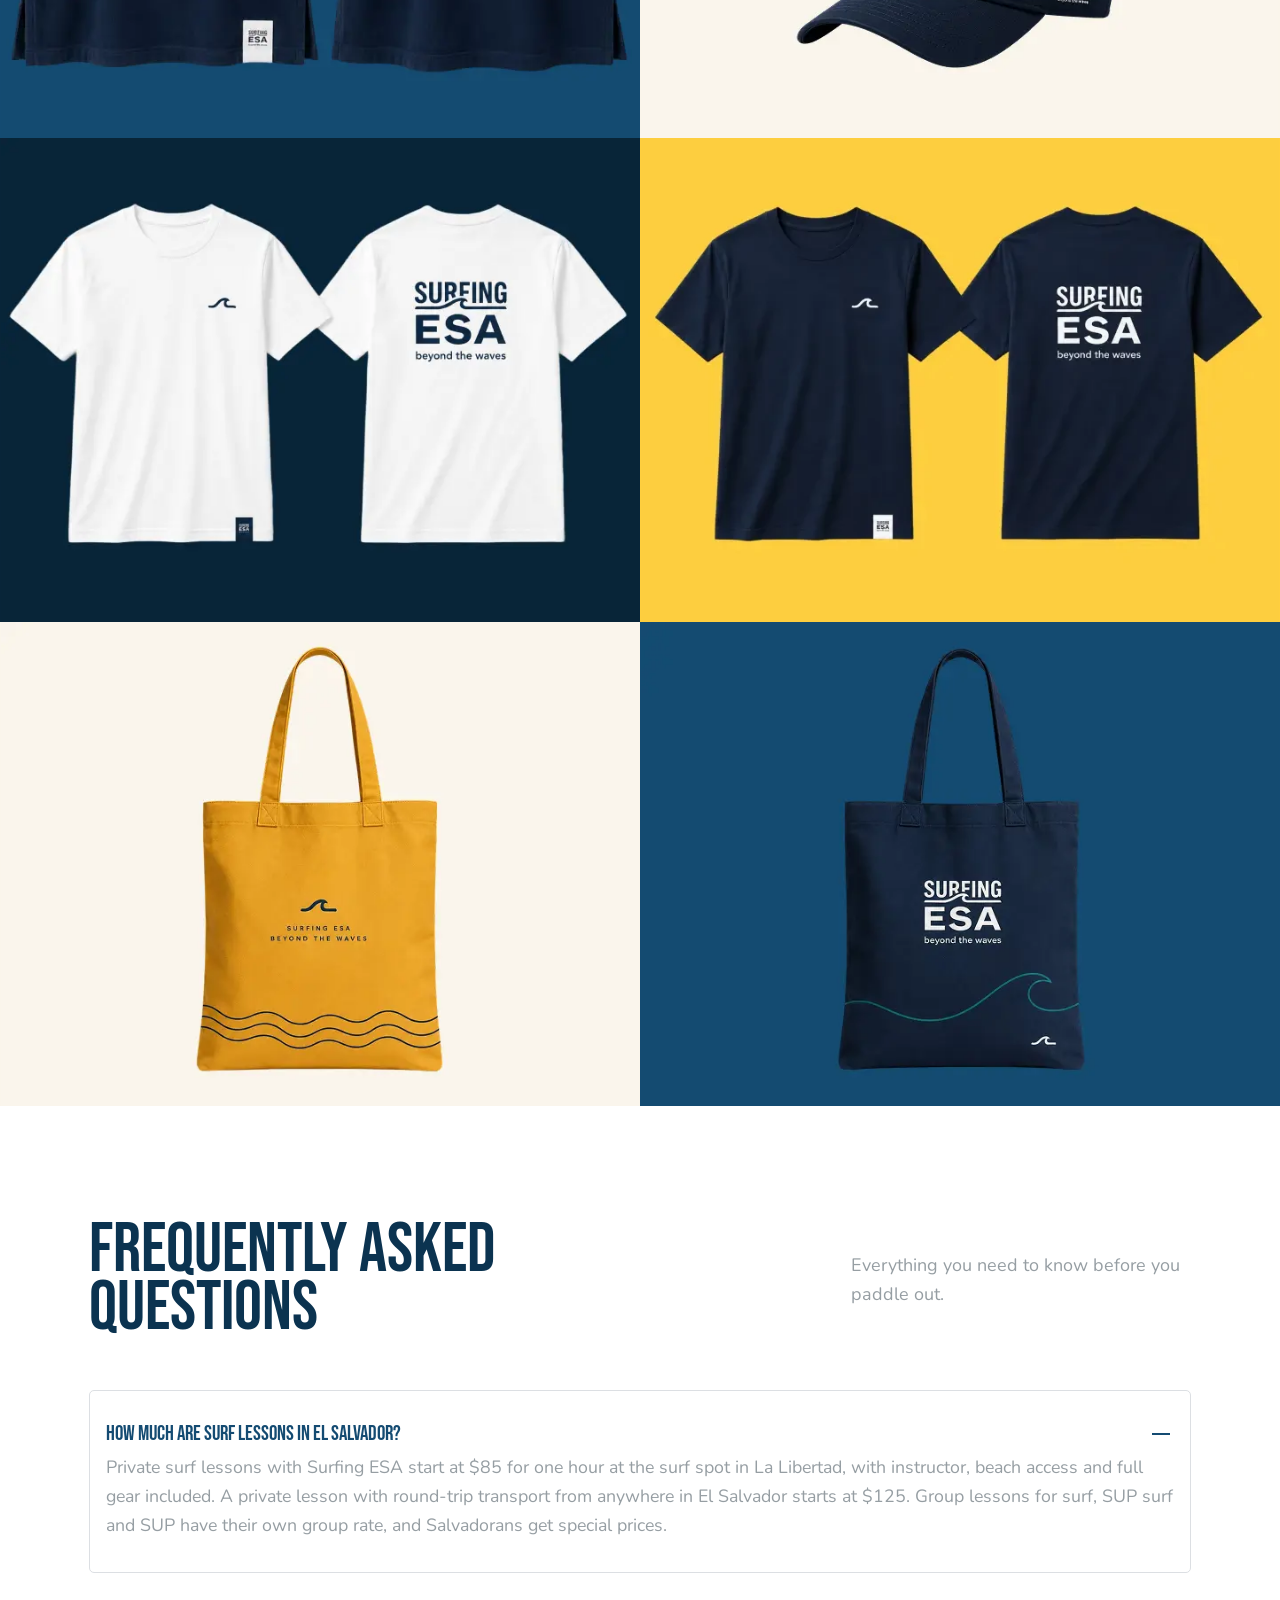
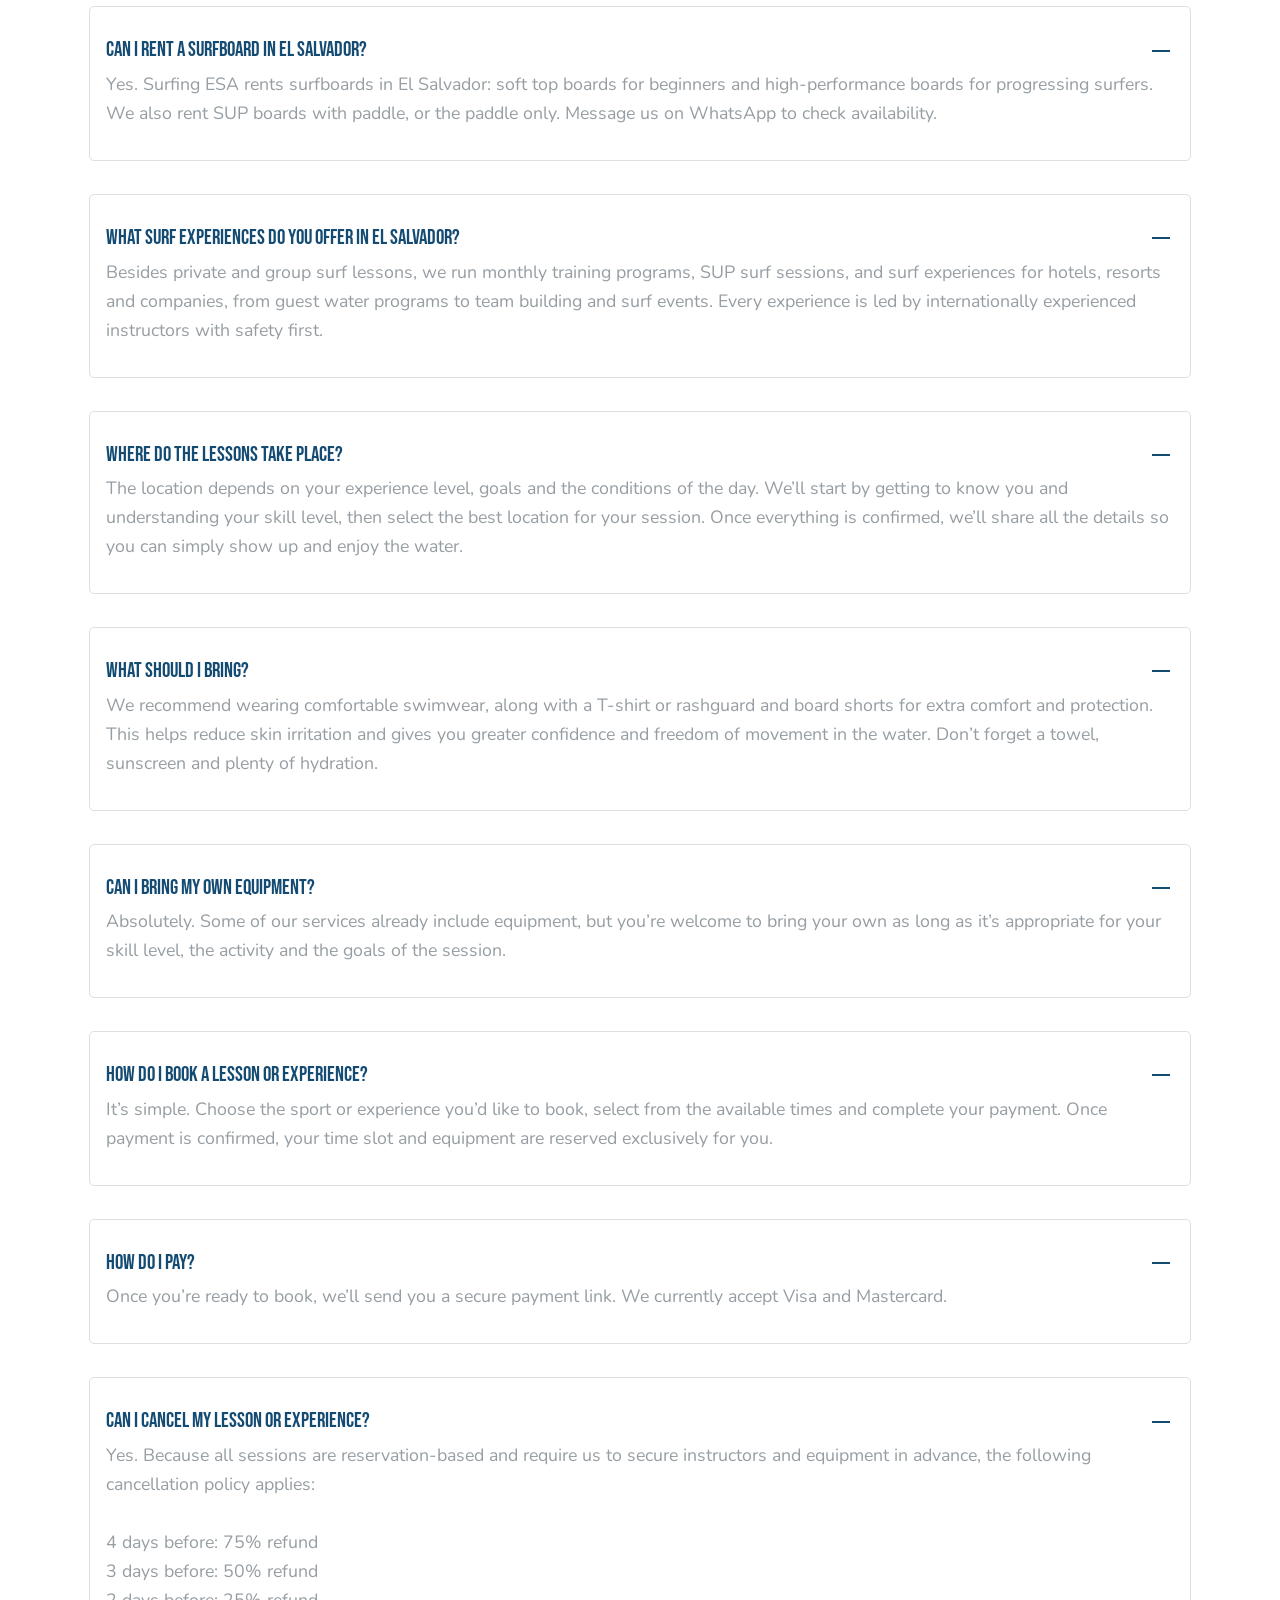
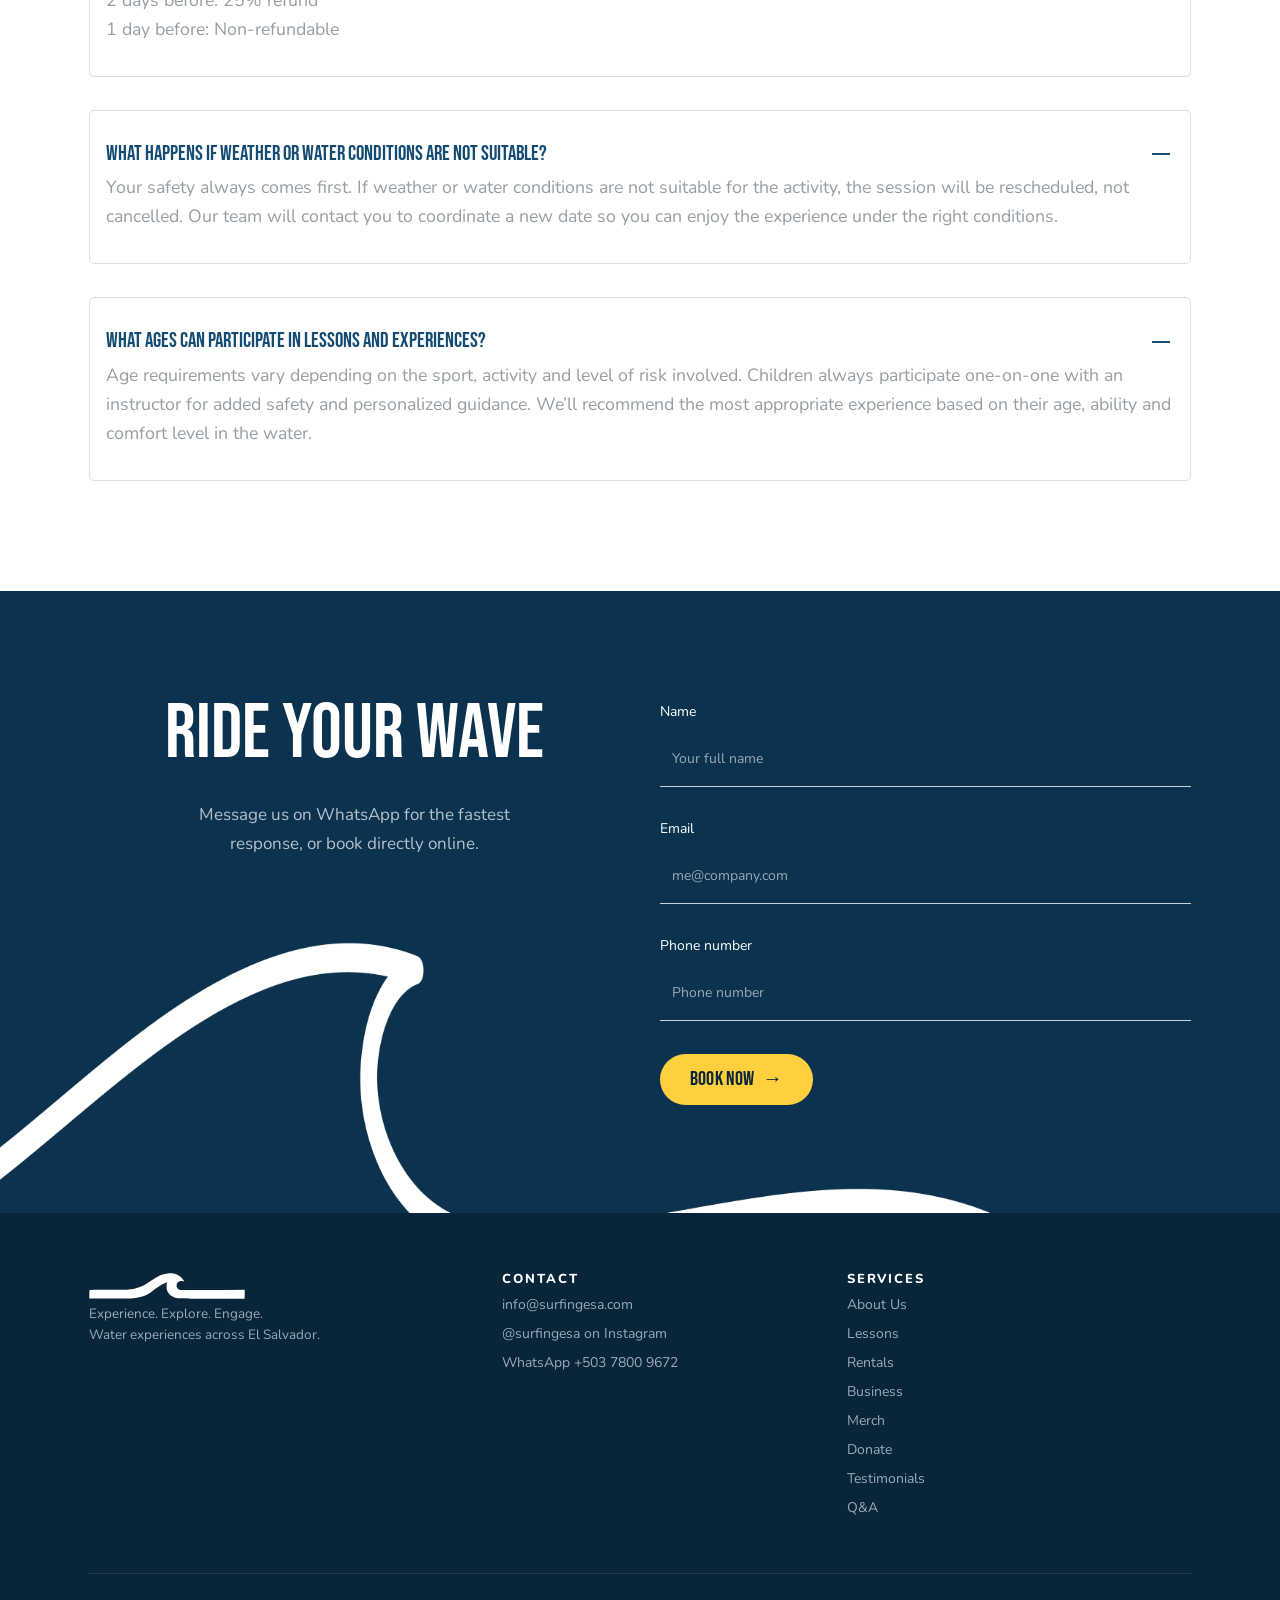
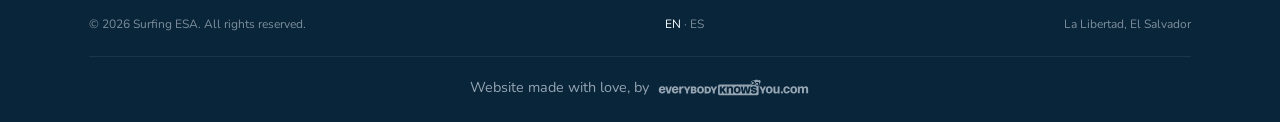
==== commit be41df38: "Update: one brand yellow (#FFCF3E) across the site, navy text on light backgrounds" ====
--- a/index.html
+++ b/index.html
@@ -585,7 +585,7 @@
     <div class="wrap">
       <div class="section-head">
         <div>
-          <p class="pill">Experience <img src="assets/images/icons/wave-white-surfing-esa-surfingesa.com.svg" alt="" width="64" height="12"></p>
+          <p class="pill">Experience <img src="assets/images/icons/wave-navy-surfing-esa-surfingesa.com.svg" alt="" width="64" height="12"></p>
           <h2 id="lessons-title" class="h-xl">Surf lessons</h2>
         </div>
         <p class="section-head__aside">Every lesson includes gear, beach access, and a professional instructor, one hour of pure ocean immersion in El Salvador.</p>
@@ -636,7 +636,7 @@
 
       <article class="monthly">
         <div class="monthly__text">
-          <p class="pill">Monthly programs <img src="assets/images/icons/wave-white-surfing-esa-surfingesa.com.svg" alt="" width="64" height="12"></p>
+          <p class="pill">Monthly programs <img src="assets/images/icons/wave-navy-surfing-esa-surfingesa.com.svg" alt="" width="64" height="12"></p>
           <p class="monthly__kicker">Training all month? Ask about our</p>
           <h3 class="h-md">Special monthly rate.</h3>
           <p class="monthly__body">Recurring lessons come with preferred pricing. Message us on WhatsApp and we'll build a plan around your goals.</p>
@@ -703,7 +703,7 @@
     <div class="wrap">
       <div class="section-head section-head--rentals">
         <div>
-          <p class="pill">Explore <img src="assets/images/icons/wave-white-surfing-esa-surfingesa.com.svg" alt="" width="64" height="12"></p>
+          <p class="pill">Explore <img src="assets/images/icons/wave-navy-surfing-esa-surfingesa.com.svg" alt="" width="64" height="12"></p>
           <h2 id="rentals-title" class="h-xl">Rentals &amp; experiences</h2>
         </div>
         <p class="section-head__aside">Surfboard and SUP rentals in El Salvador, plus guided surf experiences, ready when you are.</p>
@@ -731,7 +731,7 @@
     <div class="wrap">
       <div class="section-head section-head--dark">
         <div>
-          <p class="pill">Expand <img src="assets/images/icons/wave-white-surfing-esa-surfingesa.com.svg" alt="" width="64" height="12"></p>
+          <p class="pill">Expand <img src="assets/images/icons/wave-navy-surfing-esa-surfingesa.com.svg" alt="" width="64" height="12"></p>
           <h2 id="business-title" class="h-xl">For business</h2>
         </div>
         <p class="section-head__aside">We design, operate, and advise on water-experience programs built on elite safety standards and world-class execution: not just what's expected, but what's exceptional.</p>
--- a/assets/css/tokens.css
+++ b/assets/css/tokens.css
@@ -6,9 +6,9 @@
   --navy-900:  #082539;   /* header, "For Business", footer */
   --navy-800:  #0B3350;   /* headings, stats band, popular card, contact */
   --blue-700:  #144B72;   /* About card, merch panels, big statement text */
-  --yellow:    #F5B93E;   /* buttons, prices, numbers */
-  --mustard:   #E0A42A;   /* section pills, eyebrow labels, founder name */
-  --swoosh:    #FECF40;   /* decorative yellow swoosh */
+  --yellow:    #FFCF3E;   /* THE one brand yellow (Joss's brand guide): buttons, pills, prices, numbers, swooshes.
+                             Rule: yellow is for fills, graphics and text on dark backgrounds only.
+                             Text on light backgrounds uses navy/blue (no yellow is readable on cream). */
   --cream:     #EDE9E2;   /* warm section background */
   --cream-2:   #FAF5EB;   /* merch light panels */
   --white:     #FFFFFF;
--- a/assets/css/styles.css
+++ b/assets/css/styles.css
@@ -25,11 +25,12 @@
 .h-xl{font-size:80px}
 .h-lg{font-size:52px}
 .h-md{font-size:52px}
-.label{font-size:13px;font-weight:800;letter-spacing:.2em;text-transform:uppercase;color:var(--mustard);line-height:1.2}
+.label{font-size:13px;font-weight:800;letter-spacing:.2em;text-transform:uppercase;color:var(--navy-900);line-height:1.2}
 .label--ink{color:var(--navy-900)}
+.donate .label{color:var(--yellow)}
 .eyebrow{font-size:13px;font-weight:800;letter-spacing:.2em;text-transform:uppercase;line-height:18px}
 
-.pill{display:inline-flex;align-items:center;gap:14px;height:36px;padding:0 20px 0 25px;border-radius:99px;background:var(--mustard);color:var(--white);font-size:13px;font-weight:800;letter-spacing:.2em;text-transform:uppercase;line-height:1}
+.pill{display:inline-flex;align-items:center;gap:14px;height:36px;padding:0 20px 0 25px;border-radius:99px;background:var(--yellow);color:var(--navy-900);font-size:13px;font-weight:800;letter-spacing:.2em;text-transform:uppercase;line-height:1}
 .pill img{width:64px;height:auto}
 
 /* ---------- Buttons ---------- */
@@ -104,7 +105,7 @@
 .service--lessons img{right:33px}
 .service--rentals img,.service--business img{left:31px}
 .service:hover img{transform:translateY(-6px)}
-.service:hover .service__arrow{transform:translateX(5px);color:var(--mustard)}
+.service:hover .service__arrow{transform:translateX(5px);color:var(--blue-700)}
 
 /* ---------- Section heads ---------- */
 .section-head{display:flex;justify-content:space-between;align-items:flex-start;gap:40px}
@@ -178,7 +179,7 @@
 /* ---------- Founder ---------- */
 .founder{position:relative;background:var(--cream);padding:110px 0 240px;overflow:hidden;min-height:1193px}
 .founder .label{font-size:13px}
-.founder__name{margin-top:8px;font-family:var(--font-display);font-weight:400;font-size:70px;line-height:.95;color:var(--mustard);text-transform:uppercase}
+.founder__name{margin-top:8px;font-family:var(--font-display);font-weight:400;font-size:70px;line-height:.95;color:var(--navy-800);text-transform:uppercase}
 .founder__grid{display:grid;grid-template-columns:482px 1fr;gap:76px;margin-top:34px}
 .founder__media{position:relative;height:720px;align-self:end}
 .founder__media img{position:absolute;left:-293px;top:0;width:1672px;max-width:none;height:auto}
@@ -186,7 +187,7 @@
 .founder__text p{margin-top:0}
 .founder__text p + p{margin-top:29px}
 .founder__text em{font-weight:800;color:var(--blue-700)}
-.founder__h3{margin-top:43px;font-family:var(--font-display);font-weight:400;font-size:32px;line-height:1;color:var(--mustard);text-transform:uppercase}
+.founder__h3{margin-top:43px;font-family:var(--font-display);font-weight:400;font-size:32px;line-height:1;color:var(--blue-700);text-transform:uppercase}
 .founder__list{margin-top:27px;font-family:var(--font-display);font-size:26px;line-height:26px;color:var(--ink);text-transform:uppercase}
 .founder__list li::before{content:"• "}
 
@@ -199,7 +200,7 @@
 .rent-row__title{font-family:var(--font-display);font-weight:400;font-size:28px;color:var(--ink);text-transform:uppercase;line-height:1}
 .rent-row__desc{font-size:14px;line-height:1.4;color:var(--text-soft);padding-right:40px}
 .rent-row__cta{font-family:var(--font-display);font-size:17px;color:var(--ink);text-transform:uppercase;margin-right:164px;white-space:nowrap;transition:color .2s}
-.rent-row__cta:hover{color:var(--mustard)}
+.rent-row__cta:hover{color:var(--blue-700)}
 
 /* ---------- Business ---------- */
 .business{position:relative;background:var(--navy-900);color:var(--white);padding:110px 0 106px;overflow:hidden}
@@ -237,7 +238,7 @@
 .about__grid{display:grid;grid-template-columns:599px 595px;justify-content:space-between;align-items:start}
 .about__title{margin-top:14px;color:var(--blue-700);font-size:68px;white-space:nowrap}
 .about__statement{margin-top:28px;font-size:48px;line-height:58px;color:var(--blue-700);font-weight:400;letter-spacing:-.005em}
-.about__statement em{font-weight:800;color:var(--mustard)}
+.about__statement em{font-weight:800;color:var(--blue-700)}
 .about__img{margin-top:62px;width:599px;height:243px;object-fit:cover;border-radius:18px}
 .about__card{background:var(--blue-700);color:var(--about-card-text);border-radius:32px;padding:56px 58px 60px 55px;font-size:18px;line-height:29px}
 .about__card p + p{margin-top:29px}
@@ -292,7 +293,7 @@
 
 /* ---------- FAQ ---------- */
 .faq{background:var(--white);padding:115px 0 110px}
-.faq__title{color:var(--yellow);font-size:70px;line-height:58px;max-width:520px}
+.faq__title{color:var(--navy-800);font-size:70px;line-height:58px;max-width:520px}
 .section-head--faq .section-head__aside{max-width:340px;padding-top:30px;color:var(--text-soft)}
 .faq__list{margin-top:53px;display:grid;gap:33px}
 .faq__item{border:1px solid var(--faq-border);border-radius:5px;padding:32px 16px 32px}
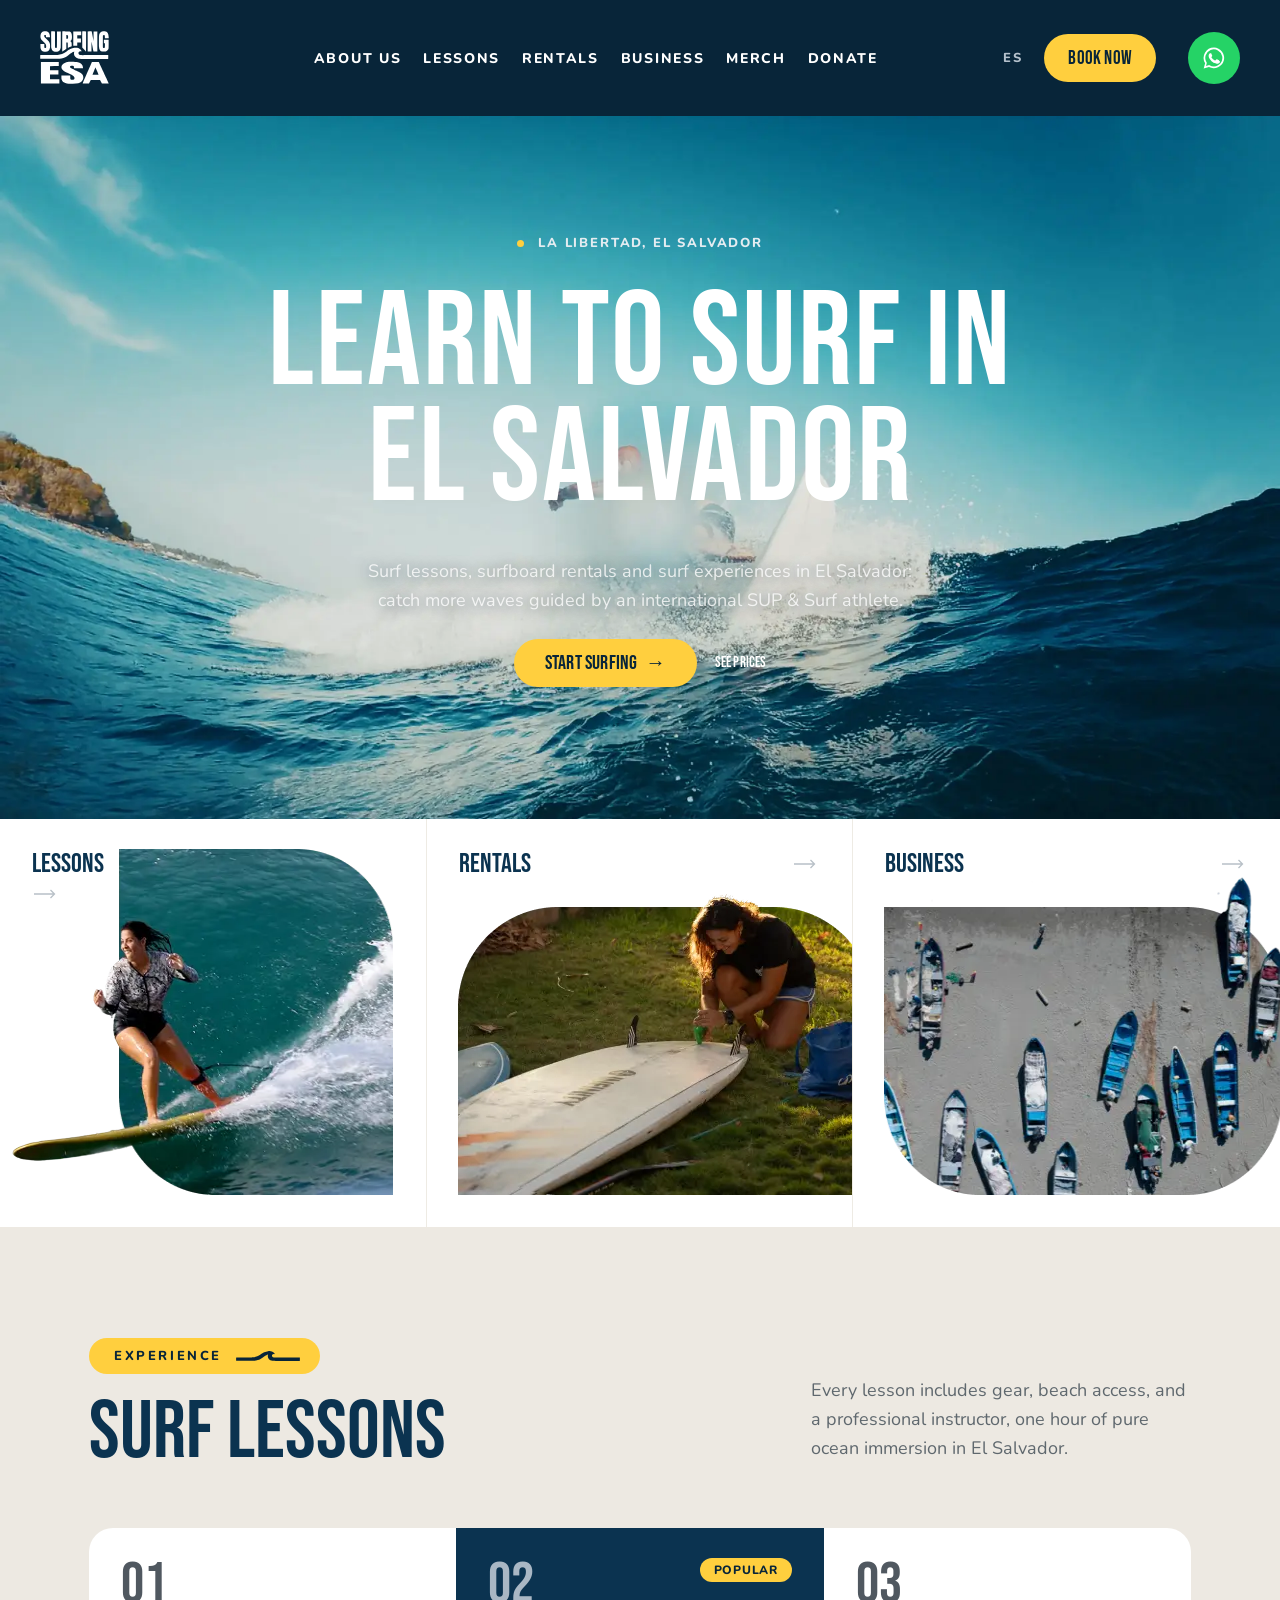
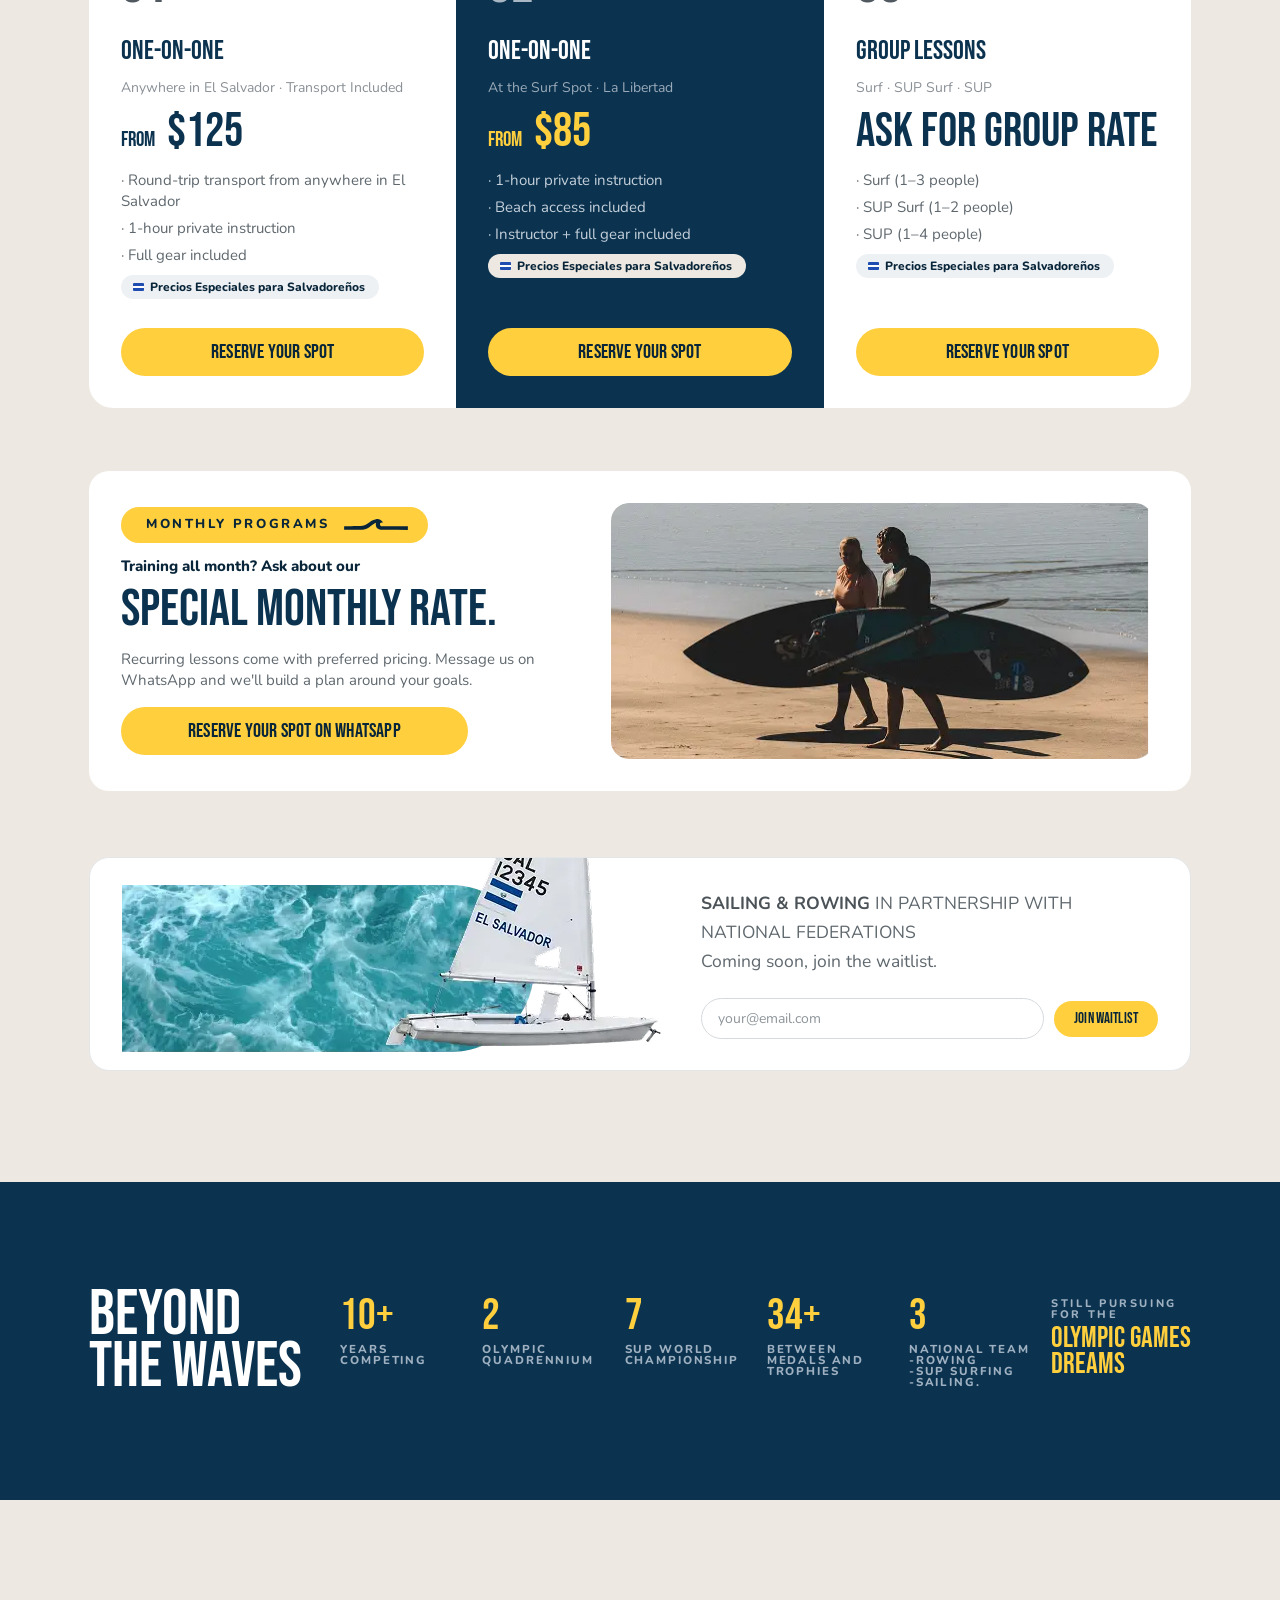
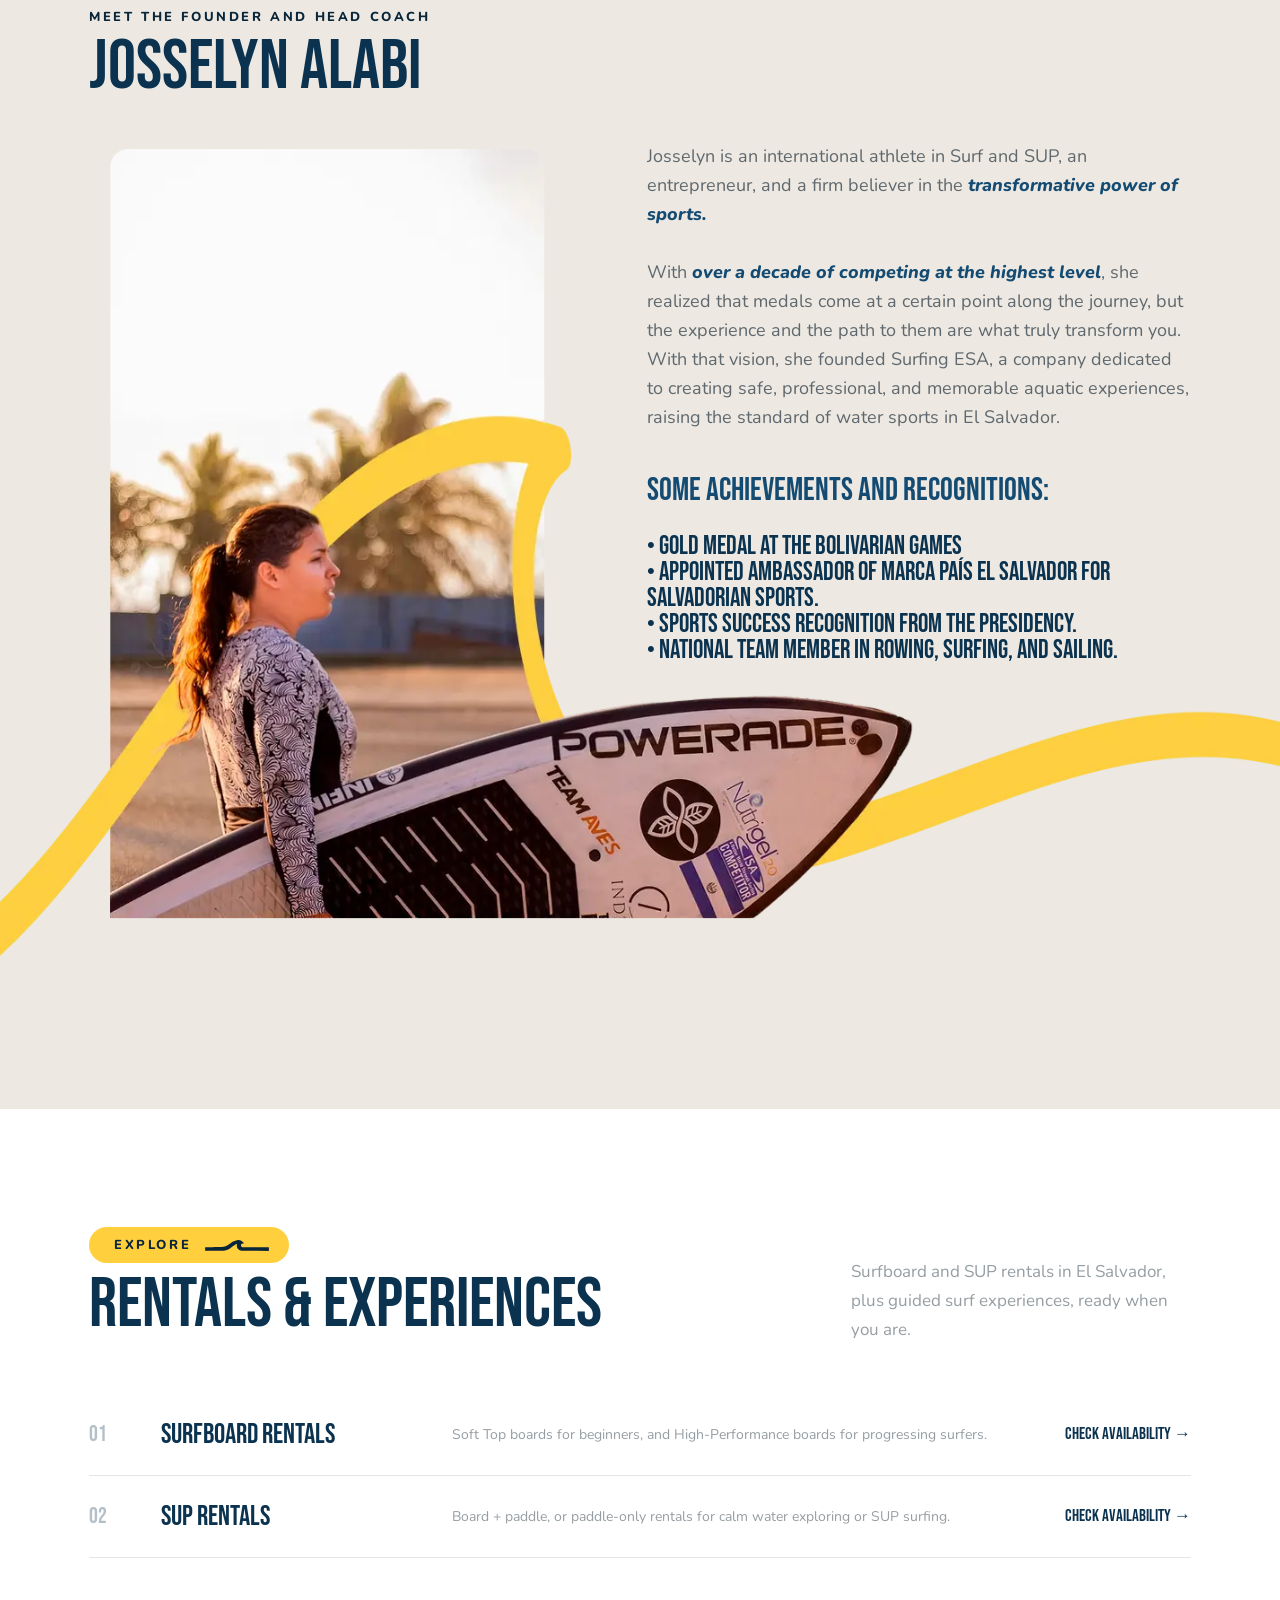
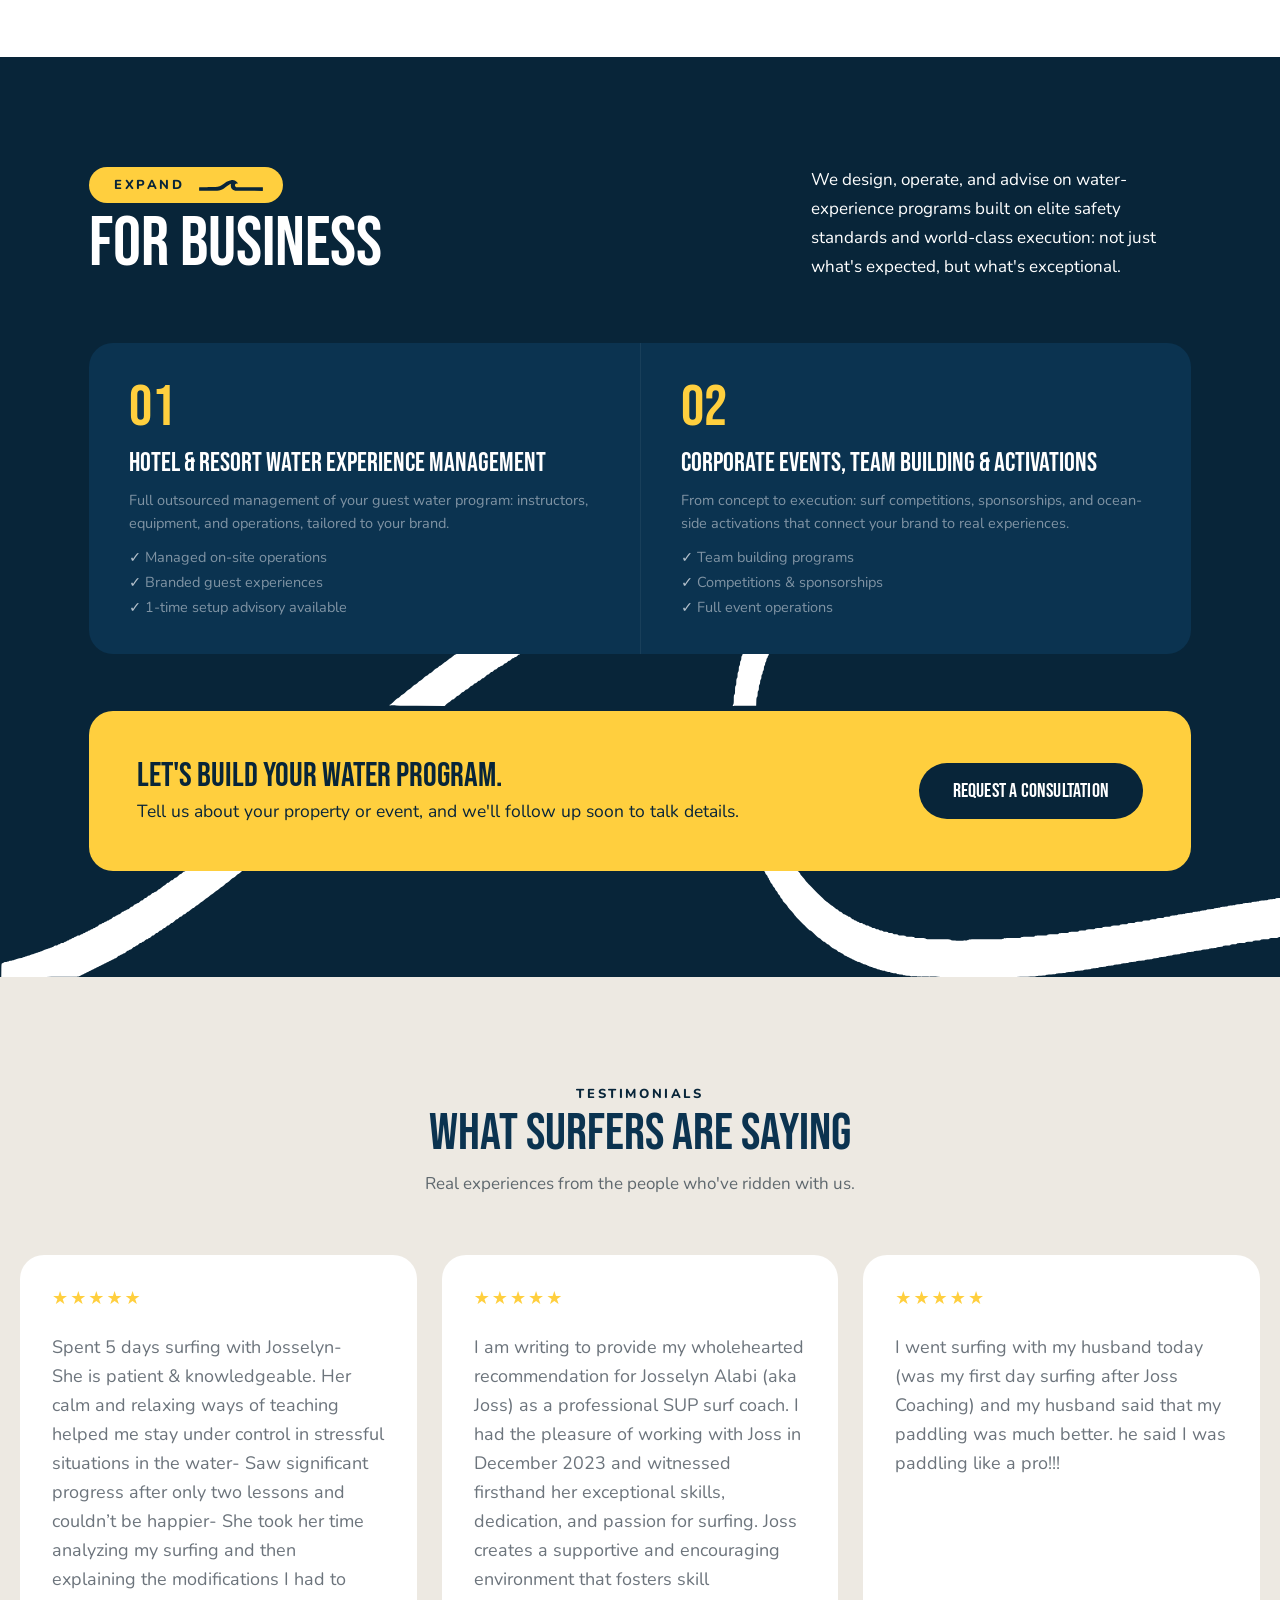
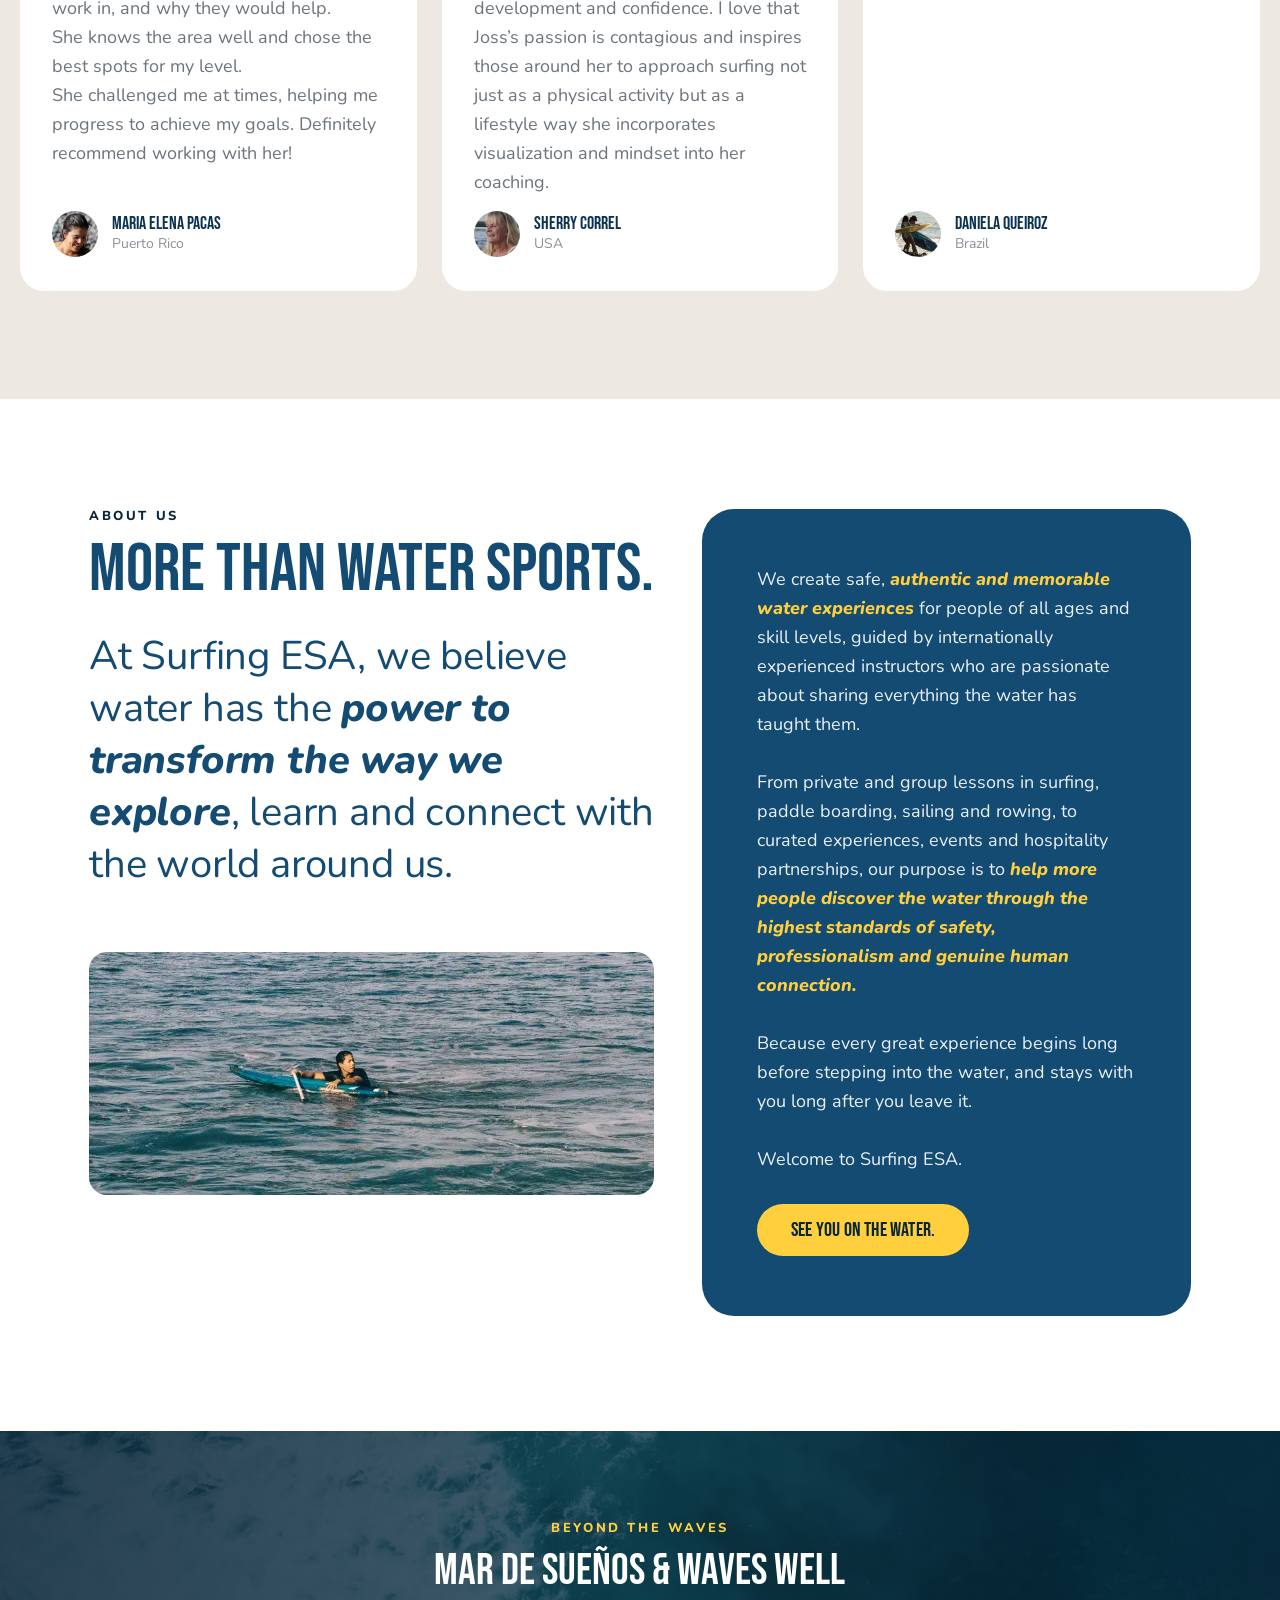
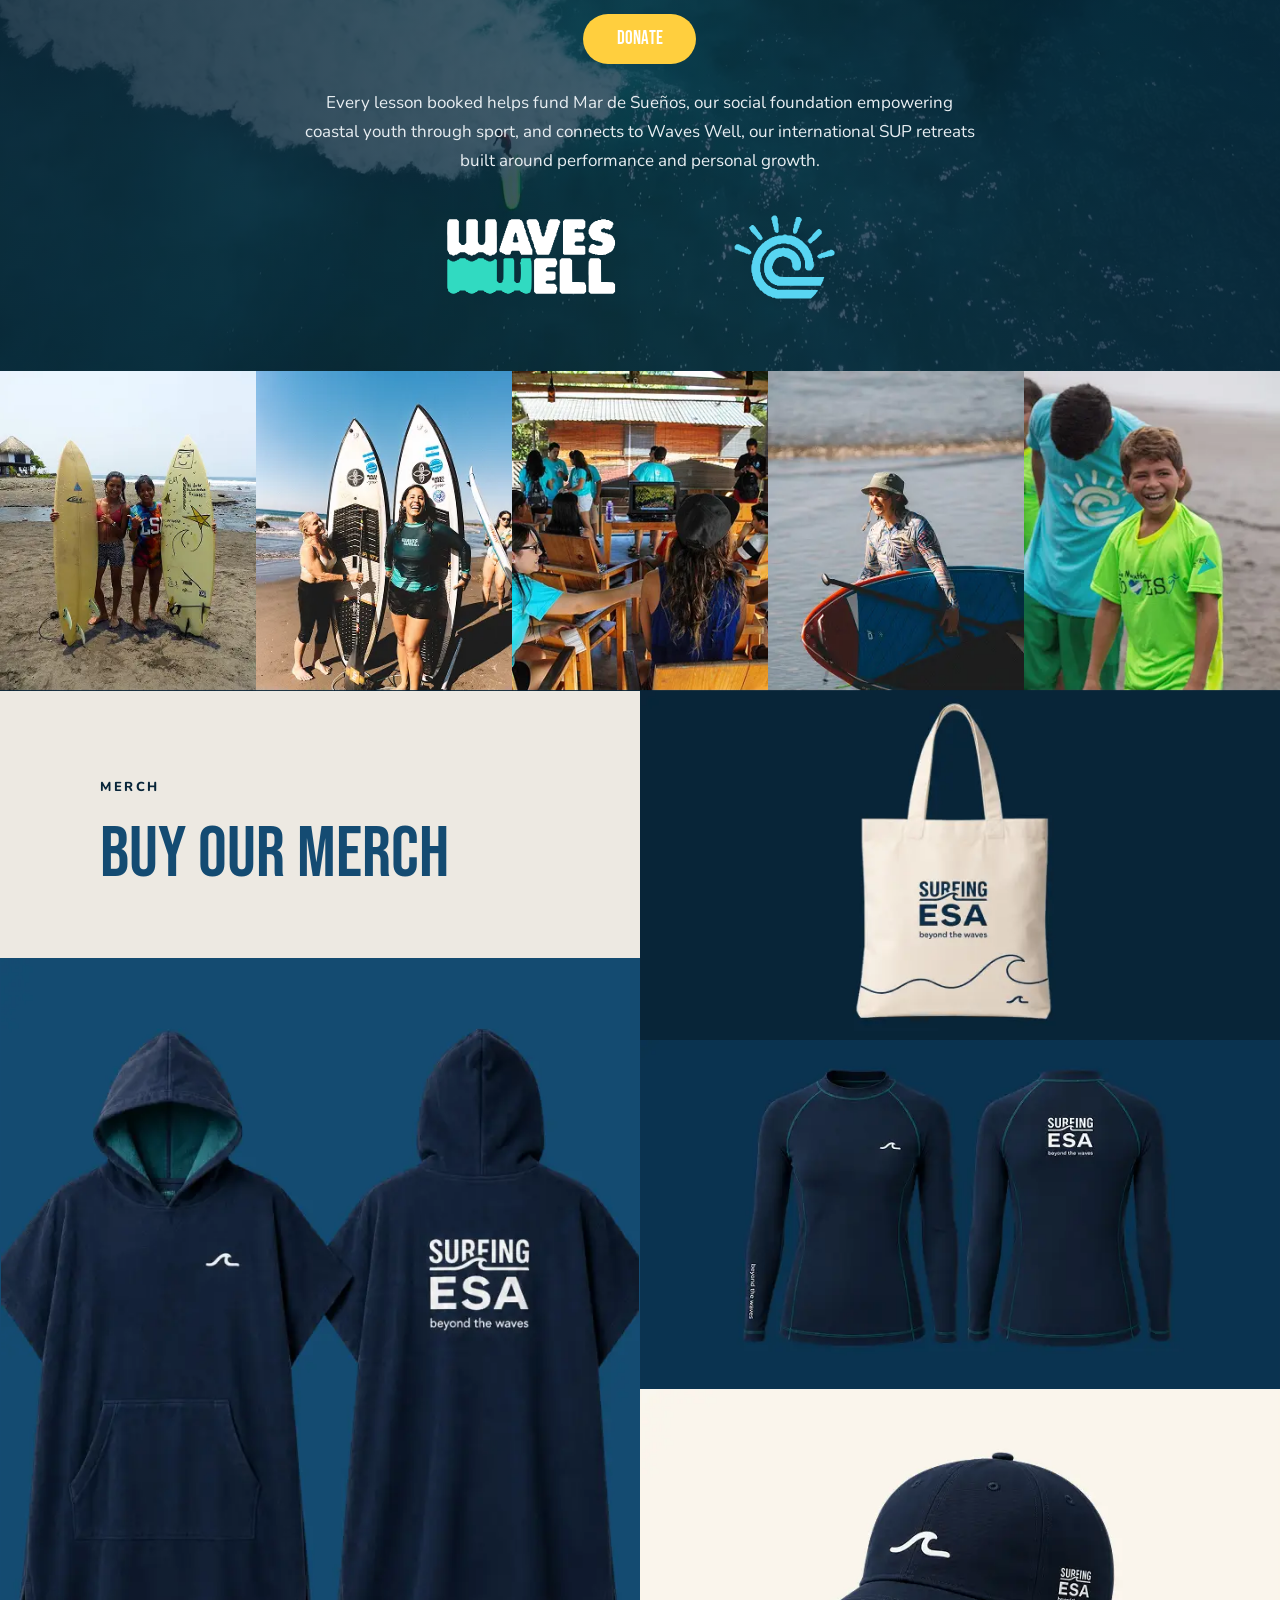
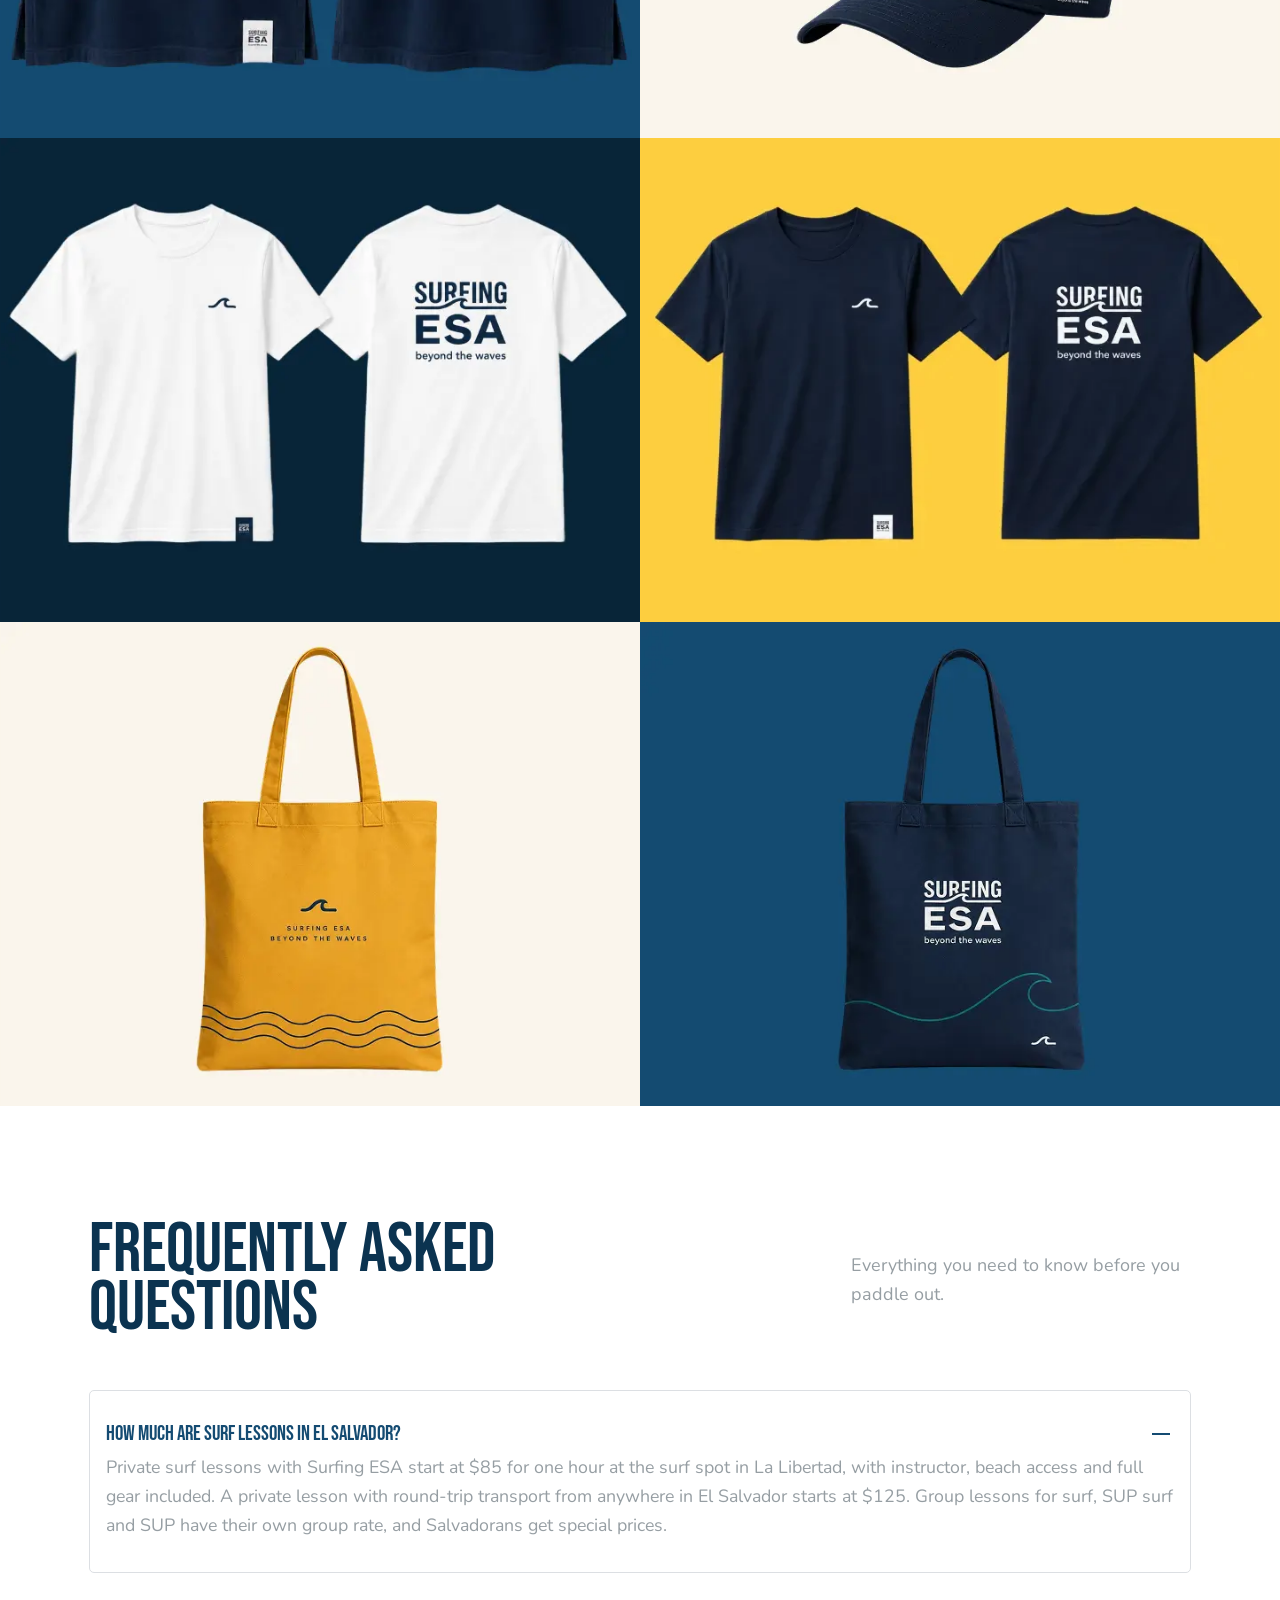
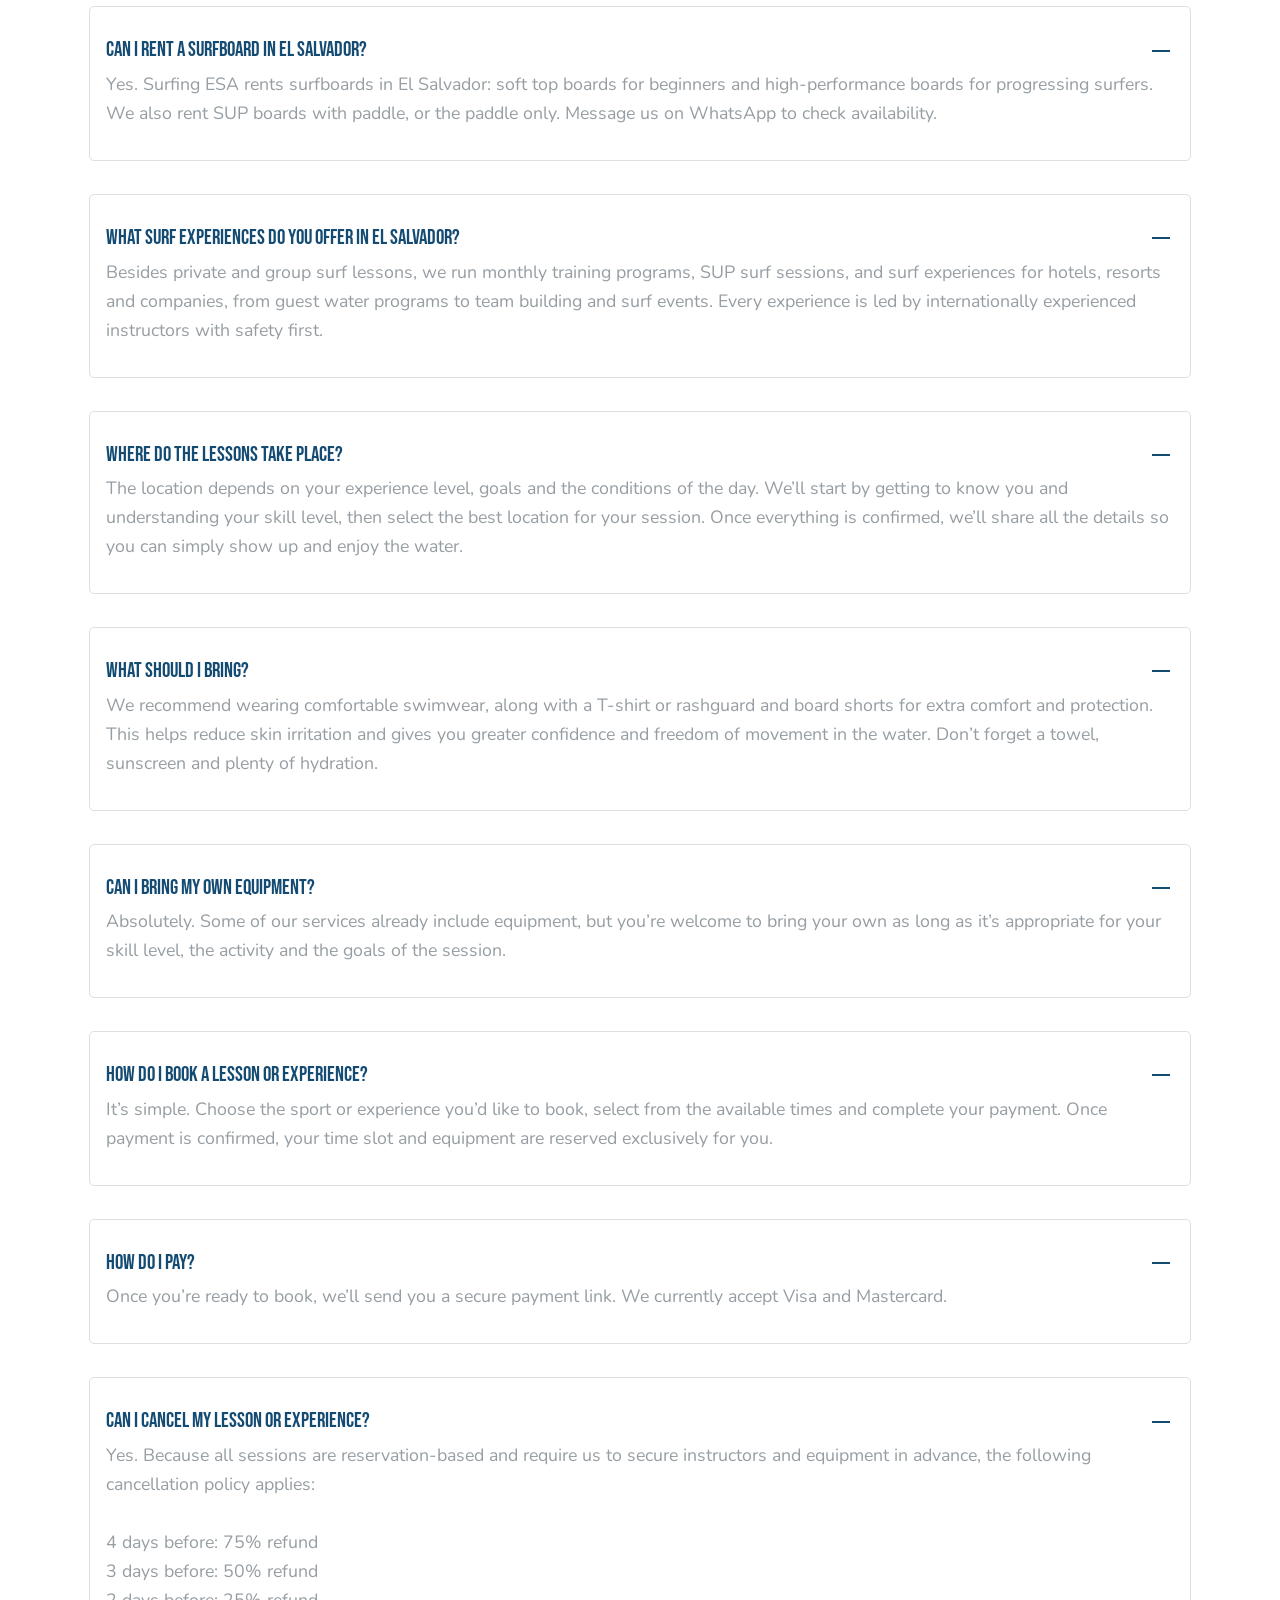
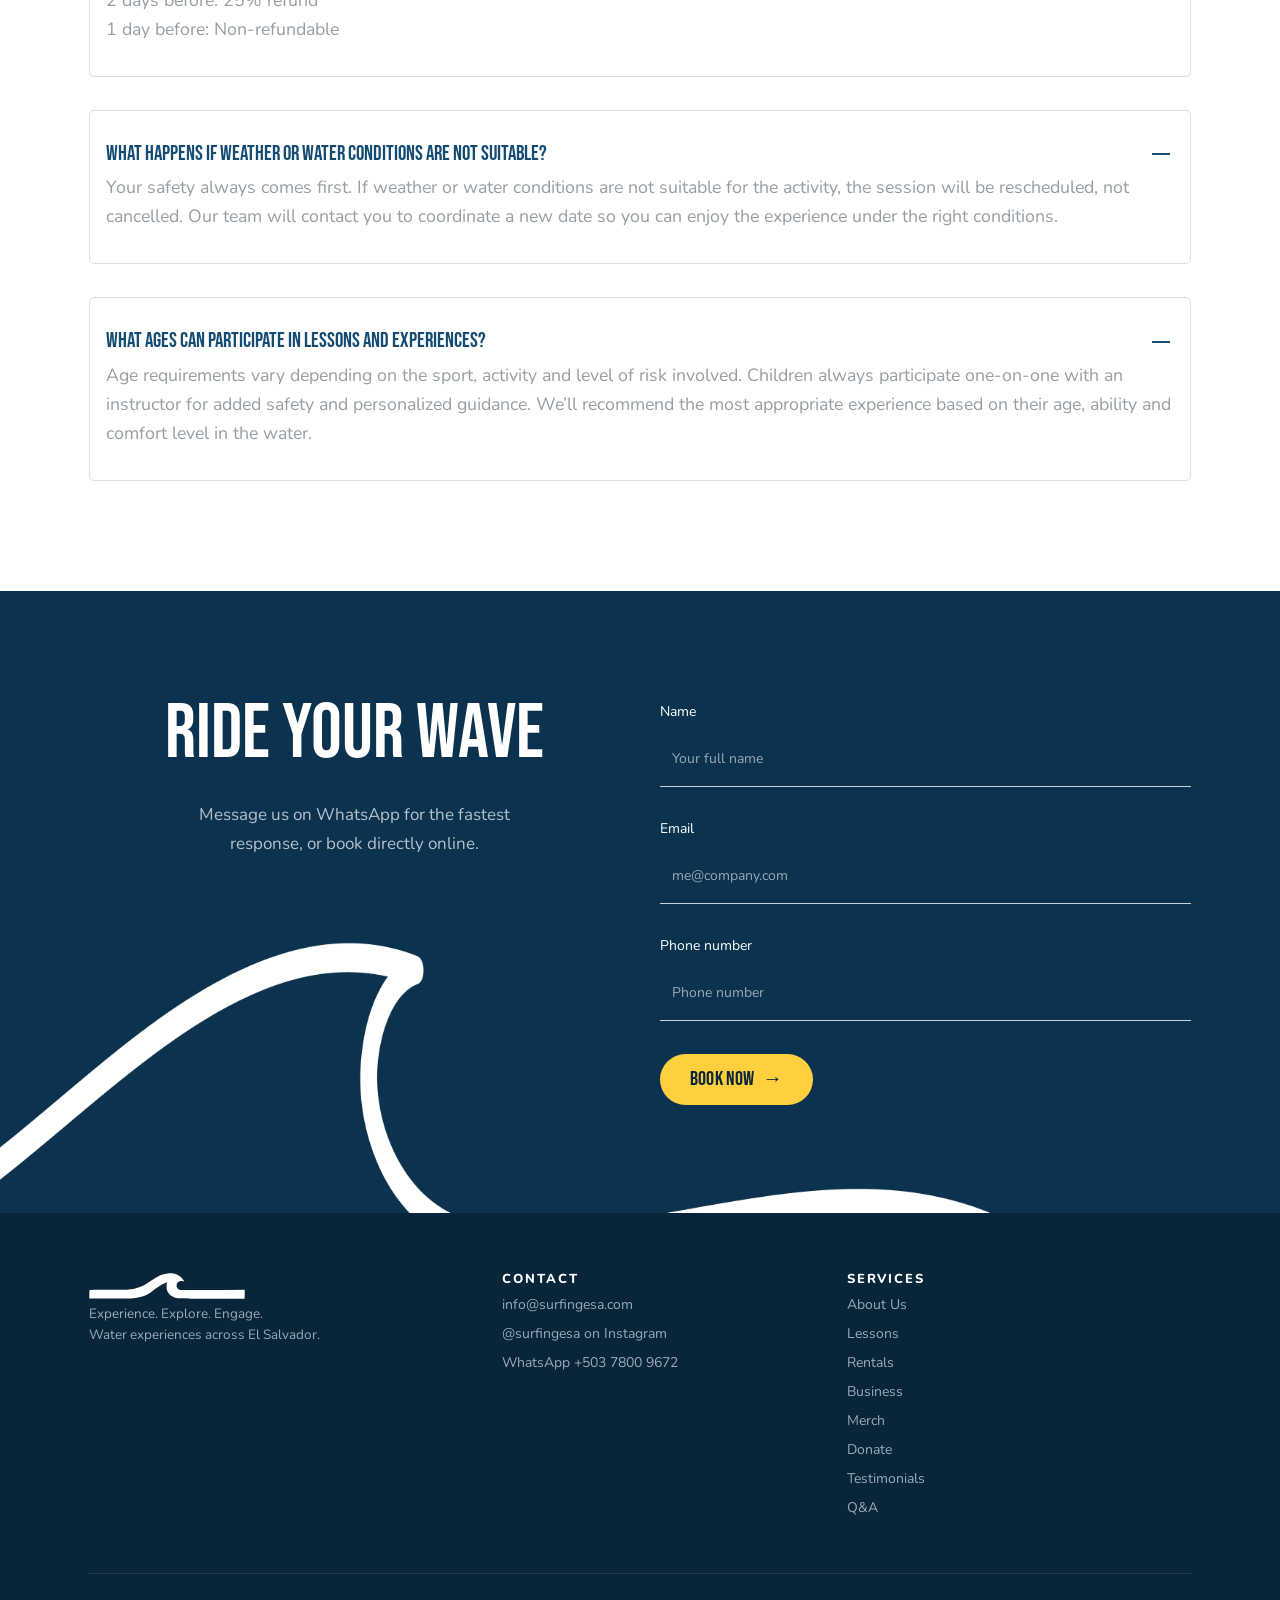
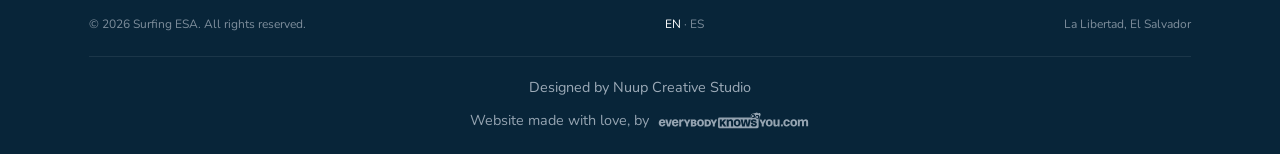
==== commit 810b887e: "Update: footer credit for Nuup Creative Studio (design)" ====
--- a/index.html
+++ b/index.html
@@ -980,6 +980,7 @@
       <p>La Libertad, El Salvador</p>
     </div>
     <div class="footer__credit">
+      <p class="design-credit">Designed by Nuup Creative Studio</p>
       <a class="eky-credit" href="https://everybodyknowsyou.com" target="_blank" rel="noopener" aria-label="Website made with love by everybodyknowsyou.com">
         <span class="eky-credit__text">Website made with love, by</span>
         <svg role="img" aria-label="everybodyknowsyou.com" xmlns="http://www.w3.org/2000/svg" viewBox="0 0 1296.95 160.34"><defs><style> .cls-1 { fill: var(--eky-bg, #ffffff); } .cls-2 { fill: var(--eky-fg, currentColor); } </style></defs><g><g><g><rect class="cls-2" x="515.16" y="55.21" width="342.62" height="90.52" rx="12" ry="12"/><path class="cls-1" d="M530.13,71.12h16.6v15.46l-.24,6.96h.32l3.32-4.61,15.14-17.81h19.83l-22.02,25.02,22.18,33.68h-19.92l-13.76-20.73-4.86,5.34v15.38h-16.6v-58.69Z"/><path class="cls-1" d="M604.13,71.12v8.01h.32c4.53-6.23,10.53-9.23,18.54-9.23,12.47,0,18.94,7.29,18.94,22.02v37.89h-16.6v-35.3c0-7.69-2.75-10.85-8.58-10.85-7.21,0-11.82,4.7-11.82,12.14v34h-16.6v-58.69h15.79Z"/><path class="cls-1" d="M647.37,100.43c0-17.57,11.09-30.52,29.31-30.52s29.31,12.95,29.31,30.52-11.09,30.6-29.31,30.6-29.31-13.03-29.31-30.6ZM688.66,100.43c0-9.8-3.81-17.16-11.98-17.16s-11.98,7.37-11.98,17.16,3.81,17.24,11.98,17.24,11.98-7.45,11.98-17.24Z"/><path class="cls-1" d="M705.66,71.12h17.57l6.64,35.62c.41,2.02.73,4.86,1.14,6.88h.32l1.21-6.88,6.88-35.62h18.54l7.45,35.62,1.29,6.88h.32l1.05-6.88,5.99-35.62h17.24l-13.28,58.69h-21.53l-6.64-32.38-1.29-6.88h-.32l-1.21,6.88-6.56,32.38h-21.45l-13.36-58.69Z"/><path class="cls-1" d="M791.81,110.79l17-.08c.57,4.78,3.72,7.53,9.31,7.53,4.61,0,7.85-1.7,7.85-5.26,0-2.67-1.78-4.37-5.59-5.26l-14.09-3.24c-8.98-2.02-13.84-7.77-13.84-16.27,0-11.5,8.99-18.3,24.69-18.3,14.65,0,23.56,6.96,23.8,18.05h-17c-.49-3.32-2.67-5.67-7.69-5.67-4.37,0-7.21,1.54-7.21,4.61,0,2.43,1.7,3.81,5.59,4.7l14.09,3.24c9.23,2.1,14.09,8.18,14.09,16.84,0,12.71-10.28,19.35-24.77,19.35-16.19,0-25.99-7.77-26.23-20.24Z"/></g><g><path class="cls-2" d="M918.06,100.39c0-17.57,11.09-30.52,29.31-30.52s29.31,12.95,29.31,30.52-11.09,30.6-29.31,30.6-29.31-13.03-29.31-30.6ZM959.34,100.39c0-9.8-3.81-17.16-11.98-17.16s-11.98,7.37-11.98,17.16,3.81,17.24,11.98,17.24,11.98-7.45,11.98-17.24Z"/><path class="cls-2" d="M1018.85,129.78v-7.85h-.32c-4.61,6.15-10.52,9.07-17.89,9.07-11.98,0-18.46-7.29-18.46-21.94v-37.97h16.6v35.38c0,7.69,2.83,10.77,8.18,10.77,6.56,0,11.09-4.61,11.09-12.63v-33.52h16.6v58.69h-15.79Z"/><path class="cls-2" d="M884.01,109.52l-20.4-38.4h17.84l8.26,17.75c.99,2.06,1.9,4.96,2.89,7.02h.33c.91-2.06,1.82-4.96,2.72-7.02l7.85-17.75h17.51l-20.07,38.57v21.31h-16.93v-21.47Z"/></g><g><path class="cls-2" d="M14.66,100.39c0-17.97,10.85-30.52,29.55-30.52s28.01,12.47,27.36,34.41h-39.35c.89,8.91,4.53,14.01,11.66,14.01,5.67,0,9.31-3,10.44-8.5h16.76c-2.19,13.28-12.31,21.21-26.88,21.21-18.7,0-29.55-12.63-29.55-30.6ZM54.58,92.54c-1.05-6.56-4.78-9.96-10.36-9.96s-9.8,3.64-11.42,9.96h21.78Z"/><path class="cls-2" d="M69.8,71.09h17.49l9.47,35.62c.57,2.02,1.05,4.86,1.62,6.88h.32l1.54-6.88,8.99-35.62h17.16l-17.81,58.69h-21.13l-17.65-58.69Z"/><path class="cls-2" d="M124.69,100.39c0-17.97,10.85-30.52,29.55-30.52s28.01,12.47,27.36,34.41h-39.35c.89,8.91,4.53,14.01,11.66,14.01,5.67,0,9.31-3,10.44-8.5h16.76c-2.19,13.28-12.31,21.21-26.88,21.21-18.7,0-29.55-12.63-29.55-30.6ZM164.61,92.54c-1.05-6.56-4.78-9.96-10.36-9.96s-9.8,3.64-11.42,9.96h21.78Z"/><path class="cls-2" d="M187.44,71.09h15.46v9.47h.32c3.64-7.37,8.74-10.69,15.71-10.69,1.86,0,3.56.24,5.1.81v15.79h-.32c-1.7-.49-3.24-.73-5.18-.73-9.15,0-14.49,5.42-14.49,16.11v27.93h-16.6v-58.69Z"/><path class="cls-2" d="M285.57,71.09h26.15c13.52,0,20.97,5.42,20.97,14.82,0,6.15-3.08,10.36-9.96,12.39v.32c8.02,1.46,12.23,6.23,12.23,13.84,0,10.52-8.42,17.33-21.7,17.33h-27.69v-58.69ZM316.66,88.82c0-3.64-2.02-5.18-6.56-5.18h-7.93v10.77h7.93c4.37,0,6.56-1.86,6.56-5.59ZM318.6,111.24c0-3.81-2.27-5.99-6.88-5.99h-9.55v11.98h9.63c4.45,0,6.8-2.19,6.8-5.99Z"/><path class="cls-2" d="M337.95,100.39c0-17.57,11.09-30.52,29.31-30.52s29.31,12.95,29.31,30.52-11.09,30.6-29.31,30.6-29.31-13.03-29.31-30.6ZM379.24,100.39c0-9.8-3.8-17.16-11.98-17.16s-11.98,7.37-11.98,17.16,3.8,17.24,11.98,17.24,11.98-7.45,11.98-17.24Z"/><path class="cls-2" d="M402.08,71.09h24.13c18.62,0,29.63,10.36,29.63,29.31s-11.01,29.39-29.63,29.39h-24.13v-58.69ZM438.99,100.39c0-10.77-5.83-16.19-13.36-16.19h-6.96v32.46h6.96c7.53,0,13.36-5.51,13.36-16.27Z"/><path class="cls-2" d="M471.04,109.52l-20.4-38.4h17.84l8.26,17.75c.99,2.06,1.9,4.96,2.89,7.02h.33c.91-2.06,1.82-4.96,2.72-7.02l7.85-17.75h17.51l-20.07,38.57v21.31h-16.93v-21.47Z"/><path class="cls-2" d="M245.89,109.52l-20.4-38.4h17.84l8.26,17.75c.99,2.06,1.9,4.96,2.89,7.02h.33c.91-2.06,1.82-4.96,2.72-7.02l7.85-17.75h17.51l-20.07,38.57v21.31h-16.93v-21.47Z"/></g></g><g><g><path class="cls-2" d="M837.89,14.05c5.42-1.65,11.14.47,13.85,5.48.39.72,1.1,1.2,1.88,1.34.7.12,1.52-.2,2.16-.74,4.05-3.38,9.74-3.68,14.06-.7,4.24,2.92,5.92,8.22,4.35,13.25l-6.96,22.26c-2.45,8.46-9.67,14.45-18.27,15.02-8.94.6-17.2-4.68-20.36-13.03-.17-.45-.5-.62-.88-.67s-.66.09-.98.46c-5.78,6.49-15.01,8.59-23.07,5.2-7.59-3.19-12.57-10.83-12.37-19.15.21-8.44,5.67-16.24,13.97-18.77l32.61-9.94ZM844.69,65.73c8.85,1.59,17.31-4.28,18.9-13.13,1.59-8.85-4.28-17.31-13.13-18.9-8.85-1.59-17.31,4.28-18.9,13.13s4.28,17.31,13.13,18.9ZM808.72,59.25c8.85,1.59,17.31-4.28,18.9-13.13,1.59-8.85-4.28-17.31-13.13-18.9-8.85-1.59-17.31,4.28-18.9,13.13-1.59,8.85,4.28,17.31,13.13,18.9Z"/><g><path class="cls-1" d="M850.46,33.7c8.85,1.59,14.72,10.06,13.13,18.9-1.59,8.85-10.06,14.72-18.9,13.13-8.85-1.59-14.72-10.06-13.13-18.9s10.06-14.72,18.9-13.13Z"/><path class="cls-1" d="M814.49,27.22c8.85,1.59,14.72,10.06,13.13,18.9-1.59,8.85-10.06,14.72-18.9,13.13-8.85-1.59-14.72-10.06-13.13-18.9,1.59-8.85,10.06-14.72,18.9-13.13Z"/></g></g><g><g><path class="cls-2" d="M847.57,56.91c-.06-.86-.28-1.56-.42-2.47.64.65,1.19,1.16,1.91,1.66,1.12.79,2.71.42,3.44-.7.73-1.11.45-2.64-.68-3.44-.71-.5-1.52-.66-2.4-1.05,1.54-.53,3.13-1,3.41-2.57.17-.93-.14-1.9-.84-2.43-1.03-.79-2.26-.75-3.22.02-.58.46-1.06.91-1.67,1.49.18-.89.4-1.63.45-2.5.09-1.44-1.09-2.58-2.46-2.58s-2.55,1.17-2.48,2.62c.04.85.33,1.53.43,2.46-.47-.54-.95-.89-1.43-1.33-1.13-1.04-2.8-.99-3.77.19-.91,1.1-.66,2.87.58,3.67.72.46,1.49.65,2.34.99-.88.38-1.73.56-2.45,1.09-1.21.89-1.32,2.65-.36,3.69,1.04,1.12,2.62,1.06,3.73.03l1.46-1.34c-.23.92-.51,1.75-.51,2.68,0,1.41,1.2,2.5,2.56,2.45s2.46-1.22,2.37-2.6Z"/><path class="cls-2" d="M847.57,56.91c.09,1.38-1.03,2.55-2.37,2.6s-2.56-1.05-2.56-2.45c0-.94.27-1.76.51-2.68l-1.46,1.34c-1.12,1.03-2.7,1.09-3.73-.03-.96-1.04-.84-2.8.36-3.69.71-.53,1.56-.71,2.45-1.09-.85-.34-1.62-.53-2.34-.99-1.24-.79-1.49-2.57-.58-3.67.97-1.17,2.64-1.23,3.77-.19.48.45.96.79,1.43,1.33-.1-.93-.38-1.61-.43-2.46-.07-1.44,1.07-2.62,2.48-2.62s2.55,1.14,2.46,2.58c-.05.87-.27,1.6-.45,2.5.61-.58,1.09-1.03,1.67-1.49.96-.77,2.19-.81,3.22-.02.7.54,1,1.5.84,2.43-.28,1.57-1.87,2.04-3.41,2.57.88.39,1.69.54,2.4,1.05,1.13.8,1.41,2.33.68,3.44-.73,1.11-2.32,1.48-3.44.7-.72-.5-1.27-1.01-1.91-1.66.14.92.37,1.62.42,2.47Z"/></g><g><path class="cls-2" d="M810.13,50.42c.09-1.04-.23-1.92-.46-2.9.76.65,1.37,1.38,2.24,1.82,1.23.63,2.73.08,3.32-1.08s.21-2.6-.95-3.29c-.73-.43-1.51-.63-2.28-.94.71-.21,1.29-.46,1.92-.73,1.42-.61,1.98-2.23,1.25-3.55s-2.48-1.69-3.67-.79c-.67.5-1.22,1.01-1.84,1.61.23-1.08.58-2.02.43-3.07-.18-1.23-1.33-2.03-2.49-2.01s-2.27.88-2.4,2.1c-.11,1.04.22,1.91.45,2.98-.52-.57-1.04-.93-1.58-1.42-1.11-1-2.86-.89-3.77.32s-.53,2.95.79,3.67c.74.41,1.47.63,2.23.89-.85.33-1.63.52-2.35.98-1.23.78-1.49,2.47-.66,3.57s2.46,1.35,3.58.48c.64-.49,1.17-.96,1.77-1.57-.22,1.07-.56,1.95-.45,2.98.14,1.28,1.29,2.13,2.5,2.11s2.29-.84,2.41-2.17Z"/><path class="cls-2" d="M810.13,50.42c-.12,1.32-1.24,2.14-2.41,2.17s-2.36-.83-2.5-2.11c-.11-1.03.23-1.91.45-2.98-.6.61-1.13,1.08-1.77,1.57-1.12.87-2.73.66-3.58-.48s-.57-2.79.66-3.57c.72-.46,1.5-.64,2.35-.98-.77-.26-1.49-.48-2.23-.89-1.32-.73-1.68-2.5-.79-3.67s2.66-1.32,3.77-.32c.54.49,1.06.85,1.58,1.42-.23-1.07-.56-1.94-.45-2.98.13-1.22,1.24-2.08,2.4-2.1s2.31.78,2.49,2.01c.15,1.05-.2,1.99-.43,3.07.62-.6,1.17-1.1,1.84-1.61,1.2-.9,2.97-.5,3.67.79s.17,2.93-1.25,3.55c-.63.27-1.21.52-1.92.73.77.32,1.55.51,2.28.94,1.16.68,1.53,2.13.95,3.29s-2.09,1.71-3.32,1.08c-.87-.44-1.48-1.17-2.24-1.82.23.98.55,1.86.46,2.9Z"/></g></g></g></g><g fill="var(--eky-fg, currentColor)"><path d="M1046.08,112.99h15.96v16.61h-15.96v-16.61Z"/><path d="M1065.91,100.33c0-17.49,11.29-30.39,29.1-30.39,13.79,0,25.15,8.06,26.36,22.41h-16.85c-.56-5.8-4.03-9.11-9.43-9.11-8.06,0-11.93,7.42-11.93,17.09s3.79,17.17,11.85,17.17c5.4,0,8.95-3.3,9.67-9.67h16.85c-1.13,14.91-12.66,22.97-26.52,22.97-18.14,0-29.1-12.98-29.1-30.47Z"/><path d="M1124.75,100.33c0-17.49,11.04-30.39,29.18-30.39s29.18,12.9,29.18,30.39-11.04,30.47-29.18,30.47-29.18-12.98-29.18-30.47ZM1165.86,100.33c0-9.75-3.79-17.09-11.93-17.09s-11.93,7.33-11.93,17.09,3.79,17.17,11.93,17.17,11.93-7.42,11.93-17.17Z"/><path d="M1204.31,71.15v7.98h.32c4.43-5.97,10.64-9.19,17.9-9.19s12.41,3.14,15.4,9.19h.32c4.92-6.21,10.72-9.19,17.9-9.19,12.58,0,19.27,8.71,19.27,22.81v36.84h-16.53v-34.26c0-7.66-2.34-11.69-8.06-11.69-6.53,0-10.56,5-10.56,12.9v33.05h-16.53v-34.34c0-7.58-2.42-11.61-8.14-11.61-6.61,0-10.48,5.24-10.48,12.9v33.05h-16.53v-58.44h15.72Z"/></g></svg>
--- a/assets/css/styles.css
+++ b/assets/css/styles.css
@@ -330,7 +330,8 @@
 .footer__bottom{margin-top:55px;padding-top:40px;border-top:1px solid rgba(255,255,255,.1);display:flex;justify-content:space-between;align-items:center;font-size:12px;color:var(--footer-legal)}
 .footer__lang .active{color:var(--white)}
 .footer__lang a:hover{color:var(--yellow)}
-.footer__credit{display:flex;justify-content:center;margin-top:22px;padding:18px 0 4px;border-top:1px solid rgba(255,255,255,.08)}
+.footer__credit{display:flex;flex-direction:column;align-items:center;gap:8px;margin-top:22px;padding:18px 0 4px;border-top:1px solid rgba(255,255,255,.08)}
+.design-credit{margin:0;font-family:var(--font-body);font-size:.9rem;color:var(--footer-fg);text-align:center}
 
 /* EKY footer credit (colors from tokens) */
 .eky-credit{display:inline-flex;align-items:center;gap:.5rem;text-decoration:none;font-family:var(--font-body);font-size:.9rem;color:var(--footer-fg);opacity:.95}
